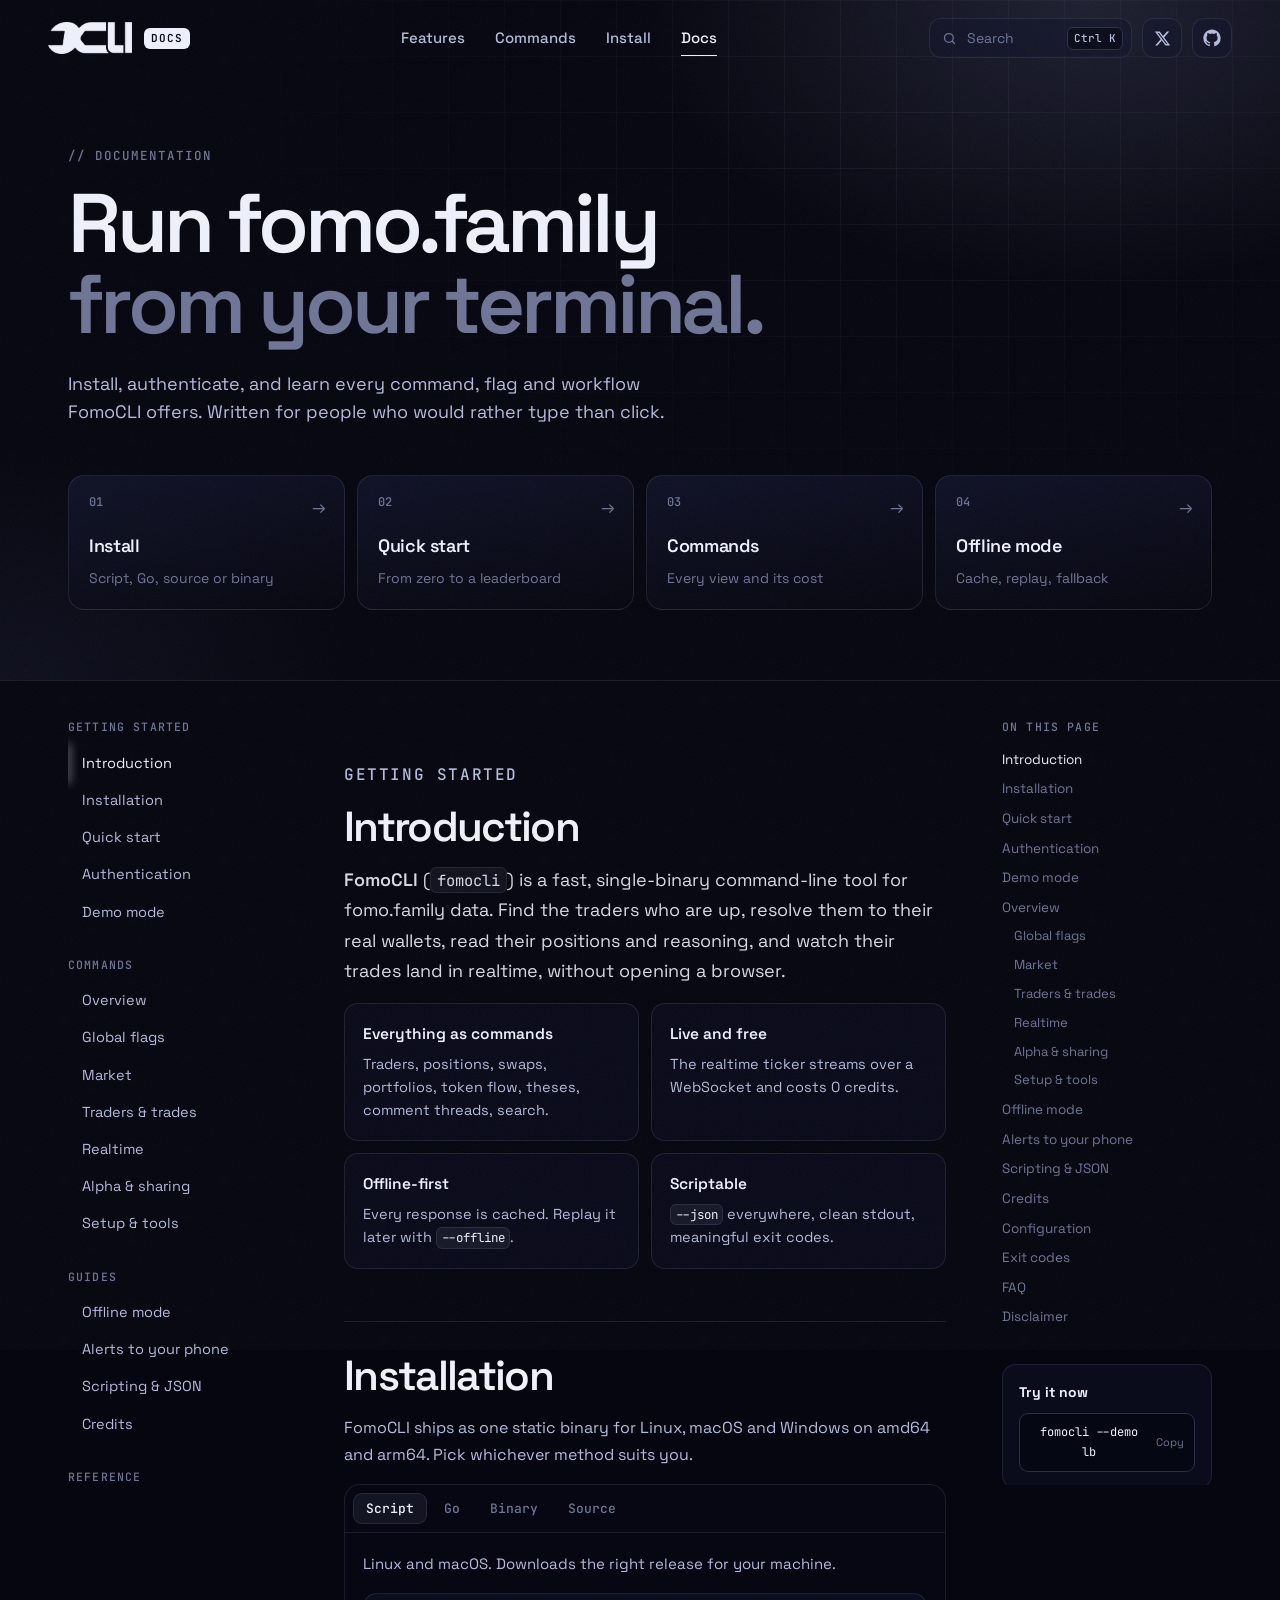
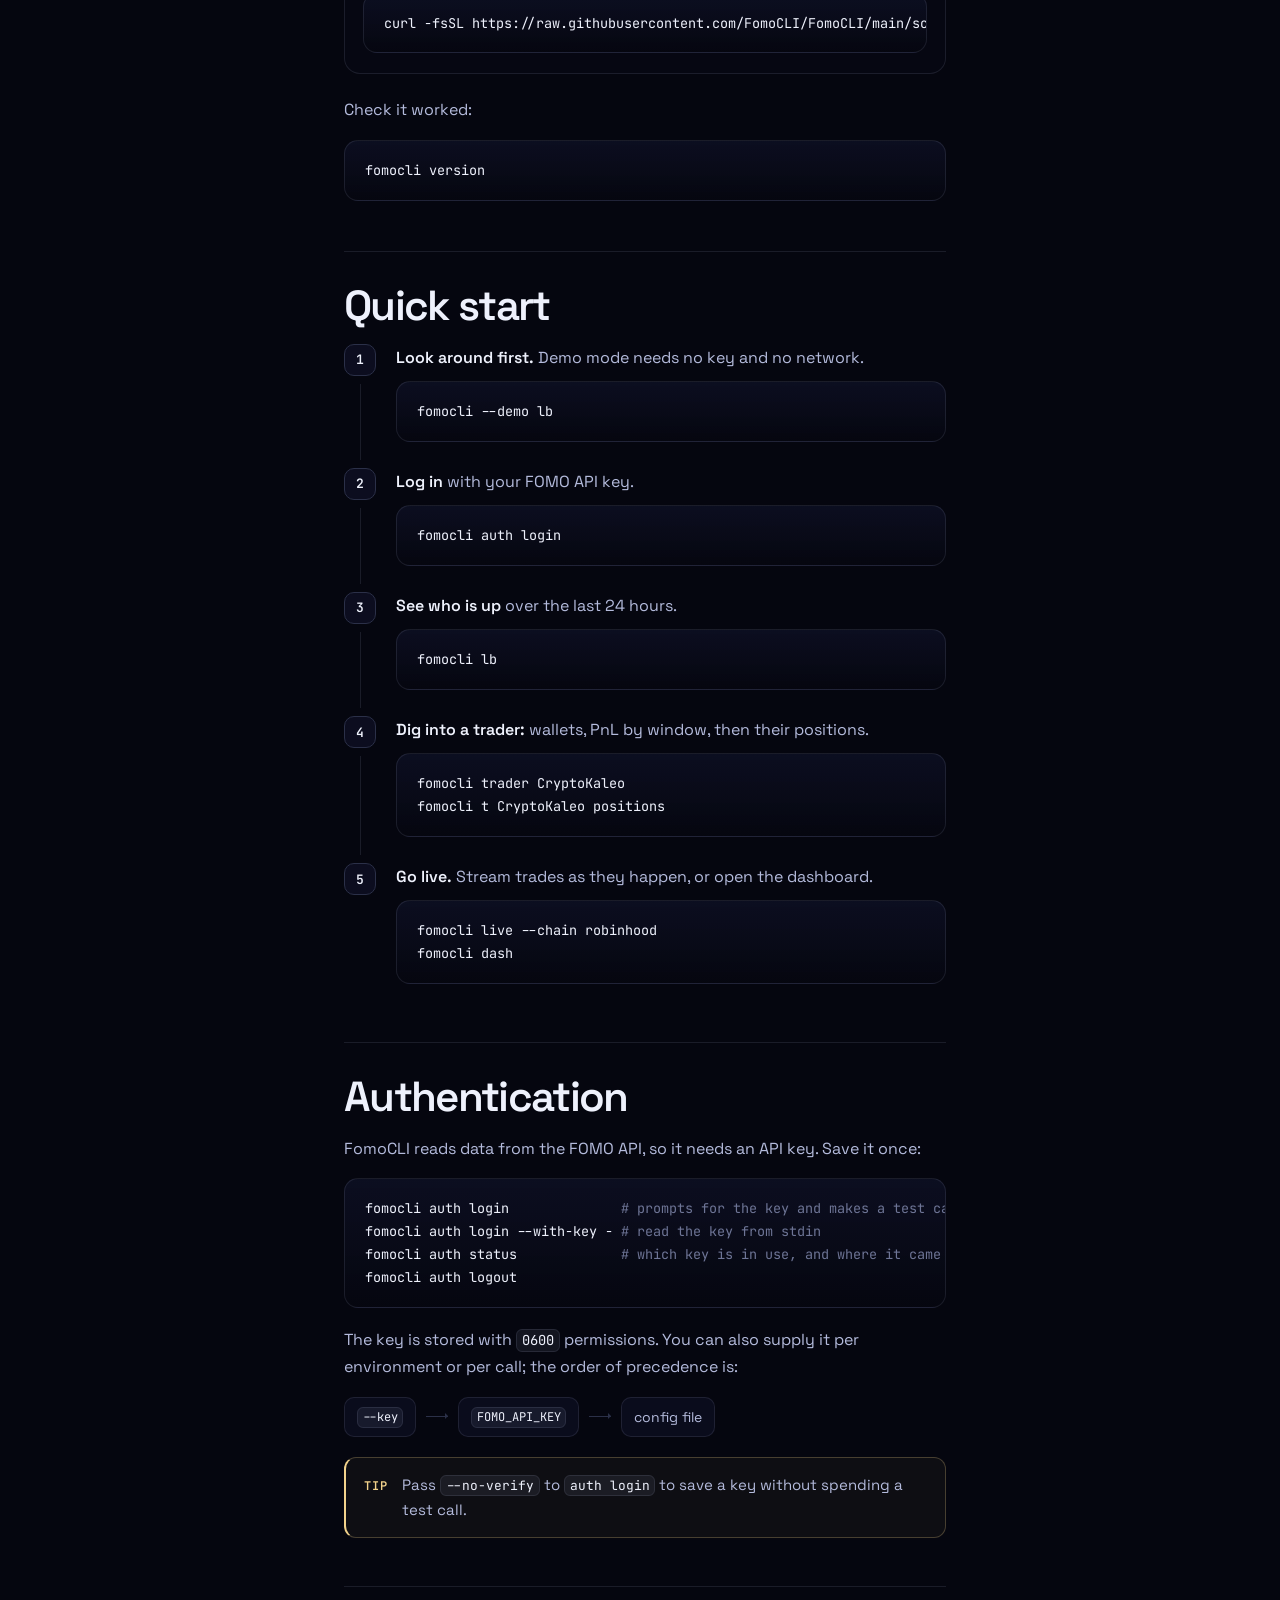
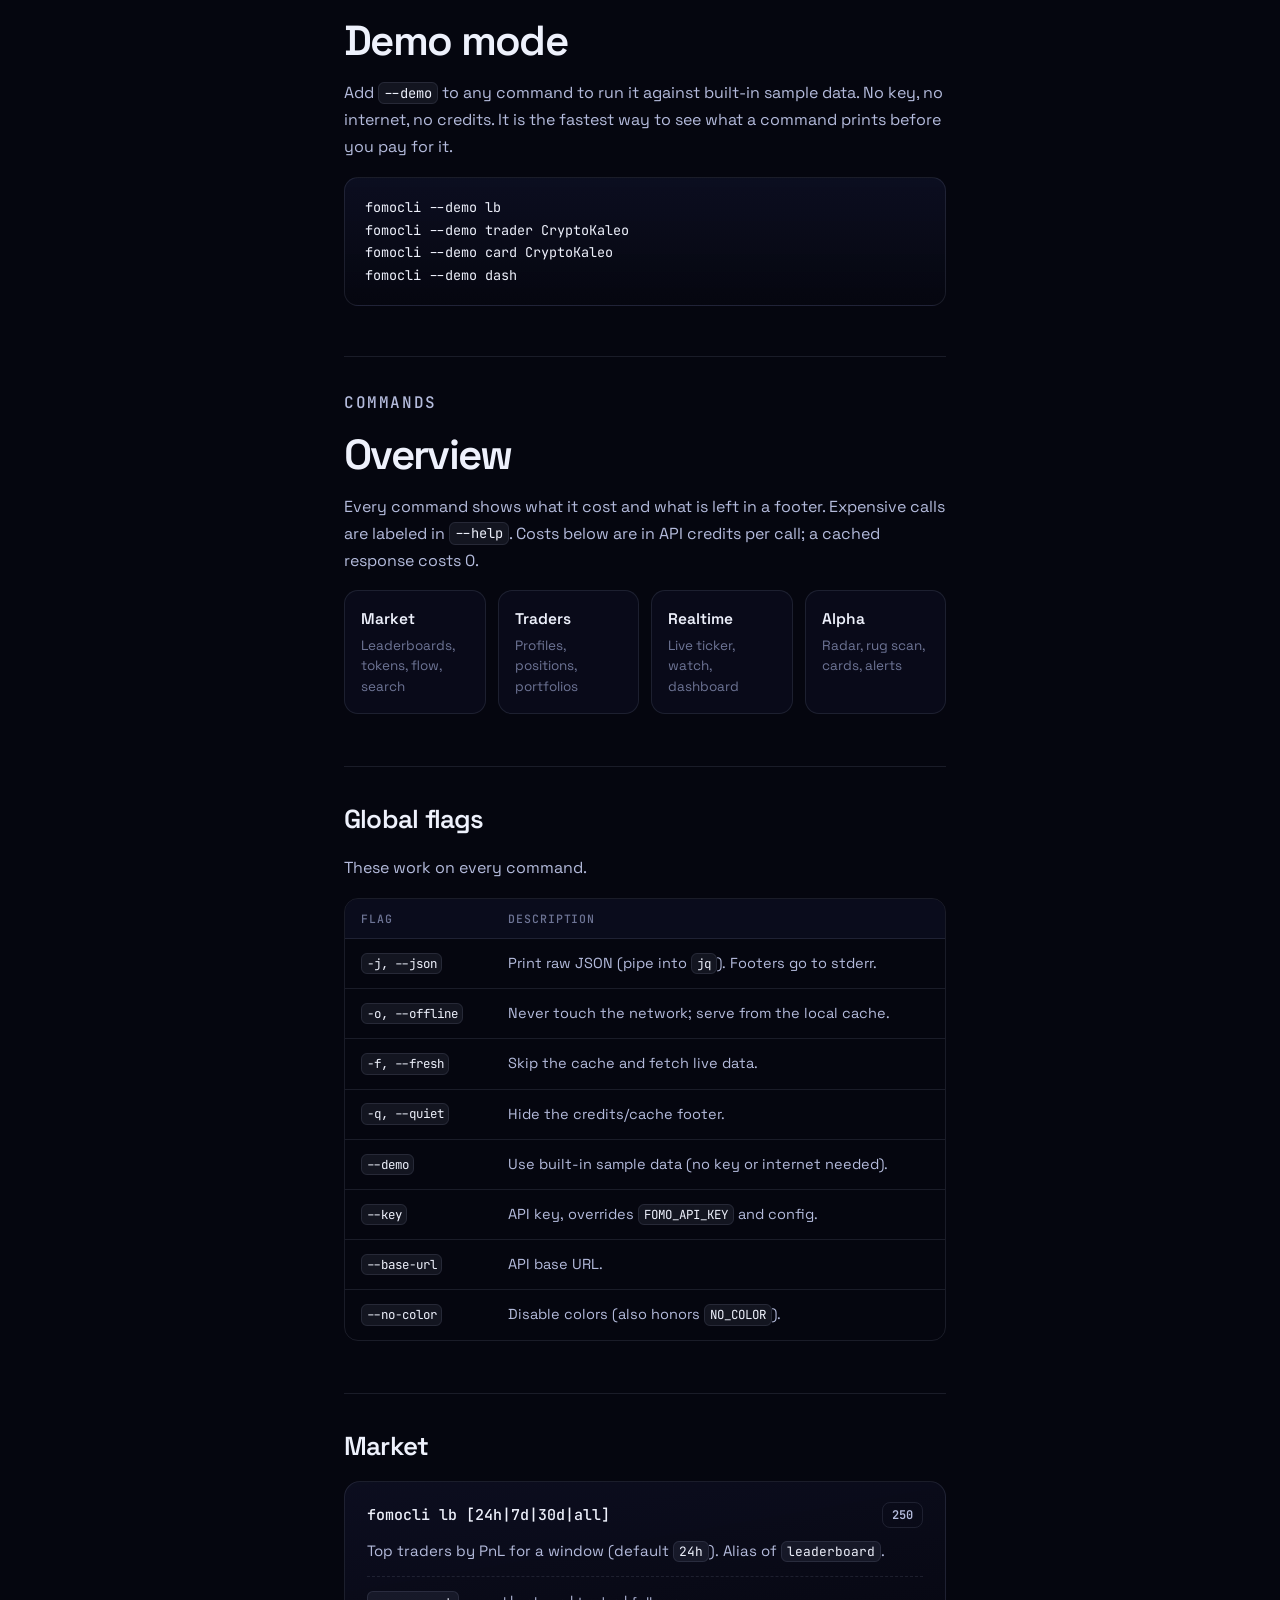
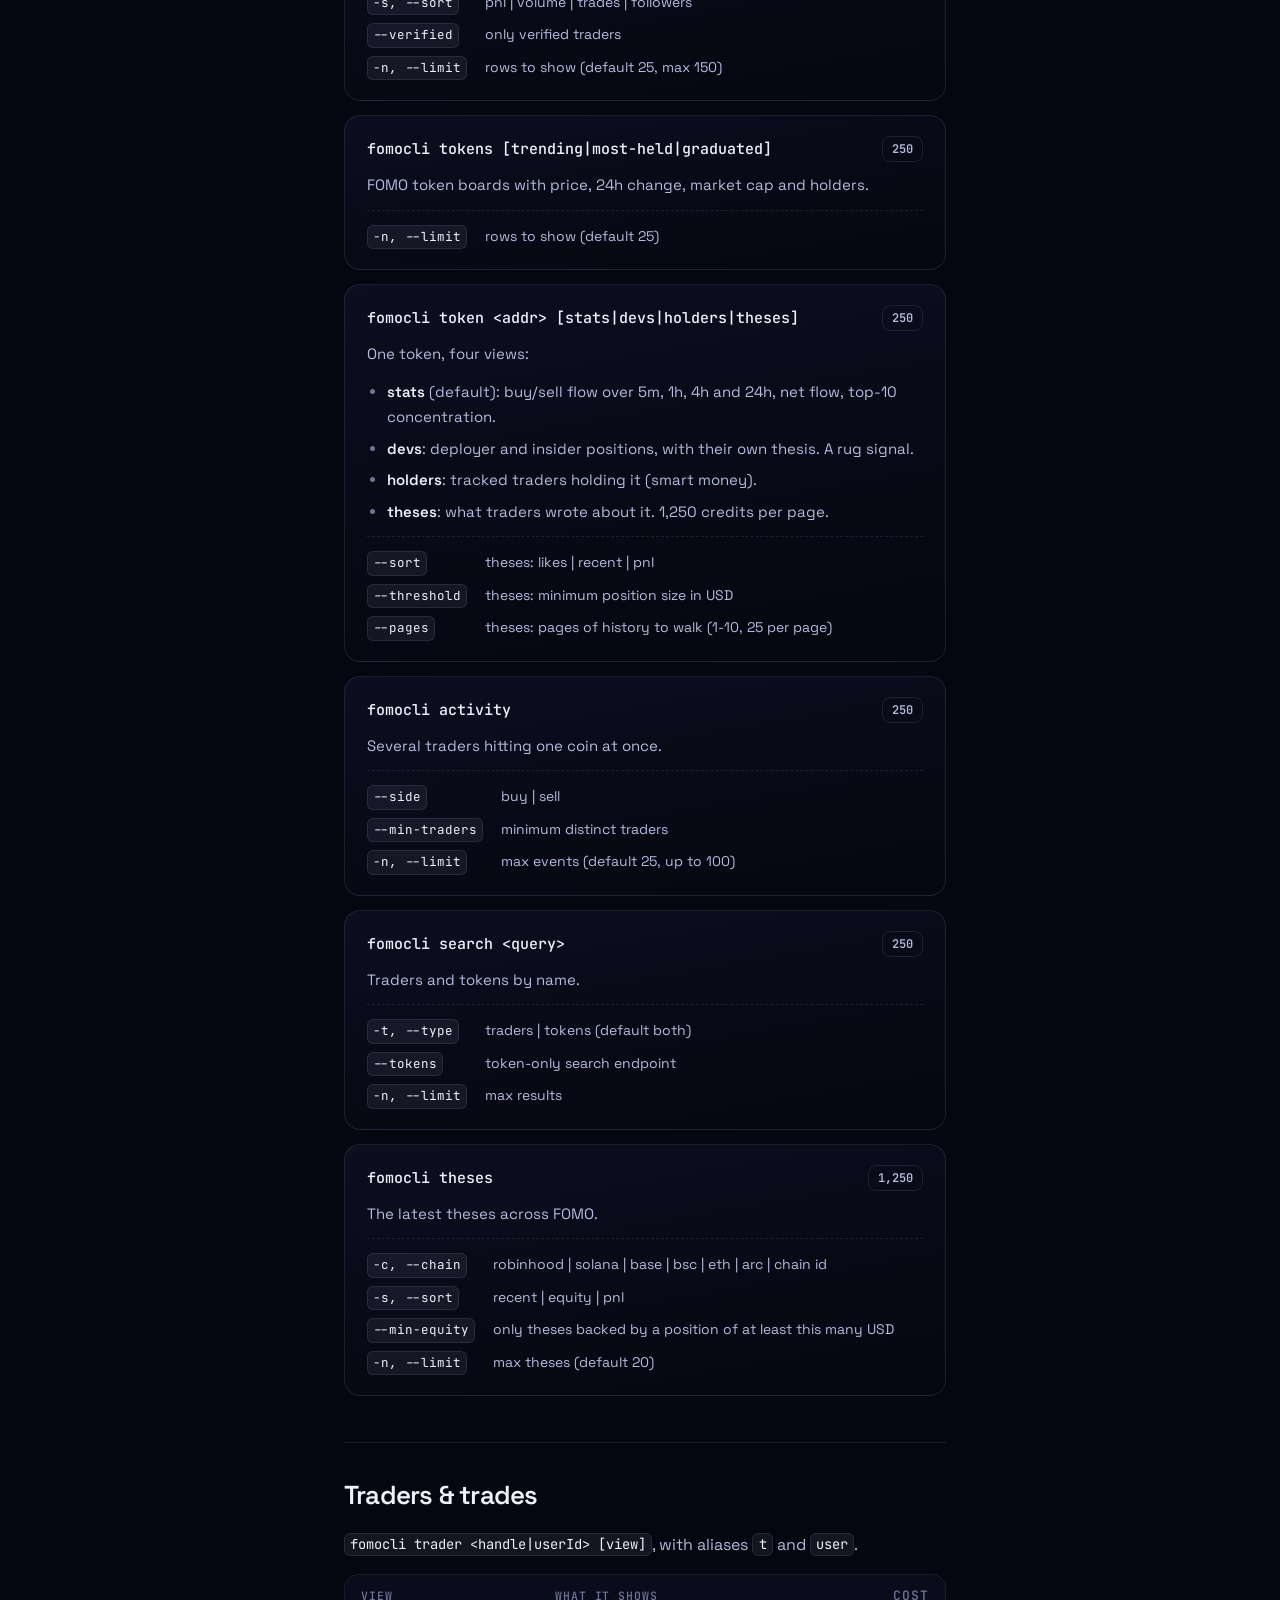
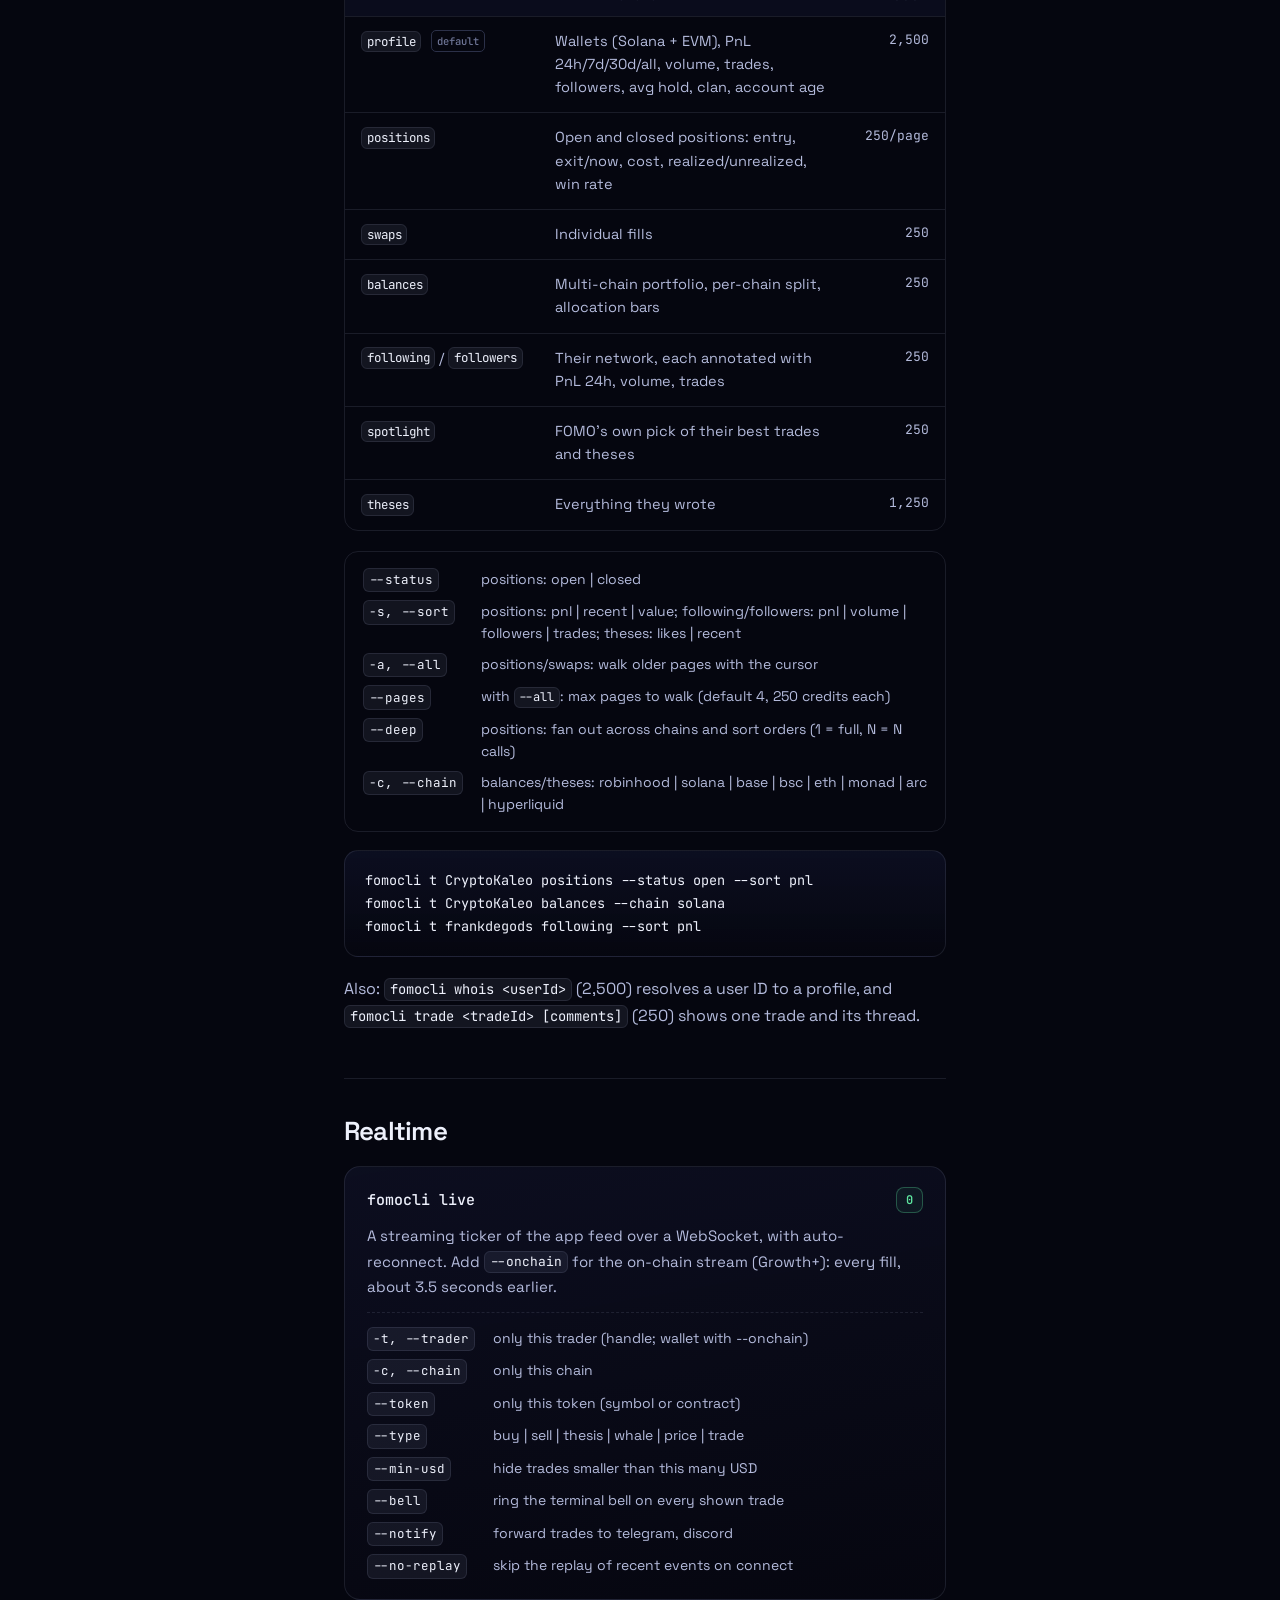
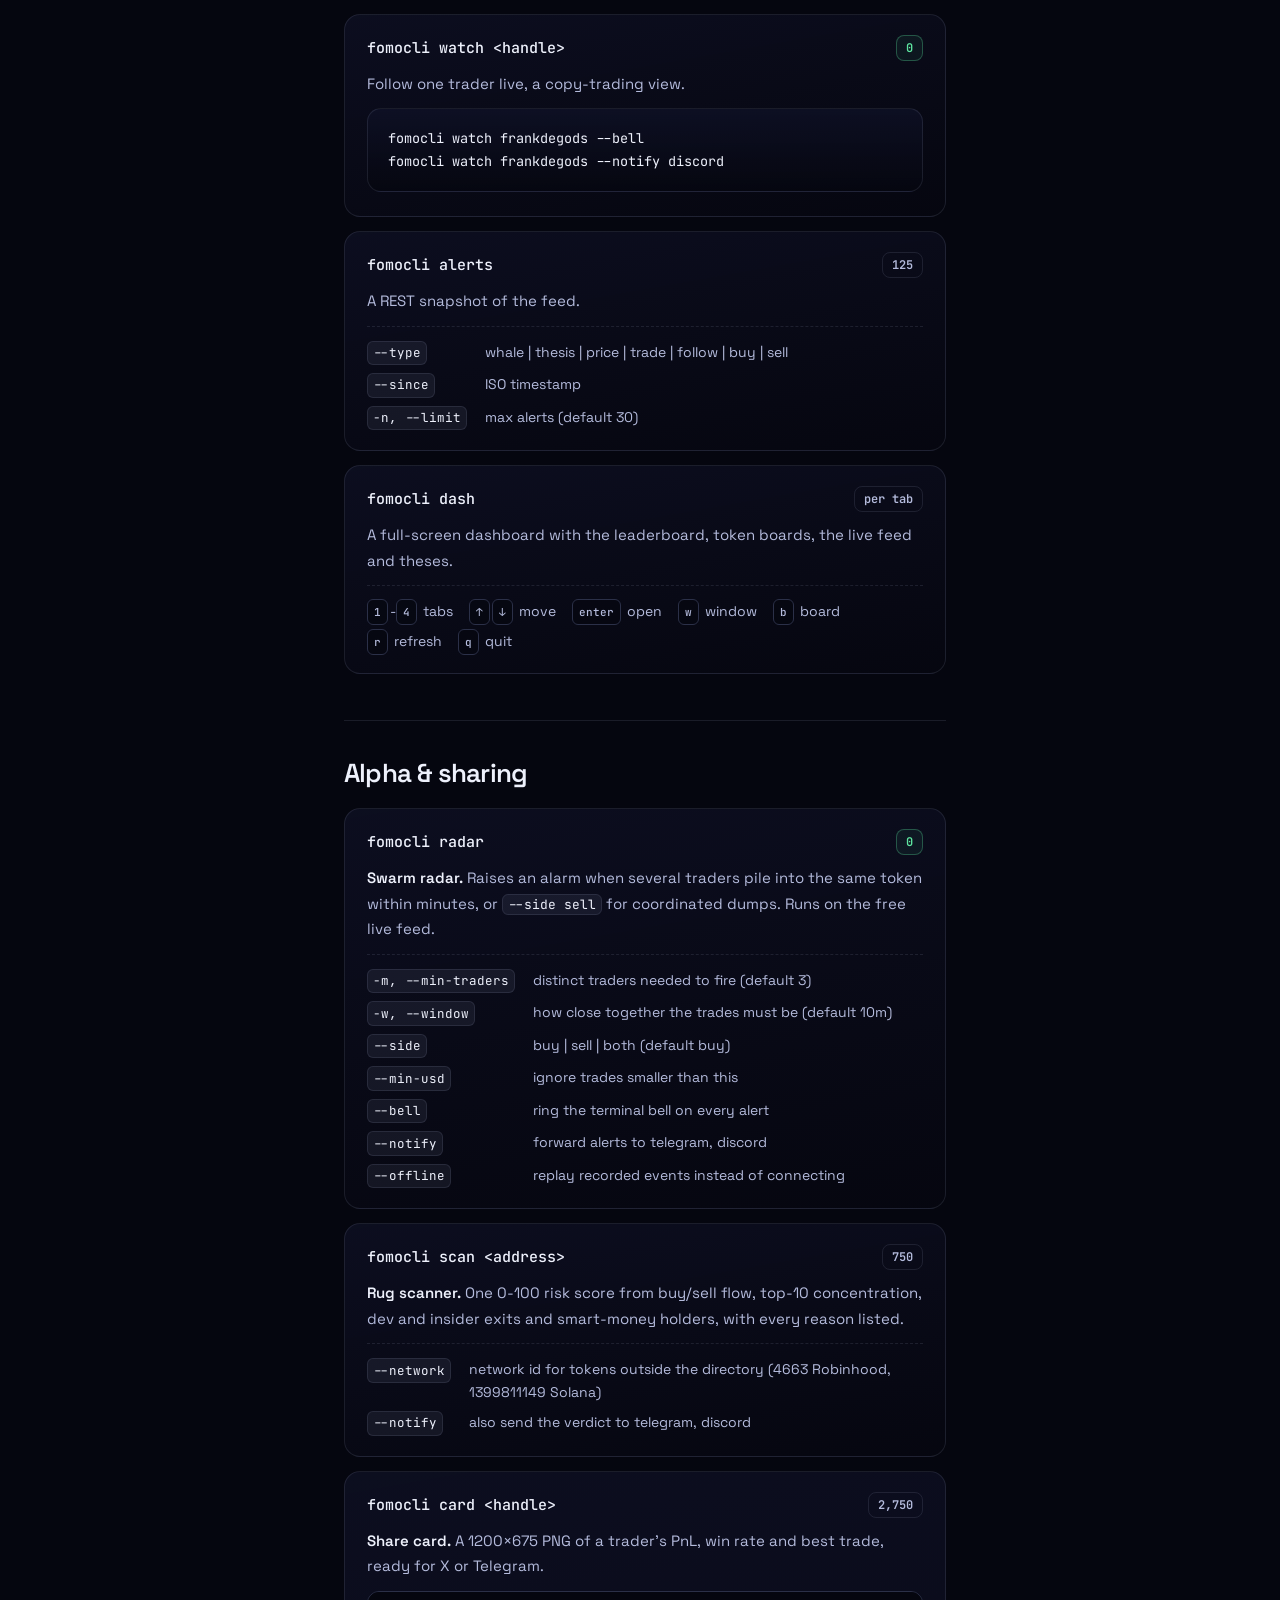
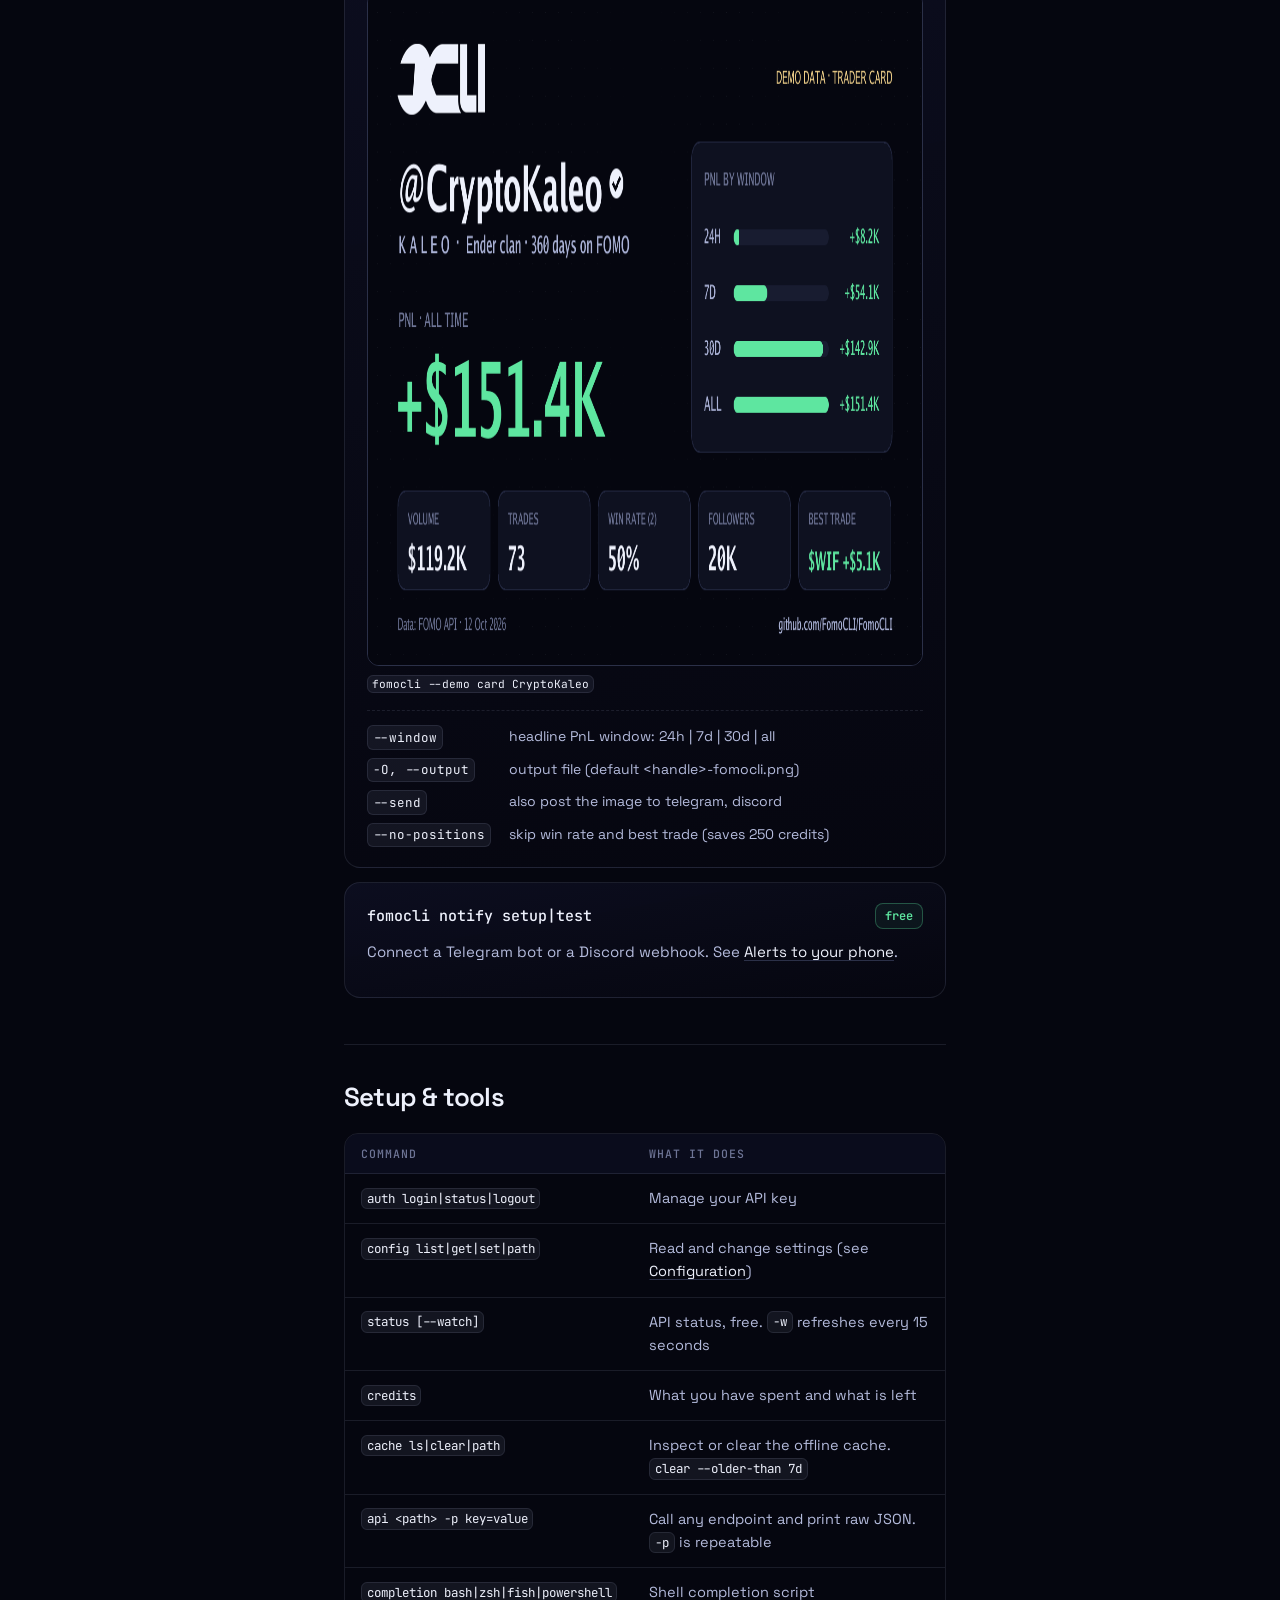
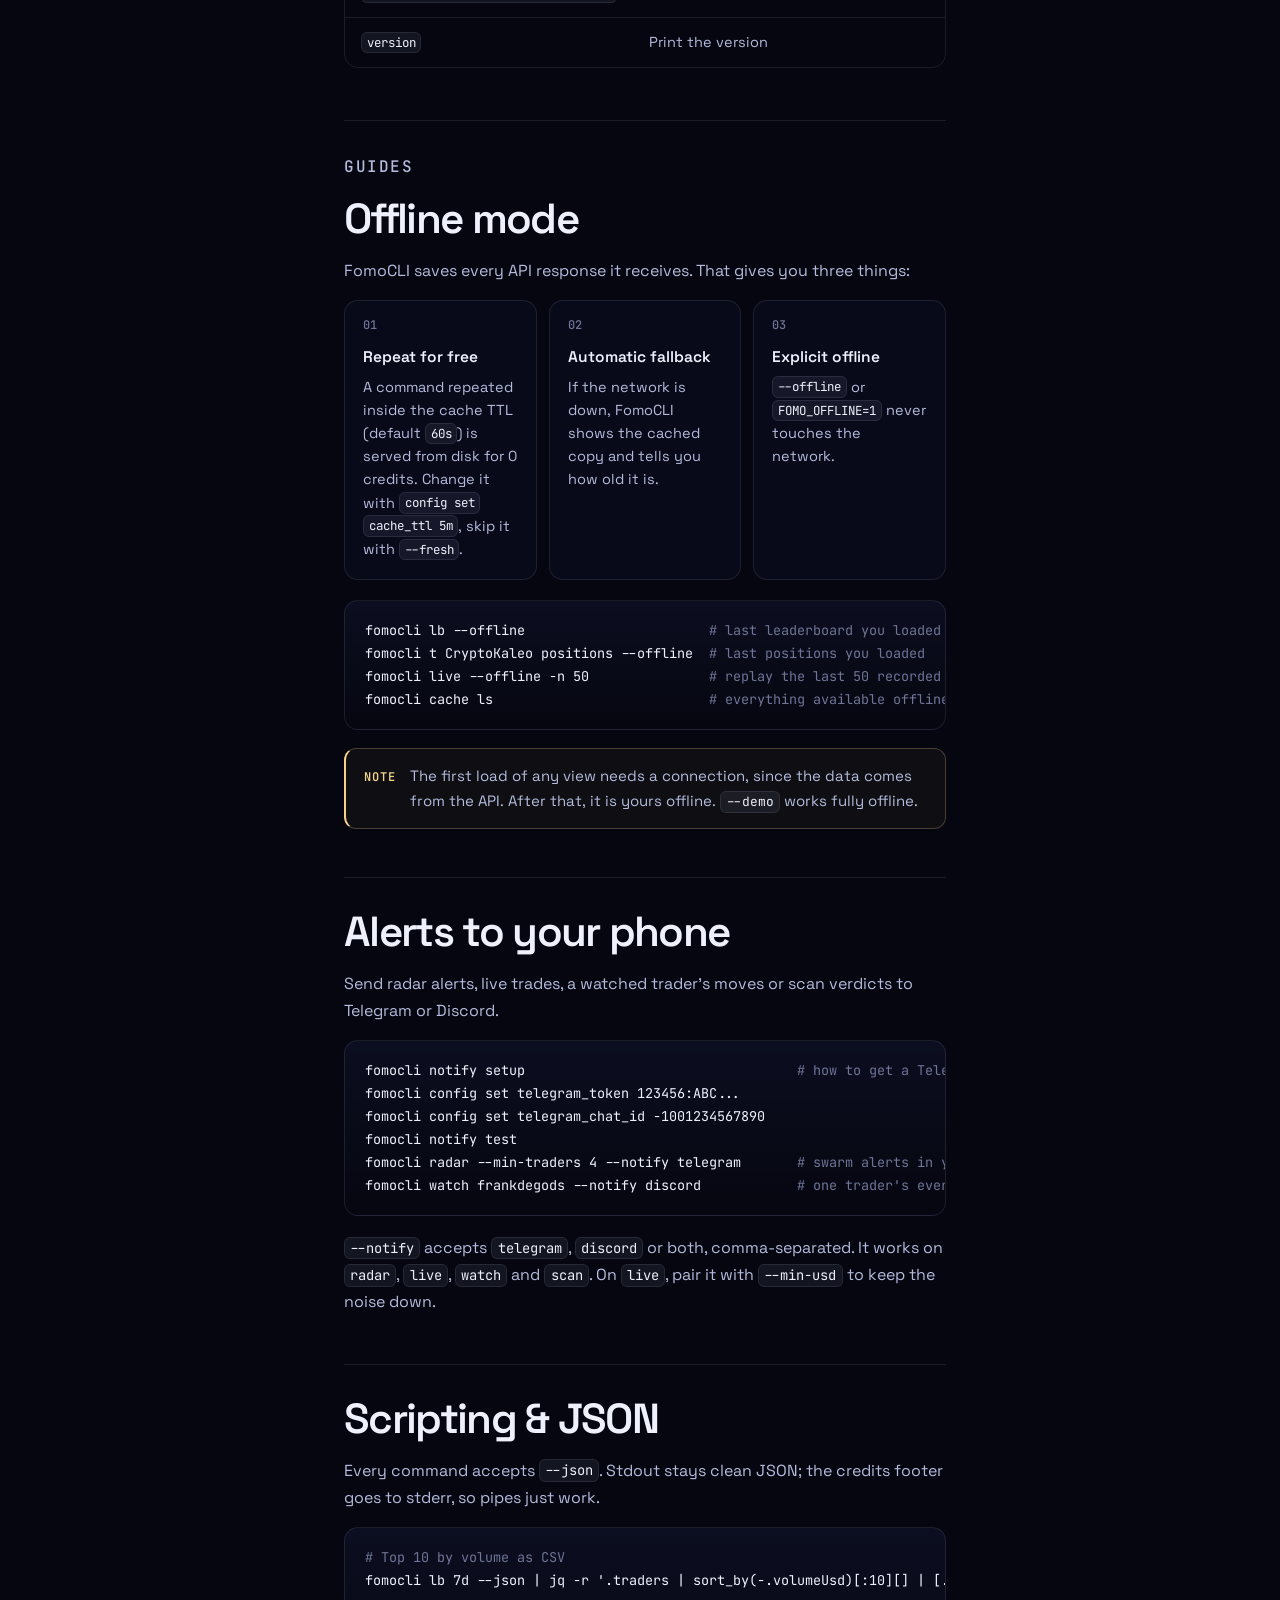
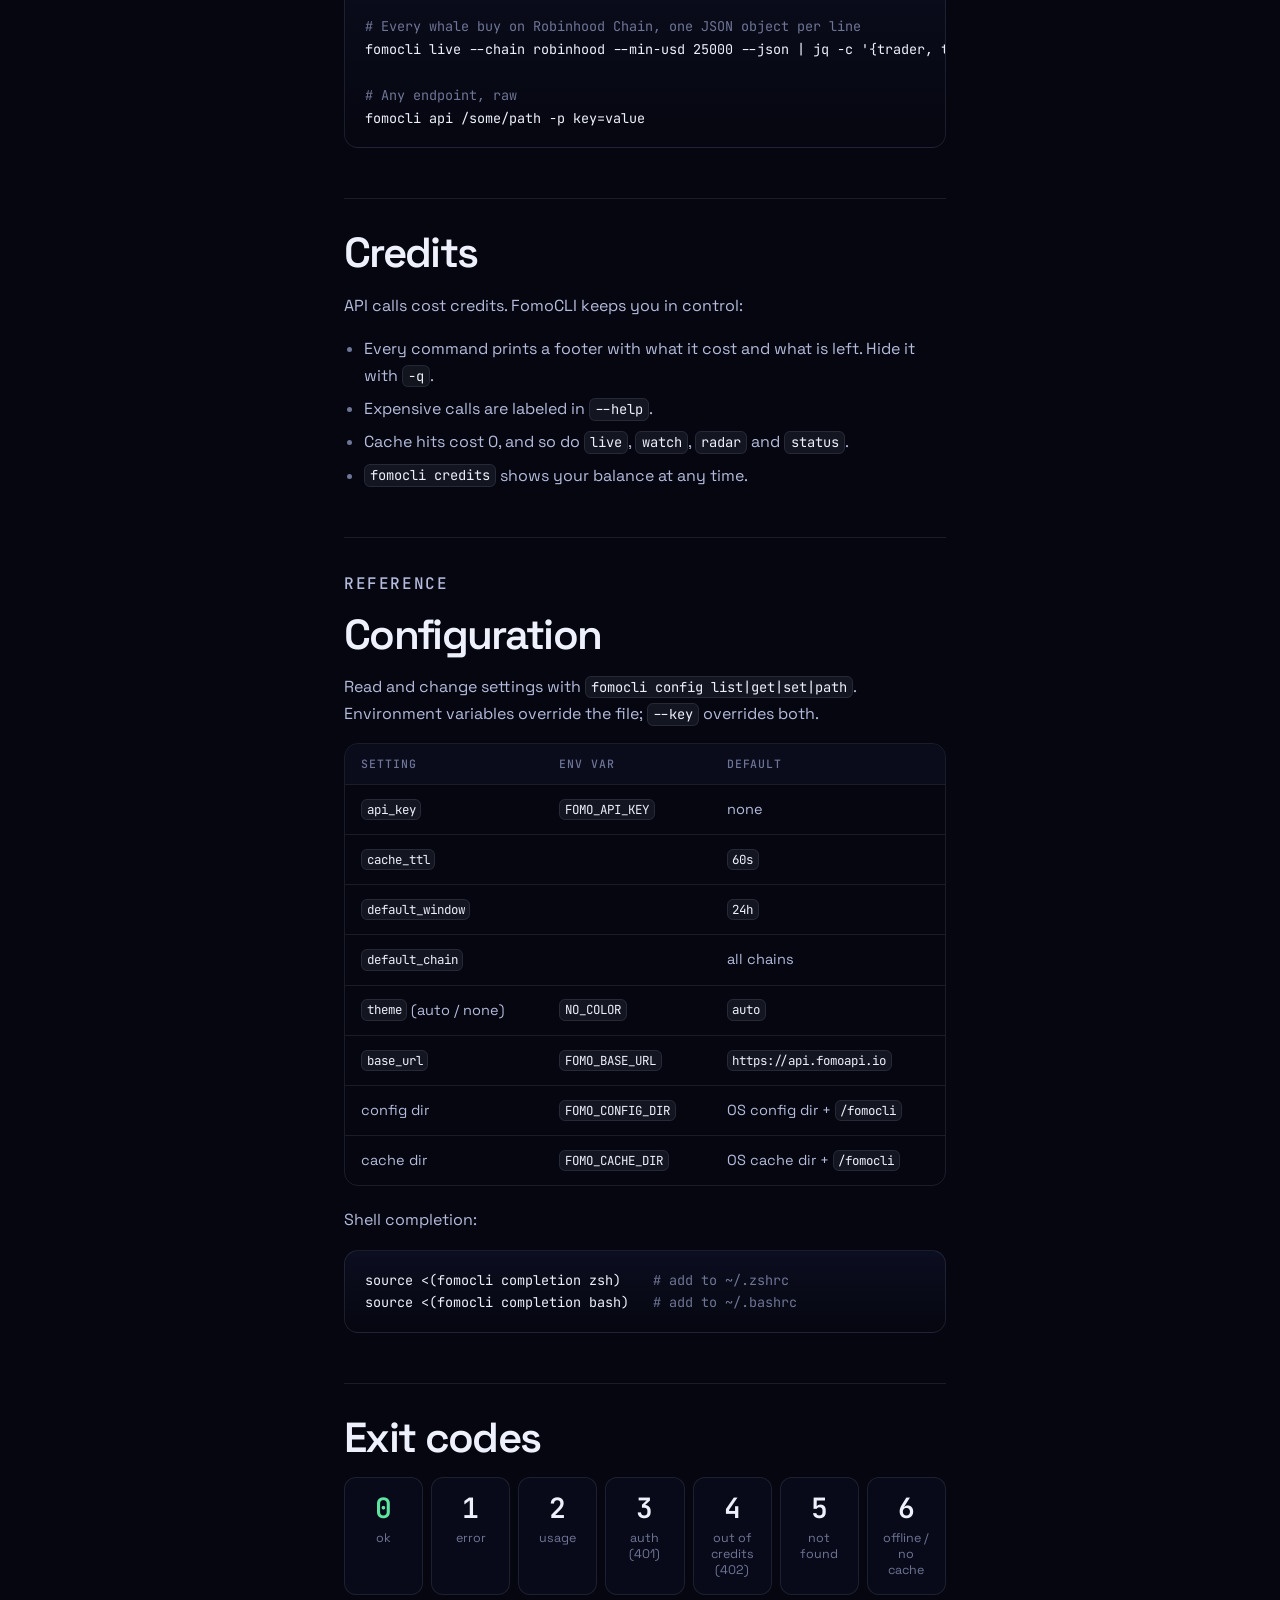
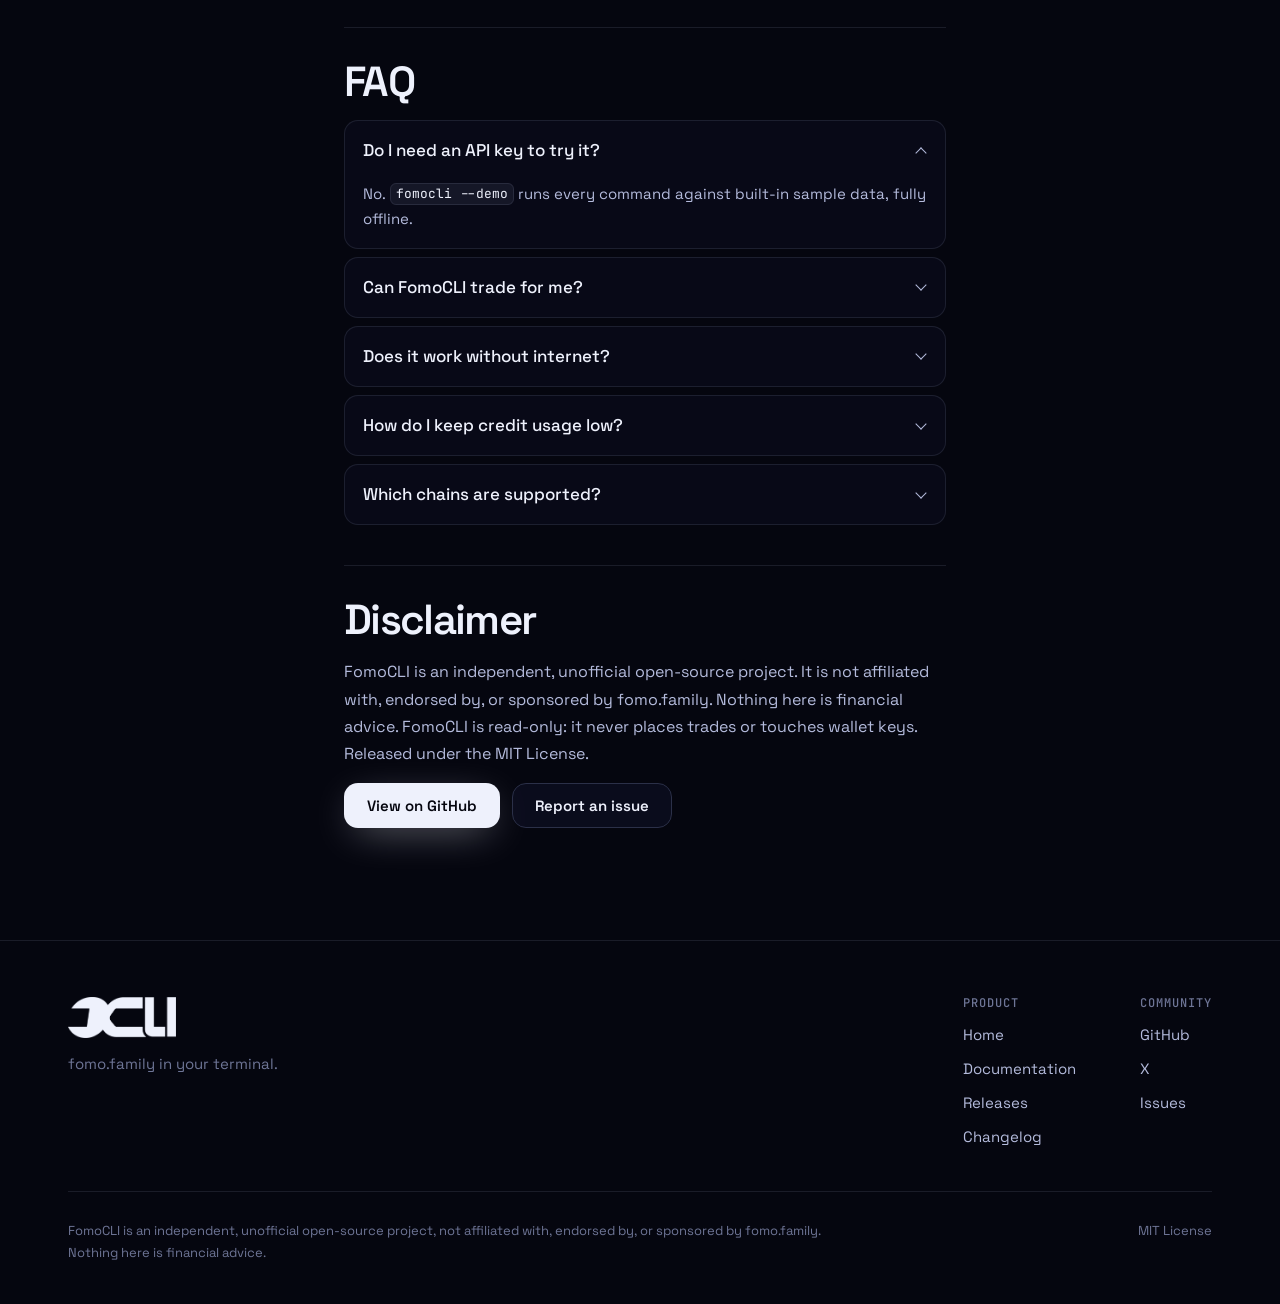
==== docs.html @ 59e5b59c "Redesign site: WebGL hero, scroll choreography, and a docs page - Boot-sequence preloader with curta" ====
<!doctype html>
<html lang="en">
<head>
  <meta charset="utf-8">
  <meta name="viewport" content="width=device-width, initial-scale=1, viewport-fit=cover">
  <title>Docs — FomoCLI</title>
  <meta name="description" content="FomoCLI documentation: install, quick start, every command and flag, offline mode, notifications, scripting, exit codes and configuration.">
  <meta name="theme-color" content="#05060f">
  <link rel="icon" type="image/png" href="assets/favicon.png">
  <link rel="apple-touch-icon" href="assets/apple-touch-icon.png">
  <meta property="og:type" content="website">
  <meta property="og:title" content="FomoCLI Docs">
  <meta property="og:description" content="Everything you need to run fomo.family from your terminal.">
  <meta property="og:image" content="assets/og.png">
  <meta name="twitter:card" content="summary_large_image">
  <meta name="twitter:site" content="@fomocli">

  <link rel="preconnect" href="https://fonts.googleapis.com">
  <link rel="preconnect" href="https://fonts.gstatic.com" crossorigin>
  <link href="https://fonts.googleapis.com/css2?family=Space+Grotesk:wght@400;500;600;700&family=JetBrains+Mono:wght@400;500;700&display=swap" rel="stylesheet">
  <link rel="stylesheet" href="css/base.css">
  <link rel="stylesheet" href="css/docs.css">
</head>
<body>
  <div class="grain" aria-hidden="true"></div>

  <header class="nav is-scrolled" id="nav">
    <a class="nav__brand" href="index.html" aria-label="FomoCLI home">
      <img src="assets/logo.png" alt="FomoCLI" width="84" height="32">
      <span class="nav__badge">Docs</span>
    </a>
    <nav class="nav__links" aria-label="Primary">
      <a href="index.html#features">Features</a>
      <a href="index.html#commands">Commands</a>
      <a href="index.html#install">Install</a>
      <a href="docs.html" aria-current="page">Docs</a>
    </nav>
    <div class="nav__right">
      <button class="search-btn" id="searchOpen" aria-label="Search the docs">
        <svg viewBox="0 0 24 24" width="15" height="15" aria-hidden="true"><circle cx="11" cy="11" r="7" fill="none" stroke="currentColor" stroke-width="2"/><path d="M20 20l-3.5-3.5" stroke="currentColor" stroke-width="2" stroke-linecap="round"/></svg>
        <span>Search</span><kbd id="searchKbd">Ctrl K</kbd>
      </button>
      <a class="icon-btn" href="https://x.com/fomocli" target="_blank" rel="noopener" aria-label="FomoCLI on X">
        <svg viewBox="0 0 24 24" width="17" height="17" aria-hidden="true"><path fill="currentColor" d="M18.244 2.25h3.308l-7.227 8.26 8.502 11.24H16.17l-5.214-6.817L4.99 21.75H1.68l7.73-8.835L1.254 2.25H8.08l4.713 6.231zm-1.161 17.52h1.833L7.084 4.126H5.117z"/></svg>
      </a>
      <a class="icon-btn" href="https://github.com/FomoCLI/FomoCLI" target="_blank" rel="noopener" aria-label="FomoCLI on GitHub">
        <svg viewBox="0 0 24 24" width="18" height="18" aria-hidden="true"><path fill="currentColor" d="M12 .5C5.65.5.5 5.65.5 12a11.5 11.5 0 0 0 7.86 10.92c.58.1.79-.25.79-.56v-2c-3.2.7-3.87-1.37-3.87-1.37-.53-1.33-1.28-1.69-1.28-1.69-1.05-.72.08-.7.08-.7 1.16.08 1.77 1.19 1.77 1.19 1.03 1.77 2.7 1.26 3.36.96.1-.75.4-1.26.73-1.55-2.55-.29-5.24-1.28-5.24-5.69 0-1.26.45-2.29 1.19-3.1-.12-.29-.52-1.46.11-3.05 0 0 .97-.31 3.17 1.18a11 11 0 0 1 5.77 0c2.2-1.49 3.17-1.18 3.17-1.18.63 1.59.23 2.76.11 3.05.74.81 1.19 1.84 1.19 3.1 0 4.42-2.7 5.39-5.26 5.68.41.36.78 1.06.78 2.14v3.17c0 .31.21.67.8.56A11.5 11.5 0 0 0 23.5 12C23.5 5.65 18.35.5 12 .5Z"/></svg>
      </a>
      <button class="nav__burger" id="burger" aria-label="Open menu" aria-expanded="false"><span></span><span></span></button>
    </div>
  </header>

  <!-- Docs hero -->
  <section class="dhero">
    <div class="dhero__glow" aria-hidden="true"></div>
    <div class="dhero__inner">
      <p class="dhero__kicker">// documentation</p>
      <h1>Run fomo.family<br><span>from your terminal.</span></h1>
      <p class="dhero__sub">Install, authenticate, and learn every command, flag and workflow FomoCLI offers. Written for people who would rather type than click.</p>
      <div class="dhero__cards">
        <a class="qcard" href="#installation"><span class="qcard__n">01</span><b>Install</b><span>Script, Go, source or binary</span></a>
        <a class="qcard" href="#quick-start"><span class="qcard__n">02</span><b>Quick start</b><span>From zero to a leaderboard</span></a>
        <a class="qcard" href="#commands"><span class="qcard__n">03</span><b>Commands</b><span>Every view and its cost</span></a>
        <a class="qcard" href="#offline"><span class="qcard__n">04</span><b>Offline mode</b><span>Cache, replay, fallback</span></a>
      </div>
    </div>
  </section>

  <button class="docs-menu" id="docsMenu" aria-expanded="false" aria-controls="sidebar">
    <svg viewBox="0 0 24 24" width="16" height="16" aria-hidden="true"><path d="M4 7h16M4 12h16M4 17h10" stroke="currentColor" stroke-width="2" stroke-linecap="round"/></svg>
    <span id="docsMenuLabel">Introduction</span>
  </button>

  <div class="docs">
    <!-- Sidebar -->
    <aside class="sidebar" id="sidebar" aria-label="Documentation">
      <div class="sidebar__inner">
        <div class="sidebar__group">
          <h4>Getting started</h4>
          <a href="#introduction">Introduction</a>
          <a href="#installation">Installation</a>
          <a href="#quick-start">Quick start</a>
          <a href="#authentication">Authentication</a>
          <a href="#demo-mode">Demo mode</a>
        </div>
        <div class="sidebar__group">
          <h4>Commands</h4>
          <a href="#commands">Overview</a>
          <a href="#global-flags">Global flags</a>
          <a href="#market">Market</a>
          <a href="#traders">Traders &amp; trades</a>
          <a href="#realtime">Realtime</a>
          <a href="#alpha">Alpha &amp; sharing</a>
          <a href="#setup">Setup &amp; tools</a>
        </div>
        <div class="sidebar__group">
          <h4>Guides</h4>
          <a href="#offline">Offline mode</a>
          <a href="#notifications">Alerts to your phone</a>
          <a href="#scripting">Scripting &amp; JSON</a>
          <a href="#credits">Credits</a>
        </div>
        <div class="sidebar__group">
          <h4>Reference</h4>
          <a href="#configuration">Configuration</a>
          <a href="#exit-codes">Exit codes</a>
          <a href="#faq">FAQ</a>
          <a href="#disclaimer">Disclaimer</a>
        </div>
      </div>
    </aside>

    <!-- Article -->
    <article class="content" id="content">

      <!-- ───────── Getting started ───────── -->
      <section class="doc" id="introduction">
        <p class="eyebrow">Getting started</p>
        <h2>Introduction</h2>
        <p class="lead"><b>FomoCLI</b> (<code>fomocli</code>) is a fast, single-binary command-line tool for fomo.family data. Find the traders who are up, resolve them to their real wallets, read their positions and reasoning, and watch their trades land in realtime, without opening a browser.</p>
        <div class="grid2">
          <div class="mini"><b>Everything as commands</b><p>Traders, positions, swaps, portfolios, token flow, theses, comment threads, search.</p></div>
          <div class="mini"><b>Live and free</b><p>The realtime ticker streams over a WebSocket and costs 0 credits.</p></div>
          <div class="mini"><b>Offline-first</b><p>Every response is cached. Replay it later with <code>--offline</code>.</p></div>
          <div class="mini"><b>Scriptable</b><p><code>--json</code> everywhere, clean stdout, meaningful exit codes.</p></div>
        </div>
      </section>

      <section class="doc" id="installation">
        <h2>Installation</h2>
        <p>FomoCLI ships as one static binary for Linux, macOS and Windows on amd64 and arm64. Pick whichever method suits you.</p>

        <div class="tabs" data-tabs>
          <div class="tabs__list" role="tablist">
            <button role="tab" class="is-active">Script</button>
            <button role="tab">Go</button>
            <button role="tab">Binary</button>
            <button role="tab">Source</button>
          </div>
          <div class="tabs__panel is-active" role="tabpanel">
            <p>Linux and macOS. Downloads the right release for your machine.</p>
<pre class="code"><code>curl -fsSL https://raw.githubusercontent.com/FomoCLI/FomoCLI/main/scripts/install.sh | sh</code></pre>
          </div>
          <div class="tabs__panel" role="tabpanel">
            <p>Requires Go 1.23 or newer.</p>
<pre class="code"><code>go install github.com/FomoCLI/FomoCLI/cmd/fomocli@latest</code></pre>
          </div>
          <div class="tabs__panel" role="tabpanel">
            <p>Download an archive for your OS and architecture from <a href="https://github.com/FomoCLI/FomoCLI/releases" target="_blank" rel="noopener">GitHub Releases</a>, unpack it and put <code>fomocli</code> on your <code>PATH</code>.</p>
          </div>
          <div class="tabs__panel" role="tabpanel">
<pre class="code"><code>git clone https://github.com/FomoCLI/FomoCLI
cd FomoCLI
make build
./fomo</code></pre>
          </div>
        </div>
        <p>Check it worked:</p>
<pre class="code"><code>fomocli version</code></pre>
      </section>

      <section class="doc" id="quick-start">
        <h2>Quick start</h2>
        <ol class="steps">
          <li><b>Look around first.</b> Demo mode needs no key and no network.<pre class="code"><code>fomocli --demo lb</code></pre></li>
          <li><b>Log in</b> with your FOMO API key.<pre class="code"><code>fomocli auth login</code></pre></li>
          <li><b>See who is up</b> over the last 24 hours.<pre class="code"><code>fomocli lb</code></pre></li>
          <li><b>Dig into a trader:</b> wallets, PnL by window, then their positions.<pre class="code"><code>fomocli trader CryptoKaleo
fomocli t CryptoKaleo positions</code></pre></li>
          <li><b>Go live.</b> Stream trades as they happen, or open the dashboard.<pre class="code"><code>fomocli live --chain robinhood
fomocli dash</code></pre></li>
        </ol>
      </section>

      <section class="doc" id="authentication">
        <h2>Authentication</h2>
        <p>FomoCLI reads data from the FOMO API, so it needs an API key. Save it once:</p>
<pre class="code"><code>fomocli auth login              <span class="cm"># prompts for the key and makes a test call</span>
fomocli auth login --with-key - <span class="cm"># read the key from stdin</span>
fomocli auth status             <span class="cm"># which key is in use, and where it came from</span>
fomocli auth logout</code></pre>
        <p>The key is stored with <code>0600</code> permissions. You can also supply it per environment or per call; the order of precedence is:</p>
        <div class="order">
          <span><code>--key</code></span><i></i><span><code>FOMO_API_KEY</code></span><i></i><span>config file</span>
        </div>
        <div class="callout"><b>Tip</b><p>Pass <code>--no-verify</code> to <code>auth login</code> to save a key without spending a test call.</p></div>
      </section>

      <section class="doc" id="demo-mode">
        <h2>Demo mode</h2>
        <p>Add <code>--demo</code> to any command to run it against built-in sample data. No key, no internet, no credits. It is the fastest way to see what a command prints before you pay for it.</p>
<pre class="code"><code>fomocli --demo lb
fomocli --demo trader CryptoKaleo
fomocli --demo card CryptoKaleo
fomocli --demo dash</code></pre>
      </section>

      <!-- ───────── Commands ───────── -->
      <section class="doc" id="commands">
        <p class="eyebrow">Commands</p>
        <h2>Overview</h2>
        <p>Every command shows what it cost and what is left in a footer. Expensive calls are labeled in <code>--help</code>. Costs below are in API credits per call; a cached response costs 0.</p>
        <div class="cards4">
          <a href="#market" class="lcard"><b>Market</b><span>Leaderboards, tokens, flow, search</span></a>
          <a href="#traders" class="lcard"><b>Traders</b><span>Profiles, positions, portfolios</span></a>
          <a href="#realtime" class="lcard"><b>Realtime</b><span>Live ticker, watch, dashboard</span></a>
          <a href="#alpha" class="lcard"><b>Alpha</b><span>Radar, rug scan, cards, alerts</span></a>
        </div>
      </section>

      <section class="doc" id="global-flags">
        <h3>Global flags</h3>
        <p>These work on every command.</p>
        <div class="table">
          <table>
            <thead><tr><th>Flag</th><th>Description</th></tr></thead>
            <tbody>
              <tr><td><code>-j, --json</code></td><td>Print raw JSON (pipe into <code>jq</code>). Footers go to stderr.</td></tr>
              <tr><td><code>-o, --offline</code></td><td>Never touch the network; serve from the local cache.</td></tr>
              <tr><td><code>-f, --fresh</code></td><td>Skip the cache and fetch live data.</td></tr>
              <tr><td><code>-q, --quiet</code></td><td>Hide the credits/cache footer.</td></tr>
              <tr><td><code>--demo</code></td><td>Use built-in sample data (no key or internet needed).</td></tr>
              <tr><td><code>--key</code></td><td>API key, overrides <code>FOMO_API_KEY</code> and config.</td></tr>
              <tr><td><code>--base-url</code></td><td>API base URL.</td></tr>
              <tr><td><code>--no-color</code></td><td>Disable colors (also honors <code>NO_COLOR</code>).</td></tr>
            </tbody>
          </table>
        </div>
      </section>

      <section class="doc" id="market">
        <h3>Market</h3>

        <div class="cmdblock" id="cmd-lb">
          <div class="cmdblock__head"><code>fomocli lb [24h|7d|30d|all]</code><span class="cost">250</span></div>
          <p>Top traders by PnL for a window (default <code>24h</code>). Alias of <code>leaderboard</code>.</p>
          <div class="flags"><code>-s, --sort</code><span>pnl | volume | trades | followers</span><code>--verified</code><span>only verified traders</span><code>-n, --limit</code><span>rows to show (default 25, max 150)</span></div>
        </div>

        <div class="cmdblock" id="cmd-tokens">
          <div class="cmdblock__head"><code>fomocli tokens [trending|most-held|graduated]</code><span class="cost">250</span></div>
          <p>FOMO token boards with price, 24h change, market cap and holders.</p>
          <div class="flags"><code>-n, --limit</code><span>rows to show (default 25)</span></div>
        </div>

        <div class="cmdblock" id="cmd-token">
          <div class="cmdblock__head"><code>fomocli token &lt;addr&gt; [stats|devs|holders|theses]</code><span class="cost">250</span></div>
          <p>One token, four views:</p>
          <ul>
            <li><b>stats</b> (default): buy/sell flow over 5m, 1h, 4h and 24h, net flow, top-10 concentration.</li>
            <li><b>devs</b>: deployer and insider positions, with their own thesis. A rug signal.</li>
            <li><b>holders</b>: tracked traders holding it (smart money).</li>
            <li><b>theses</b>: what traders wrote about it. 1,250 credits per page.</li>
          </ul>
          <div class="flags"><code>--sort</code><span>theses: likes | recent | pnl</span><code>--threshold</code><span>theses: minimum position size in USD</span><code>--pages</code><span>theses: pages of history to walk (1-10, 25 per page)</span></div>
        </div>

        <div class="cmdblock" id="cmd-activity">
          <div class="cmdblock__head"><code>fomocli activity</code><span class="cost">250</span></div>
          <p>Several traders hitting one coin at once.</p>
          <div class="flags"><code>--side</code><span>buy | sell</span><code>--min-traders</code><span>minimum distinct traders</span><code>-n, --limit</code><span>max events (default 25, up to 100)</span></div>
        </div>

        <div class="cmdblock" id="cmd-search">
          <div class="cmdblock__head"><code>fomocli search &lt;query&gt;</code><span class="cost">250</span></div>
          <p>Traders and tokens by name.</p>
          <div class="flags"><code>-t, --type</code><span>traders | tokens (default both)</span><code>--tokens</code><span>token-only search endpoint</span><code>-n, --limit</code><span>max results</span></div>
        </div>

        <div class="cmdblock" id="cmd-theses">
          <div class="cmdblock__head"><code>fomocli theses</code><span class="cost">1,250</span></div>
          <p>The latest theses across FOMO.</p>
          <div class="flags"><code>-c, --chain</code><span>robinhood | solana | base | bsc | eth | arc | chain id</span><code>-s, --sort</code><span>recent | equity | pnl</span><code>--min-equity</code><span>only theses backed by a position of at least this many USD</span><code>-n, --limit</code><span>max theses (default 20)</span></div>
        </div>
      </section>

      <section class="doc" id="traders">
        <h3>Traders &amp; trades</h3>
        <p><code>fomocli trader &lt;handle|userId&gt; [view]</code>, with aliases <code>t</code> and <code>user</code>.</p>
        <div class="table">
          <table>
            <thead><tr><th>View</th><th>What it shows</th><th class="r">Cost</th></tr></thead>
            <tbody>
              <tr><td><code>profile</code> <span class="pill">default</span></td><td>Wallets (Solana + EVM), PnL 24h/7d/30d/all, volume, trades, followers, avg hold, clan, account age</td><td class="r">2,500</td></tr>
              <tr><td><code>positions</code></td><td>Open and closed positions: entry, exit/now, cost, realized/unrealized, win rate</td><td class="r">250/page</td></tr>
              <tr><td><code>swaps</code></td><td>Individual fills</td><td class="r">250</td></tr>
              <tr><td><code>balances</code></td><td>Multi-chain portfolio, per-chain split, allocation bars</td><td class="r">250</td></tr>
              <tr><td><code>following</code> / <code>followers</code></td><td>Their network, each annotated with PnL 24h, volume, trades</td><td class="r">250</td></tr>
              <tr><td><code>spotlight</code></td><td>FOMO's own pick of their best trades and theses</td><td class="r">250</td></tr>
              <tr><td><code>theses</code></td><td>Everything they wrote</td><td class="r">1,250</td></tr>
            </tbody>
          </table>
        </div>
        <div class="flags flags--wide">
          <code>--status</code><span>positions: open | closed</span>
          <code>-s, --sort</code><span>positions: pnl | recent | value; following/followers: pnl | volume | followers | trades; theses: likes | recent</span>
          <code>-a, --all</code><span>positions/swaps: walk older pages with the cursor</span>
          <code>--pages</code><span>with <code>--all</code>: max pages to walk (default 4, 250 credits each)</span>
          <code>--deep</code><span>positions: fan out across chains and sort orders (1 = full, N = N calls)</span>
          <code>-c, --chain</code><span>balances/theses: robinhood | solana | base | bsc | eth | monad | arc | hyperliquid</span>
        </div>
<pre class="code"><code>fomocli t CryptoKaleo positions --status open --sort pnl
fomocli t CryptoKaleo balances --chain solana
fomocli t frankdegods following --sort pnl</code></pre>
        <p>Also: <code>fomocli whois &lt;userId&gt;</code> (2,500) resolves a user ID to a profile, and <code>fomocli trade &lt;tradeId&gt; [comments]</code> (250) shows one trade and its thread.</p>
      </section>

      <section class="doc" id="realtime">
        <h3>Realtime</h3>

        <div class="cmdblock" id="cmd-live">
          <div class="cmdblock__head"><code>fomocli live</code><span class="cost cost--free">0</span></div>
          <p>A streaming ticker of the app feed over a WebSocket, with auto-reconnect. Add <code>--onchain</code> for the on-chain stream (Growth+): every fill, about 3.5 seconds earlier.</p>
          <div class="flags"><code>-t, --trader</code><span>only this trader (handle; wallet with --onchain)</span><code>-c, --chain</code><span>only this chain</span><code>--token</code><span>only this token (symbol or contract)</span><code>--type</code><span>buy | sell | thesis | whale | price | trade</span><code>--min-usd</code><span>hide trades smaller than this many USD</span><code>--bell</code><span>ring the terminal bell on every shown trade</span><code>--notify</code><span>forward trades to telegram, discord</span><code>--no-replay</code><span>skip the replay of recent events on connect</span></div>
        </div>

        <div class="cmdblock" id="cmd-watch">
          <div class="cmdblock__head"><code>fomocli watch &lt;handle&gt;</code><span class="cost cost--free">0</span></div>
          <p>Follow one trader live, a copy-trading view.</p>
<pre class="code"><code>fomocli watch frankdegods --bell
fomocli watch frankdegods --notify discord</code></pre>
        </div>

        <div class="cmdblock" id="cmd-alerts">
          <div class="cmdblock__head"><code>fomocli alerts</code><span class="cost">125</span></div>
          <p>A REST snapshot of the feed.</p>
          <div class="flags"><code>--type</code><span>whale | thesis | price | trade | follow | buy | sell</span><code>--since</code><span>ISO timestamp</span><code>-n, --limit</code><span>max alerts (default 30)</span></div>
        </div>

        <div class="cmdblock" id="cmd-dash">
          <div class="cmdblock__head"><code>fomocli dash</code><span class="cost">per tab</span></div>
          <p>A full-screen dashboard with the leaderboard, token boards, the live feed and theses.</p>
          <div class="keys">
            <span><kbd>1</kbd>-<kbd>4</kbd> tabs</span><span><kbd>↑</kbd><kbd>↓</kbd> move</span><span><kbd>enter</kbd> open</span><span><kbd>w</kbd> window</span><span><kbd>b</kbd> board</span><span><kbd>r</kbd> refresh</span><span><kbd>q</kbd> quit</span>
          </div>
        </div>
      </section>

      <section class="doc" id="alpha">
        <h3>Alpha &amp; sharing</h3>

        <div class="cmdblock" id="cmd-radar">
          <div class="cmdblock__head"><code>fomocli radar</code><span class="cost cost--free">0</span></div>
          <p><b>Swarm radar.</b> Raises an alarm when several traders pile into the same token within minutes, or <code>--side sell</code> for coordinated dumps. Runs on the free live feed.</p>
          <div class="flags"><code>-m, --min-traders</code><span>distinct traders needed to fire (default 3)</span><code>-w, --window</code><span>how close together the trades must be (default 10m)</span><code>--side</code><span>buy | sell | both (default buy)</span><code>--min-usd</code><span>ignore trades smaller than this</span><code>--bell</code><span>ring the terminal bell on every alert</span><code>--notify</code><span>forward alerts to telegram, discord</span><code>--offline</code><span>replay recorded events instead of connecting</span></div>
        </div>

        <div class="cmdblock" id="cmd-scan">
          <div class="cmdblock__head"><code>fomocli scan &lt;address&gt;</code><span class="cost">750</span></div>
          <p><b>Rug scanner.</b> One 0-100 risk score from buy/sell flow, top-10 concentration, dev and insider exits and smart-money holders, with every reason listed.</p>
          <div class="flags"><code>--network</code><span>network id for tokens outside the directory (4663 Robinhood, 1399811149 Solana)</span><code>--notify</code><span>also send the verdict to telegram, discord</span></div>
        </div>

        <div class="cmdblock" id="cmd-card">
          <div class="cmdblock__head"><code>fomocli card &lt;handle&gt;</code><span class="cost">2,750</span></div>
          <p><b>Share card.</b> A 1200×675 PNG of a trader's PnL, win rate and best trade, ready for X or Telegram.</p>
          <figure class="figure"><img src="assets/card-example.png" alt="Example trader card for @CryptoKaleo" width="1200" height="675" loading="lazy"><figcaption><code>fomocli --demo card CryptoKaleo</code></figcaption></figure>
          <div class="flags"><code>--window</code><span>headline PnL window: 24h | 7d | 30d | all</span><code>-O, --output</code><span>output file (default &lt;handle&gt;-fomocli.png)</span><code>--send</code><span>also post the image to telegram, discord</span><code>--no-positions</code><span>skip win rate and best trade (saves 250 credits)</span></div>
        </div>

        <div class="cmdblock" id="cmd-notify">
          <div class="cmdblock__head"><code>fomocli notify setup|test</code><span class="cost cost--free">free</span></div>
          <p>Connect a Telegram bot or a Discord webhook. See <a href="#notifications">Alerts to your phone</a>.</p>
        </div>
      </section>

      <section class="doc" id="setup">
        <h3>Setup &amp; tools</h3>
        <div class="table">
          <table>
            <thead><tr><th>Command</th><th>What it does</th></tr></thead>
            <tbody>
              <tr><td><code>auth login|status|logout</code></td><td>Manage your API key</td></tr>
              <tr><td><code>config list|get|set|path</code></td><td>Read and change settings (see <a href="#configuration">Configuration</a>)</td></tr>
              <tr><td><code>status [--watch]</code></td><td>API status, free. <code>-w</code> refreshes every 15 seconds</td></tr>
              <tr><td><code>credits</code></td><td>What you have spent and what is left</td></tr>
              <tr><td><code>cache ls|clear|path</code></td><td>Inspect or clear the offline cache. <code>clear --older-than 7d</code></td></tr>
              <tr><td><code>api &lt;path&gt; -p key=value</code></td><td>Call any endpoint and print raw JSON. <code>-p</code> is repeatable</td></tr>
              <tr><td><code>completion bash|zsh|fish|powershell</code></td><td>Shell completion script</td></tr>
              <tr><td><code>version</code></td><td>Print the version</td></tr>
            </tbody>
          </table>
        </div>
      </section>

      <!-- ───────── Guides ───────── -->
      <section class="doc" id="offline">
        <p class="eyebrow">Guides</p>
        <h2>Offline mode</h2>
        <p>FomoCLI saves every API response it receives. That gives you three things:</p>
        <div class="grid3">
          <div class="mini"><span class="mini__n">01</span><b>Repeat for free</b><p>A command repeated inside the cache TTL (default <code>60s</code>) is served from disk for 0 credits. Change it with <code>config set cache_ttl 5m</code>, skip it with <code>--fresh</code>.</p></div>
          <div class="mini"><span class="mini__n">02</span><b>Automatic fallback</b><p>If the network is down, FomoCLI shows the cached copy and tells you how old it is.</p></div>
          <div class="mini"><span class="mini__n">03</span><b>Explicit offline</b><p><code>--offline</code> or <code>FOMO_OFFLINE=1</code> never touches the network.</p></div>
        </div>
<pre class="code"><code>fomocli lb --offline                       <span class="cm"># last leaderboard you loaded</span>
fomocli t CryptoKaleo positions --offline  <span class="cm"># last positions you loaded</span>
fomocli live --offline -n 50               <span class="cm"># replay the last 50 recorded live events</span>
fomocli cache ls                           <span class="cm"># everything available offline</span></code></pre>
        <div class="callout"><b>Note</b><p>The first load of any view needs a connection, since the data comes from the API. After that, it is yours offline. <code>--demo</code> works fully offline.</p></div>
      </section>

      <section class="doc" id="notifications">
        <h2>Alerts to your phone</h2>
        <p>Send radar alerts, live trades, a watched trader's moves or scan verdicts to Telegram or Discord.</p>
<pre class="code"><code>fomocli notify setup                                  <span class="cm"># how to get a Telegram bot token / Discord webhook</span>
fomocli config set telegram_token 123456:ABC...
fomocli config set telegram_chat_id -1001234567890
fomocli notify test
fomocli radar --min-traders 4 --notify telegram       <span class="cm"># swarm alerts in your Telegram group</span>
fomocli watch frankdegods --notify discord            <span class="cm"># one trader's every move in Discord</span></code></pre>
        <p><code>--notify</code> accepts <code>telegram</code>, <code>discord</code> or both, comma-separated. It works on <code>radar</code>, <code>live</code>, <code>watch</code> and <code>scan</code>. On <code>live</code>, pair it with <code>--min-usd</code> to keep the noise down.</p>
      </section>

      <section class="doc" id="scripting">
        <h2>Scripting &amp; JSON</h2>
        <p>Every command accepts <code>--json</code>. Stdout stays clean JSON; the credits footer goes to stderr, so pipes just work.</p>
<pre class="code"><code><span class="cm"># Top 10 by volume as CSV</span>
fomocli lb 7d --json | jq -r '.traders | sort_by(-.volumeUsd)[:10][] | [.handle, .volumeUsd] | @csv'

<span class="cm"># Every whale buy on Robinhood Chain, one JSON object per line</span>
fomocli live --chain robinhood --min-usd 25000 --json | jq -c '{trader, token, usdValue}'

<span class="cm"># Any endpoint, raw</span>
fomocli api /some/path -p key=value</code></pre>
      </section>

      <section class="doc" id="credits">
        <h2>Credits</h2>
        <p>API calls cost credits. FomoCLI keeps you in control:</p>
        <ul>
          <li>Every command prints a footer with what it cost and what is left. Hide it with <code>-q</code>.</li>
          <li>Expensive calls are labeled in <code>--help</code>.</li>
          <li>Cache hits cost 0, and so do <code>live</code>, <code>watch</code>, <code>radar</code> and <code>status</code>.</li>
          <li><code>fomocli credits</code> shows your balance at any time.</li>
        </ul>
      </section>

      <!-- ───────── Reference ───────── -->
      <section class="doc" id="configuration">
        <p class="eyebrow">Reference</p>
        <h2>Configuration</h2>
        <p>Read and change settings with <code>fomocli config list|get|set|path</code>. Environment variables override the file; <code>--key</code> overrides both.</p>
        <div class="table">
          <table>
            <thead><tr><th>Setting</th><th>Env var</th><th>Default</th></tr></thead>
            <tbody>
              <tr><td><code>api_key</code></td><td><code>FOMO_API_KEY</code></td><td>none</td></tr>
              <tr><td><code>cache_ttl</code></td><td></td><td><code>60s</code></td></tr>
              <tr><td><code>default_window</code></td><td></td><td><code>24h</code></td></tr>
              <tr><td><code>default_chain</code></td><td></td><td>all chains</td></tr>
              <tr><td><code>theme</code> (auto / none)</td><td><code>NO_COLOR</code></td><td><code>auto</code></td></tr>
              <tr><td><code>base_url</code></td><td><code>FOMO_BASE_URL</code></td><td><code>https://api.fomoapi.io</code></td></tr>
              <tr><td>config dir</td><td><code>FOMO_CONFIG_DIR</code></td><td>OS config dir + <code>/fomocli</code></td></tr>
              <tr><td>cache dir</td><td><code>FOMO_CACHE_DIR</code></td><td>OS cache dir + <code>/fomocli</code></td></tr>
            </tbody>
          </table>
        </div>
        <p>Shell completion:</p>
<pre class="code"><code>source &lt;(fomocli completion zsh)    <span class="cm"># add to ~/.zshrc</span>
source &lt;(fomocli completion bash)   <span class="cm"># add to ~/.bashrc</span></code></pre>
      </section>

      <section class="doc" id="exit-codes">
        <h2>Exit codes</h2>
        <div class="codes">
          <div><b>0</b><span>ok</span></div>
          <div><b>1</b><span>error</span></div>
          <div><b>2</b><span>usage</span></div>
          <div><b>3</b><span>auth (401)</span></div>
          <div><b>4</b><span>out of credits (402)</span></div>
          <div><b>5</b><span>not found</span></div>
          <div><b>6</b><span>offline / no cache</span></div>
        </div>
      </section>

      <section class="doc" id="faq">
        <h2>FAQ</h2>
        <details class="faq" open><summary>Do I need an API key to try it?</summary><p>No. <code>fomocli --demo</code> runs every command against built-in sample data, fully offline.</p></details>
        <details class="faq"><summary>Can FomoCLI trade for me?</summary><p>No. It is read-only: it never places trades or touches wallet keys.</p></details>
        <details class="faq"><summary>Does it work without internet?</summary><p>Anything you have loaded once is cached and can be replayed with <code>--offline</code>. A dropped connection falls back to the cache automatically.</p></details>
        <details class="faq"><summary>How do I keep credit usage low?</summary><p>Lean on the cache (raise <code>cache_ttl</code>), use the free streaming commands, and add <code>--no-positions</code> to <code>card</code> when you do not need win rate.</p></details>
        <details class="faq"><summary>Which chains are supported?</summary><p>Robinhood Chain, Solana, Base, BSC, Ethereum, Arc, Monad and Hyperliquid, depending on the command. Pass a chain name or its numeric id to <code>--chain</code>.</p></details>
      </section>

      <section class="doc" id="disclaimer">
        <h2>Disclaimer</h2>
        <p>FomoCLI is an independent, unofficial open-source project. It is not affiliated with, endorsed by, or sponsored by fomo.family. Nothing here is financial advice. FomoCLI is read-only: it never places trades or touches wallet keys. Released under the MIT License.</p>
        <div class="doc-cta">
          <a class="btn btn--primary" href="https://github.com/FomoCLI/FomoCLI" target="_blank" rel="noopener">View on GitHub</a>
          <a class="btn btn--ghost" href="https://github.com/FomoCLI/FomoCLI/issues" target="_blank" rel="noopener">Report an issue</a>
        </div>
      </section>
    </article>

    <!-- On this page -->
    <aside class="toc" aria-label="On this page">
      <div class="toc__inner">
        <h4>On this page</h4>
        <nav id="toc"></nav>
        <div class="toc__card">
          <b>Try it now</b>
          <button class="toc__copy" data-copy="fomocli --demo lb"><code>fomocli --demo lb</code><span>Copy</span></button>
        </div>
      </div>
    </aside>
  </div>

  <footer class="footer">
    <div class="footer__inner">
      <div class="footer__brand">
        <img src="assets/logo.png" alt="FomoCLI" width="108" height="41" loading="lazy">
        <p>fomo.family in your terminal.</p>
      </div>
      <div class="footer__cols">
        <div class="footer__col">
          <h4>Product</h4>
          <a href="index.html">Home</a>
          <a href="docs.html">Documentation</a>
          <a href="https://github.com/FomoCLI/FomoCLI/releases" target="_blank" rel="noopener">Releases</a>
          <a href="https://github.com/FomoCLI/FomoCLI/blob/main/CHANGELOG.md" target="_blank" rel="noopener">Changelog</a>
        </div>
        <div class="footer__col">
          <h4>Community</h4>
          <a href="https://github.com/FomoCLI/FomoCLI" target="_blank" rel="noopener">GitHub</a>
          <a href="https://x.com/fomocli" target="_blank" rel="noopener">X</a>
          <a href="https://github.com/FomoCLI/FomoCLI/issues" target="_blank" rel="noopener">Issues</a>
        </div>
      </div>
      <div class="footer__legal">
        <p>FomoCLI is an independent, unofficial open-source project, not affiliated with, endorsed by, or sponsored by fomo.family. Nothing here is financial advice.</p>
        <span>MIT License</span>
      </div>
    </div>
  </footer>

  <!-- Search -->
  <div class="search" id="search" role="dialog" aria-modal="true" aria-label="Search the docs" hidden>
    <div class="search__backdrop" data-close></div>
    <div class="search__box">
      <div class="search__field">
        <svg viewBox="0 0 24 24" width="18" height="18" aria-hidden="true"><circle cx="11" cy="11" r="7" fill="none" stroke="currentColor" stroke-width="2"/><path d="M20 20l-3.5-3.5" stroke="currentColor" stroke-width="2" stroke-linecap="round"/></svg>
        <input id="searchInput" type="search" placeholder="Search commands, flags, guides…" autocomplete="off" spellcheck="false" aria-controls="searchResults">
        <kbd data-close>Esc</kbd>
      </div>
      <ul class="search__results" id="searchResults" role="listbox"></ul>
    </div>
  </div>

  <div class="toast" id="toast" role="status" aria-live="polite">Copied to clipboard</div>

  <script src="vendor/lenis.min.js"></script>
  <script src="js/common.js"></script>
  <script src="js/docs.js"></script>
</body>
</html>
---- css/base.css ----
/* FomoCLI — shared styles (home + docs).
   Palette from the logo and the CLI's own theme (internal/ui/style.go):
   ice white on near-black, cool steel greys; green/red only for gains/losses. */
:root {
  --ink: #05060f;
  --ink-2: #0a0c18;
  --ink-3: #10132a;
  --ice: #eef1fc;
  --steel: #b4bbdc;
  --muted: #6e7596;
  --border: #2b3048;
  --line: rgba(180, 187, 220, 0.12);
  --green: #5ee6a0;
  --red: #ff6b81;
  --gold: #f2d28b;
  --pink: #f5a3c7;

  --font: "Space Grotesk", system-ui, -apple-system, "Segoe UI", sans-serif;
  --mono: "JetBrains Mono", ui-monospace, SFMono-Regular, Menlo, monospace;
  --radius: 18px;
  --ease: cubic-bezier(0.16, 1, 0.3, 1);
  --gutter: clamp(16px, 4vw, 48px);
  --max: 1240px;
  color-scheme: dark;
}

*, *::before, *::after { box-sizing: border-box; }
html { -webkit-text-size-adjust: 100%; }
html:not(.has-lenis) { scroll-behavior: smooth; }
body {
  margin: 0;
  background: var(--ink);
  color: var(--ice);
  font-family: var(--font);
  font-size: 17px;
  line-height: 1.6;
  overflow-x: hidden;
  -webkit-font-smoothing: antialiased;
  -moz-osx-font-smoothing: grayscale;
}
body.is-locked { overflow: hidden; }
img, svg { display: block; max-width: 100%; }
a { color: inherit; }
button { font: inherit; color: inherit; }
code, pre, kbd { font-family: var(--mono); }
::selection { background: var(--ice); color: var(--ink); }

.muted { color: var(--muted); }
.dim { color: var(--muted); }
.green { color: var(--green); }
.red { color: var(--red); }
.gold { color: var(--gold); }
.steel { color: var(--steel); }
.pink { color: var(--pink); }

.ic {
  font-size: 0.86em;
  background: rgba(180, 187, 220, 0.08);
  border: 1px solid var(--line);
  padding: 0.12em 0.42em;
  border-radius: 6px;
  color: var(--ice);
  white-space: nowrap;
}

/* ───────────── Grain ───────────── */
.grain {
  position: fixed; inset: -50%; z-index: 60;
  pointer-events: none;
  opacity: 0.045;
  background-image: url("data:image/svg+xml;utf8,<svg xmlns='http://www.w3.org/2000/svg' width='160' height='160'><filter id='n'><feTurbulence type='fractalNoise' baseFrequency='0.9' numOctaves='3' stitchTiles='stitch'/></filter><rect width='100%' height='100%' filter='url(%23n)'/></svg>");
  animation: grain 1.2s steps(6) infinite;
}
@keyframes grain {
  0% { transform: translate(0, 0); } 20% { transform: translate(-3%, 2%); }
  40% { transform: translate(2%, -3%); } 60% { transform: translate(-2%, -1%); }
  80% { transform: translate(3%, 3%); } 100% { transform: translate(0, 0); }
}

/* ───────────── Nav ───────────── */
.nav {
  position: fixed; top: 0; left: 0; right: 0; z-index: 50;
  display: flex; align-items: center; justify-content: space-between; gap: 24px;
  padding: 18px var(--gutter);
  border-bottom: 1px solid transparent;
  transition: background 0.4s, padding 0.4s, border-color 0.4s, transform 0.5s var(--ease);
}
.nav.is-scrolled {
  background: rgba(5, 6, 15, 0.72);
  -webkit-backdrop-filter: blur(16px) saturate(140%);
  backdrop-filter: blur(16px) saturate(140%);
  border-color: var(--line);
  padding-top: 12px; padding-bottom: 12px;
}
.nav.is-hidden { transform: translateY(-100%); }
.nav__brand { display: flex; align-items: center; gap: 12px; text-decoration: none; }
.nav__brand img { width: 84px; height: auto; }
.nav__links { display: flex; gap: 30px; }
.nav__links a {
  position: relative;
  text-decoration: none; color: var(--steel);
  font-size: 15px; font-weight: 500;
  transition: color 0.25s;
}
.nav__links a::after {
  content: ""; position: absolute; left: 0; right: 0; bottom: -6px; height: 1px;
  background: var(--ice); transform: scaleX(0); transform-origin: right;
  transition: transform 0.4s var(--ease);
}
.nav__links a:hover, .nav__links a[aria-current="page"] { color: var(--ice); }
.nav__links a:hover::after, .nav__links a[aria-current="page"]::after { transform: scaleX(1); transform-origin: left; }
.nav__right { display: flex; align-items: center; gap: 10px; }
.icon-btn {
  display: grid; place-items: center;
  width: 40px; height: 40px; border-radius: 12px;
  border: 1px solid var(--line);
  color: var(--steel);
  background: rgba(16, 19, 42, 0.45);
  transition: color 0.25s, border-color 0.25s, transform 0.3s var(--ease);
}
.icon-btn:hover { color: var(--ice); border-color: rgba(238, 241, 252, 0.4); transform: translateY(-2px); }
.nav__burger { display: none; cursor: pointer; }

/* ───────────── Buttons ───────────── */
.btn {
  position: relative; overflow: hidden;
  display: inline-flex; align-items: center; justify-content: center; gap: 10px;
  padding: 14px 22px; border-radius: 14px;
  font: 600 15px/1 var(--font); text-decoration: none;
  border: 1px solid transparent; cursor: pointer;
  transition: transform 0.4s var(--ease), box-shadow 0.4s, border-color 0.3s, background 0.3s;
}
.btn svg { flex-shrink: 0; }
.btn--primary { background: var(--ice); color: var(--ink); box-shadow: 0 10px 40px -12px rgba(238, 241, 252, 0.55); }
.btn--primary::before {
  content: ""; position: absolute; top: 0; bottom: 0; width: 40%; left: -60%;
  background: linear-gradient(100deg, transparent, rgba(255, 255, 255, 0.95), transparent);
  transform: skewX(-20deg);
  transition: left 0.8s var(--ease);
}
.btn--primary:hover::before { left: 130%; }
.btn--primary:hover { box-shadow: 0 18px 50px -12px rgba(238, 241, 252, 0.75); }
.btn--ghost { color: var(--ice); border-color: var(--border); background: rgba(16, 19, 42, 0.5); }
.btn--ghost:hover { border-color: rgba(238, 241, 252, 0.45); }
.btn--lg { padding: 18px 28px; font-size: 16px; }

/* ───────────── Footer ───────────── */
.footer { position: relative; z-index: 2; border-top: 1px solid var(--line); }
.footer__inner {
  max-width: var(--max); margin: 0 auto; padding: 56px var(--gutter) 40px;
  display: grid; grid-template-columns: 1fr auto; gap: 32px 48px; align-items: start;
}
.footer__brand img { width: 108px; height: auto; }
.footer__brand p { margin: 14px 0 0; color: var(--muted); font-size: 15px; }
.footer__cols { display: flex; gap: 64px; }
.footer__col h4 { margin: 0 0 14px; font: 500 12px/1 var(--mono); color: var(--muted); letter-spacing: 0.08em; text-transform: uppercase; }
.footer__col a { display: block; margin: 0 0 10px; color: var(--steel); text-decoration: none; font-size: 15px; transition: color 0.2s; }
.footer__col a:hover { color: var(--ice); }
.footer__legal {
  grid-column: 1 / -1; margin: 0; padding-top: 28px;
  border-top: 1px solid var(--line);
  color: var(--muted); font-size: 13px; line-height: 1.7;
  display: flex; flex-wrap: wrap; justify-content: space-between; gap: 12px 32px;
}
.footer__legal p { margin: 0; max-width: 760px; }

/* ───────────── Toast ───────────── */
.toast {
  position: fixed; left: 50%; bottom: 28px; z-index: 90;
  transform: translate(-50%, 20px); opacity: 0;
  padding: 12px 18px; border-radius: 12px;
  background: var(--ice); color: var(--ink); font: 600 14px/1 var(--font);
  box-shadow: 0 20px 50px -10px rgba(0, 0, 0, 0.6);
  transition: opacity 0.3s, transform 0.4s var(--ease);
  pointer-events: none;
}
.toast.is-on { opacity: 1; transform: translate(-50%, 0); }

/* ───────────── Cursor (fine pointers only) ───────────── */
.cursor, .cursor-dot { display: none; }
@media (hover: hover) and (pointer: fine) {
  .cursor, .cursor-dot {
    display: block; position: fixed; top: 0; left: 0; z-index: 95;
    pointer-events: none; border-radius: 50%;
    mix-blend-mode: difference;
  }
  .cursor {
    width: 36px; height: 36px; margin: -18px 0 0 -18px;
    border: 1px solid rgba(238, 241, 252, 0.9);
    transition: width 0.35s var(--ease), height 0.35s var(--ease), margin 0.35s var(--ease), background 0.35s, opacity 0.3s;
  }
  .cursor-dot { width: 4px; height: 4px; margin: -2px 0 0 -2px; background: var(--ice); }
  .cursor.is-hover { width: 64px; height: 64px; margin: -32px 0 0 -32px; background: var(--ice); }
  .cursor.is-hidden, .cursor-dot.is-hidden { opacity: 0; }
}

/* ───────────── Mobile nav ───────────── */
@media (max-width: 860px) {
  .nav__links {
    position: fixed; inset: 0; z-index: -1;
    flex-direction: column; align-items: flex-start; justify-content: center; gap: 6px;
    padding: 0 var(--gutter);
    background: rgba(5, 6, 15, 0.97);
    -webkit-backdrop-filter: blur(20px); backdrop-filter: blur(20px);
    opacity: 0; visibility: hidden; transition: opacity 0.4s, visibility 0.4s;
  }
  .nav__links a { font-size: 38px; font-weight: 600; letter-spacing: -0.03em; color: var(--ice); padding: 4px 0; }
  .nav__links a::after { display: none; }
  .nav.is-open .nav__links { opacity: 1; visibility: visible; }
  .nav.is-open { background: transparent; border-color: transparent; -webkit-backdrop-filter: none; backdrop-filter: none; }
  .nav__burger {
    display: grid; place-content: center; gap: 6px;
    width: 40px; height: 40px; border-radius: 12px;
    border: 1px solid var(--line); background: rgba(16, 19, 42, 0.45);
  }
  .nav__burger span { display: block; width: 16px; height: 1.5px; background: var(--ice); transition: transform 0.3s var(--ease); }
  .nav.is-open .nav__burger span:first-child { transform: translateY(3.75px) rotate(45deg); }
  .nav.is-open .nav__burger span:last-child { transform: translateY(-3.75px) rotate(-45deg); }
  .footer__inner { grid-template-columns: 1fr; }
  .footer__cols { gap: 40px; flex-wrap: wrap; }
}

@media (prefers-reduced-motion: reduce) {
  *, *::before, *::after { animation-duration: 0.01ms !important; animation-iteration-count: 1 !important; transition-duration: 0.01ms !important; }
  html { scroll-behavior: auto !important; }
}
---- css/docs.css ----
/* FomoCLI — docs page */

.nav__badge {
  font: 600 11px/1 var(--mono); letter-spacing: 0.08em; text-transform: uppercase;
  color: var(--ink); background: var(--ice);
  padding: 5px 7px; border-radius: 6px;
}
.search-btn {
  display: inline-flex; align-items: center; gap: 10px;
  height: 40px; padding: 0 8px 0 12px; border-radius: 12px;
  border: 1px solid var(--line); background: rgba(16, 19, 42, 0.5);
  color: var(--muted); font-size: 14px; cursor: pointer;
  transition: border-color 0.25s, color 0.25s;
}
.search-btn:hover { color: var(--ice); border-color: rgba(238, 241, 252, 0.35); }
.search-btn span { min-width: 90px; text-align: left; }
kbd {
  font: 500 11px/1 var(--mono); color: var(--steel);
  padding: 5px 6px; border-radius: 6px;
  border: 1px solid var(--border); background: rgba(5, 6, 15, 0.6);
}

html { --scroll-offset: 90; }
@media (max-width: 900px) { html { --scroll-offset: 135; } }

/* ───────────── Hero ───────────── */
.dhero { position: relative; overflow: hidden; padding: 150px 0 70px; border-bottom: 1px solid var(--line); }
.dhero__glow {
  position: absolute; inset: 0; pointer-events: none;
  background:
    radial-gradient(ellipse 50% 60% at 85% 0%, rgba(180, 190, 255, 0.14), transparent 70%),
    radial-gradient(ellipse 40% 50% at 0% 100%, rgba(120, 130, 200, 0.08), transparent 70%);
}
.dhero__glow::after {
  content: ""; position: absolute; inset: 0;
  background-image: linear-gradient(var(--line) 1px, transparent 1px), linear-gradient(90deg, var(--line) 1px, transparent 1px);
  background-size: 56px 56px;
  -webkit-mask-image: radial-gradient(ellipse 70% 80% at 70% 20%, #000, transparent 75%);
  mask-image: radial-gradient(ellipse 70% 80% at 70% 20%, #000, transparent 75%);
  opacity: 0.6;
}
.dhero__inner { position: relative; max-width: var(--max); margin: 0 auto; padding: 0 var(--gutter); }
.dhero__kicker { margin: 0 0 20px; font: 500 12.5px/1 var(--mono); color: var(--muted); letter-spacing: 0.08em; text-transform: uppercase; }
.dhero h1 { margin: 0; font-size: clamp(40px, 6.5vw, 86px); line-height: 0.98; letter-spacing: -0.05em; font-weight: 600; }
.dhero h1 span { color: var(--muted); }
.dhero__sub { max-width: 600px; margin: 24px 0 0; color: var(--steel); font-size: 18px; }
.dhero__cards { margin-top: 48px; display: grid; grid-template-columns: repeat(4, 1fr); gap: 12px; }
.qcard {
  position: relative; display: flex; flex-direction: column; gap: 6px;
  padding: 20px; border-radius: 16px; text-decoration: none;
  border: 1px solid var(--line);
  background: linear-gradient(170deg, rgba(20, 23, 48, 0.7), rgba(6, 7, 16, 0.8));
  transition: border-color 0.3s, transform 0.4s var(--ease);
}
.qcard:hover { border-color: rgba(238, 241, 252, 0.3); transform: translateY(-3px); }
.qcard__n { font: 500 12px/1 var(--mono); color: var(--muted); margin-bottom: 18px; }
.qcard b { font-size: 18px; font-weight: 600; letter-spacing: -0.02em; }
.qcard > span:last-child { color: var(--muted); font-size: 14px; }
.qcard::after {
  content: "→"; position: absolute; top: 18px; right: 18px;
  color: var(--muted); transition: transform 0.3s var(--ease), color 0.3s;
}
.qcard:hover::after { transform: translateX(4px); color: var(--ice); }

/* ───────────── Layout ───────────── */
.docs {
  max-width: var(--max); margin: 0 auto; padding: 0 var(--gutter);
  display: grid; grid-template-columns: 220px minmax(0, 1fr) 210px; gap: 56px;
}
.docs-menu, .sidebar__close { display: none; }

.sidebar__inner, .toc__inner {
  position: sticky; top: 76px;
  max-height: calc(100vh - 96px); overflow-y: auto;
  padding: 40px 0 40px;
  scrollbar-width: none;
}
.sidebar__group { margin-bottom: 28px; }
.sidebar h4, .toc h4 { margin: 0 0 12px; font: 500 11.5px/1 var(--mono); color: var(--muted); letter-spacing: 0.1em; text-transform: uppercase; }
.sidebar a {
  position: relative; display: block;
  padding: 7px 0 7px 14px; margin-left: -1px;
  border-left: 1px solid var(--line);
  color: var(--steel); text-decoration: none; font-size: 14.5px;
  transition: color 0.2s, border-color 0.2s;
}
.sidebar a:hover { color: var(--ice); }
.sidebar a.is-active { color: var(--ice); border-left-color: var(--ice); }
.sidebar a.is-active::before {
  content: ""; position: absolute; left: -1px; top: 50%; width: 1px; height: 100%; transform: translateY(-50%);
  box-shadow: 0 0 10px 1px rgba(238, 241, 252, 0.8);
}
.sidebar a.is-dim { opacity: 0.3; }

.toc nav a {
  display: block; padding: 4px 0; color: var(--muted); text-decoration: none; font-size: 13.5px;
  transition: color 0.2s;
}
.toc nav a.sub { padding-left: 12px; font-size: 13px; }
.toc nav a:hover, .toc nav a.is-active { color: var(--ice); }
.toc__card {
  margin-top: 32px; padding: 16px; border-radius: 14px;
  border: 1px solid var(--line); background: rgba(16, 19, 42, 0.5);
}
.toc__card b { display: block; font-size: 14px; margin-bottom: 10px; }
.toc__copy {
  width: 100%; display: flex; justify-content: space-between; align-items: center; gap: 8px;
  padding: 9px 10px; border-radius: 9px; cursor: pointer;
  border: 1px solid var(--border); background: rgba(5, 6, 15, 0.7);
  font-size: 12px;
}
.toc__copy code { color: var(--ice); }
.toc__copy span { color: var(--muted); font-size: 11px; }

/* ───────────── Content ───────────── */
.content { min-width: 0; padding: 48px 0 80px; }
.doc { padding: 32px 0; scroll-margin-top: 90px; border-bottom: 1px solid var(--line); }
.doc:last-child { border-bottom: 0; }
.eyebrow { margin: 16px 0 10px; font: 500 12px/1 var(--mono); color: var(--muted); letter-spacing: 0.1em; text-transform: uppercase; }
.content h2 { margin: 0 0 16px; font-size: clamp(30px, 3.6vw, 42px); line-height: 1.05; letter-spacing: -0.04em; font-weight: 600; }
.content h3 { margin: 0 0 14px; font-size: 26px; letter-spacing: -0.03em; font-weight: 600; }
.content p, .content li { color: var(--steel); font-size: 16px; line-height: 1.7; }
.content p { margin: 0 0 16px; }
.content b { color: var(--ice); font-weight: 600; }
.content a { color: var(--ice); text-decoration-color: var(--border); text-underline-offset: 3px; }
.content a:hover { text-decoration-color: var(--ice); }
.content ul { padding-left: 20px; margin: 0 0 16px; }
.content li { margin-bottom: 6px; }
.content li::marker { color: var(--muted); }
.lead { font-size: 18px !important; color: var(--ice) !important; opacity: 0.9; }
.content :not(pre) > code {
  font-size: 0.86em; color: var(--ice);
  background: rgba(180, 187, 220, 0.08); border: 1px solid var(--line);
  padding: 0.1em 0.38em; border-radius: 6px;
  -webkit-box-decoration-break: clone; box-decoration-break: clone;
}

/* Code blocks */
.code {
  position: relative; margin: 0 0 18px;
  padding: 18px 20px; border-radius: 14px;
  border: 1px solid var(--line);
  background: linear-gradient(180deg, rgba(16, 19, 42, 0.65), rgba(6, 7, 16, 0.9));
  font-size: 13.5px; line-height: 1.7; color: var(--ice);
  overflow-x: auto; scrollbar-width: thin; scrollbar-color: var(--border) transparent;
}
.code code { font-size: inherit; background: none; border: 0; padding: 0; }
.code .cm { color: var(--muted); }
.code-copy {
  position: absolute; top: 10px; right: 10px;
  font: 600 11.5px/1 var(--font); color: var(--steel);
  padding: 7px 9px; border-radius: 8px; cursor: pointer;
  border: 1px solid var(--border); background: rgba(5, 6, 15, 0.85);
  opacity: 0; transition: opacity 0.2s, color 0.2s;
}
.code:hover .code-copy, .code-copy:focus-visible { opacity: 1; }
.code-copy:hover { color: var(--ice); }
@media (hover: none) { .code-copy { opacity: 1; } }

/* Tabs */
.tabs { margin: 8px 0 22px; border: 1px solid var(--line); border-radius: 16px; overflow: hidden; background: rgba(8, 9, 20, 0.6); }
.tabs__list { display: flex; gap: 4px; padding: 8px; border-bottom: 1px solid var(--line); flex-wrap: wrap; }
.tabs__list button {
  font: 500 13px/1 var(--mono); color: var(--muted);
  background: none; border: 1px solid transparent; border-radius: 9px; padding: 8px 12px; cursor: pointer;
}
.tabs__list button:hover { color: var(--ice); }
.tabs__list button.is-active { color: var(--ice); background: rgba(180, 187, 220, 0.08); border-color: var(--line); }
.tabs__panel { display: none; padding: 18px 18px 2px; }
.tabs__panel.is-active { display: block; }
.tabs__panel p { font-size: 15px; }

/* Steps */
.steps { list-style: none; counter-reset: s; padding: 0 !important; margin: 0; }
.steps li { position: relative; counter-increment: s; padding: 0 0 8px 52px; margin: 0; }
.steps li::before {
  content: counter(s); position: absolute; left: 0; top: 0;
  width: 32px; height: 32px; display: grid; place-items: center;
  border-radius: 10px; border: 1px solid var(--border); background: rgba(16, 19, 42, 0.6);
  font: 600 13px/1 var(--mono); color: var(--ice);
}
.steps li::after { content: ""; position: absolute; left: 16px; top: 40px; bottom: 8px; width: 1px; background: var(--line); }
.steps li:last-child::after { display: none; }
.steps .code { margin-top: 10px; }

/* Grids & mini cards */
.grid2, .grid3, .cards4 { display: grid; gap: 12px; margin: 8px 0 20px; }
.grid2 { grid-template-columns: repeat(2, 1fr); }
.grid3 { grid-template-columns: repeat(3, 1fr); }
.cards4 { grid-template-columns: repeat(4, 1fr); }
.mini { padding: 18px; border-radius: 14px; border: 1px solid var(--line); background: rgba(16, 19, 42, 0.4); }
.mini b { display: block; margin-bottom: 6px; font-size: 15.5px; }
.content .mini p { margin: 0; font-size: 14.5px; line-height: 1.6; }
.mini__n { display: block; font: 500 12px/1 var(--mono); color: var(--muted); margin-bottom: 14px; }
.lcard {
  display: flex; flex-direction: column; gap: 4px;
  padding: 16px; border-radius: 14px; text-decoration: none;
  border: 1px solid var(--line); background: rgba(16, 19, 42, 0.4);
  transition: border-color 0.25s;
}
.content .lcard { text-decoration: none; }
.lcard:hover { border-color: rgba(238, 241, 252, 0.3); }
.lcard b { font-size: 15.5px; }
.lcard span { color: var(--muted); font-size: 13.5px; line-height: 1.5; }

/* Callout */
.callout {
  display: flex; gap: 14px; align-items: baseline;
  margin: 8px 0 16px; padding: 14px 18px; border-radius: 12px;
  border: 1px solid rgba(242, 210, 139, 0.25); border-left: 2px solid var(--gold);
  background: rgba(242, 210, 139, 0.04);
}
.callout b { color: var(--gold) !important; font: 600 12px/1 var(--mono); letter-spacing: 0.08em; text-transform: uppercase; }
.content .callout p { margin: 0; font-size: 15px; }

/* Precedence chain */
.order { display: flex; align-items: center; flex-wrap: wrap; gap: 10px; margin: 4px 0 20px; }
.order span { padding: 8px 12px; border-radius: 10px; border: 1px solid var(--line); background: rgba(16, 19, 42, 0.5); color: var(--steel); font-size: 14px; }
.order i { width: 22px; height: 1px; background: var(--border); position: relative; }
.order i::after { content: ""; position: absolute; right: 0; top: -3px; border: 3.5px solid transparent; border-left-color: var(--border); border-right: 0; }

/* Tables */
.table { margin: 8px 0 20px; border: 1px solid var(--line); border-radius: 14px; overflow-x: auto; }
table { width: 100%; border-collapse: collapse; font-size: 14.5px; }
th { text-align: left; font: 500 11.5px/1 var(--mono); color: var(--muted); letter-spacing: 0.08em; text-transform: uppercase; padding: 14px 16px; border-bottom: 1px solid var(--line); background: rgba(16, 19, 42, 0.5); white-space: nowrap; }
td { padding: 13px 16px; border-bottom: 1px solid var(--line); color: var(--steel); vertical-align: top; }
tr:last-child td { border-bottom: 0; }
td:first-child { white-space: nowrap; }
.r { text-align: right; white-space: nowrap; font-family: var(--mono); font-size: 13px; }
.pill { font: 500 10.5px/1 var(--mono); color: var(--muted); border: 1px solid var(--border); padding: 3px 5px; border-radius: 5px; margin-left: 6px; vertical-align: 1px; }

/* Command blocks */
.cmdblock {
  margin: 0 0 14px; padding: 20px 22px; border-radius: 16px;
  border: 1px solid var(--line);
  background: linear-gradient(170deg, rgba(20, 23, 48, 0.5), rgba(6, 7, 16, 0.6));
  scroll-margin-top: 90px;
}
.cmdblock__head { display: flex; justify-content: space-between; align-items: center; gap: 16px; margin-bottom: 10px; }
.content .cmdblock__head code { background: none; border: 0; padding: 0; font-size: 15px; font-weight: 500; }
.content .cmdblock p { font-size: 15px; margin-bottom: 12px; }
.cmdblock ul { margin-bottom: 12px; }
.cmdblock li { font-size: 15px; }
.cmdblock .code { margin-bottom: 4px; }
.cost { flex-shrink: 0; font: 600 12px/1 var(--mono); color: var(--steel); padding: 6px 9px; border-radius: 8px; border: 1px solid var(--line); white-space: nowrap; }
.cost--free { color: var(--green); border-color: rgba(94, 230, 160, 0.3); background: rgba(94, 230, 160, 0.06); }
.flags {
  display: grid; grid-template-columns: max-content 1fr; gap: 8px 18px;
  padding-top: 14px; border-top: 1px dashed var(--line);
  font-size: 14px;
}
.flags > code { font-size: 12.5px !important; align-self: start; justify-self: start; }
.flags > span { color: var(--steel); }
.flags--wide { margin: 0 0 18px; padding: 16px 18px; border: 1px solid var(--line); border-radius: 14px; }
.keys { display: flex; flex-wrap: wrap; gap: 8px 16px; padding-top: 14px; border-top: 1px dashed var(--line); color: var(--steel); font-size: 14px; }
.keys kbd { margin-right: 2px; }
.figure { margin: 4px 0 16px; }
.figure img { border-radius: 12px; border: 1px solid var(--border); }
.figure figcaption { margin-top: 8px; color: var(--muted); font-size: 13px; }

/* Exit codes */
.codes { display: grid; grid-template-columns: repeat(7, 1fr); gap: 8px; }
.codes div { padding: 16px 12px; border-radius: 12px; border: 1px solid var(--line); background: rgba(16, 19, 42, 0.4); text-align: center; }
.codes b { display: block; font: 600 28px/1 var(--mono); }
.codes div:first-child b { color: var(--green); }
.codes span { display: block; margin-top: 8px; color: var(--muted); font-size: 12.5px; line-height: 1.3; }

/* FAQ */
.faq { border: 1px solid var(--line); border-radius: 14px; margin-bottom: 8px; background: rgba(16, 19, 42, 0.35); }
.faq summary {
  list-style: none; cursor: pointer; padding: 16px 48px 16px 18px; position: relative;
  font-weight: 500; color: var(--ice);
}
.faq summary::-webkit-details-marker { display: none; }
.faq summary::after {
  content: ""; position: absolute; right: 20px; top: 50%; width: 8px; height: 8px; margin-top: -6px;
  border-right: 1.5px solid var(--steel); border-bottom: 1.5px solid var(--steel);
  transform: rotate(45deg); transition: transform 0.3s var(--ease);
}
.faq[open] summary::after { transform: rotate(-135deg); margin-top: -2px; }
.content .faq p { margin: 0; padding: 0 18px 16px; font-size: 15px; }
.doc-cta { display: flex; flex-wrap: wrap; gap: 12px; margin-top: 8px; }
.content .doc-cta a { text-decoration: none; }
.content .doc-cta .btn--primary { color: var(--ink); }

/* ───────────── Search ───────────── */
.search { position: fixed; inset: 0; z-index: 80; display: grid; place-items: start center; padding: 12vh 16px 16px; }
.search[hidden] { display: none; }
.search__backdrop { position: absolute; inset: 0; background: rgba(3, 4, 9, 0.7); -webkit-backdrop-filter: blur(8px); backdrop-filter: blur(8px); animation: fadeIn 0.25s; }
.search__box {
  position: relative; width: min(620px, 100%);
  border: 1px solid var(--border); border-radius: 18px;
  background: linear-gradient(180deg, #11142a, #080915);
  box-shadow: 0 40px 120px -20px rgba(0, 0, 0, 0.9), 0 0 120px -40px rgba(180, 190, 255, 0.3);
  overflow: hidden;
  animation: pop 0.35s var(--ease);
}
.search__field { display: flex; align-items: center; gap: 12px; padding: 16px 18px; border-bottom: 1px solid var(--line); color: var(--muted); }
.search__field input { flex: 1; min-width: 0; background: none; border: 0; outline: 0; color: var(--ice); font: 400 17px/1.2 var(--font); }
.search__field input::-webkit-search-cancel-button { display: none; }
.search__field kbd { cursor: pointer; }
.search__results { list-style: none; margin: 0; padding: 8px; max-height: 52vh; overflow-y: auto; }
.search__results a {
  display: flex; justify-content: space-between; align-items: center; gap: 16px;
  padding: 11px 12px; border-radius: 10px; text-decoration: none;
  color: var(--steel); font-size: 15px;
}
.search__results a small { color: var(--muted); font: 500 11px/1 var(--mono); letter-spacing: 0.06em; text-transform: uppercase; white-space: nowrap; }
.search__results a.is-active, .search__results a:hover { background: rgba(180, 187, 220, 0.08); color: var(--ice); }
.search__results mark { background: none; color: var(--ice); font-weight: 600; }
.search__empty { padding: 22px 12px; color: var(--muted); font-size: 14.5px; }
@keyframes fadeIn { from { opacity: 0; } }
@keyframes pop { from { opacity: 0; transform: translateY(-10px) scale(0.98); } }

/* ───────────── Responsive ───────────── */
@media (max-width: 1180px) {
  .docs { grid-template-columns: 210px minmax(0, 1fr); gap: 48px; }
  .toc { display: none; }
}
@media (max-width: 900px) {
  .dhero { padding-top: 120px; }
  .dhero__cards { grid-template-columns: repeat(2, 1fr); }
  .docs { grid-template-columns: 1fr; gap: 0; }
  .docs-menu {
    position: sticky; top: 0; z-index: 30;
    display: flex; align-items: center; gap: 10px; width: 100%;
    padding: 14px var(--gutter); border: 0; border-bottom: 1px solid var(--line);
    background: rgba(5, 6, 15, 0.88); -webkit-backdrop-filter: blur(14px); backdrop-filter: blur(14px);
    color: var(--ice); font: 500 14.5px/1 var(--font); cursor: pointer; text-align: left;
    transition: top 0.5s var(--ease);
  }
  .nav:not(.is-hidden) ~ .docs-menu { top: 65px; }
  .sidebar {
    position: fixed; inset: 0; z-index: 70;
    background: rgba(5, 6, 15, 0.97); -webkit-backdrop-filter: blur(20px); backdrop-filter: blur(20px);
    padding: 80px var(--gutter) 40px; overflow-y: auto;
    opacity: 0; visibility: hidden; transition: opacity 0.3s, visibility 0.3s;
  }
  .sidebar.is-open { opacity: 1; visibility: visible; }
  .sidebar__inner { position: static; max-height: none; padding: 0; }
  .sidebar a { font-size: 17px; padding: 9px 0 9px 16px; }
  .sidebar__close { display: grid; position: fixed; top: 18px; right: var(--gutter); }
  .content { padding-top: 16px; }
  .grid3 { grid-template-columns: 1fr; }
  .cards4 { grid-template-columns: repeat(2, 1fr); }
  .codes { grid-template-columns: repeat(4, 1fr); }
  .search-btn span, .search-btn kbd { display: none; }
  .search-btn { width: 40px; padding: 0; justify-content: center; }
}
@media (max-width: 600px) {
  .dhero__cards, .grid2 { grid-template-columns: 1fr; }
  .dhero__sub { font-size: 16.5px; }
  .flags { grid-template-columns: 1fr; gap: 2px; }
  .flags > span { margin-bottom: 8px; }
  .cmdblock { padding: 18px 16px; }
  .cmdblock__head { align-items: flex-start; }
  .content .cmdblock__head code { font-size: 13.5px; word-break: break-word; }
  .code { font-size: 12.5px; padding: 16px; }
  .codes { grid-template-columns: repeat(3, 1fr); }
  td:first-child { white-space: normal; }
}
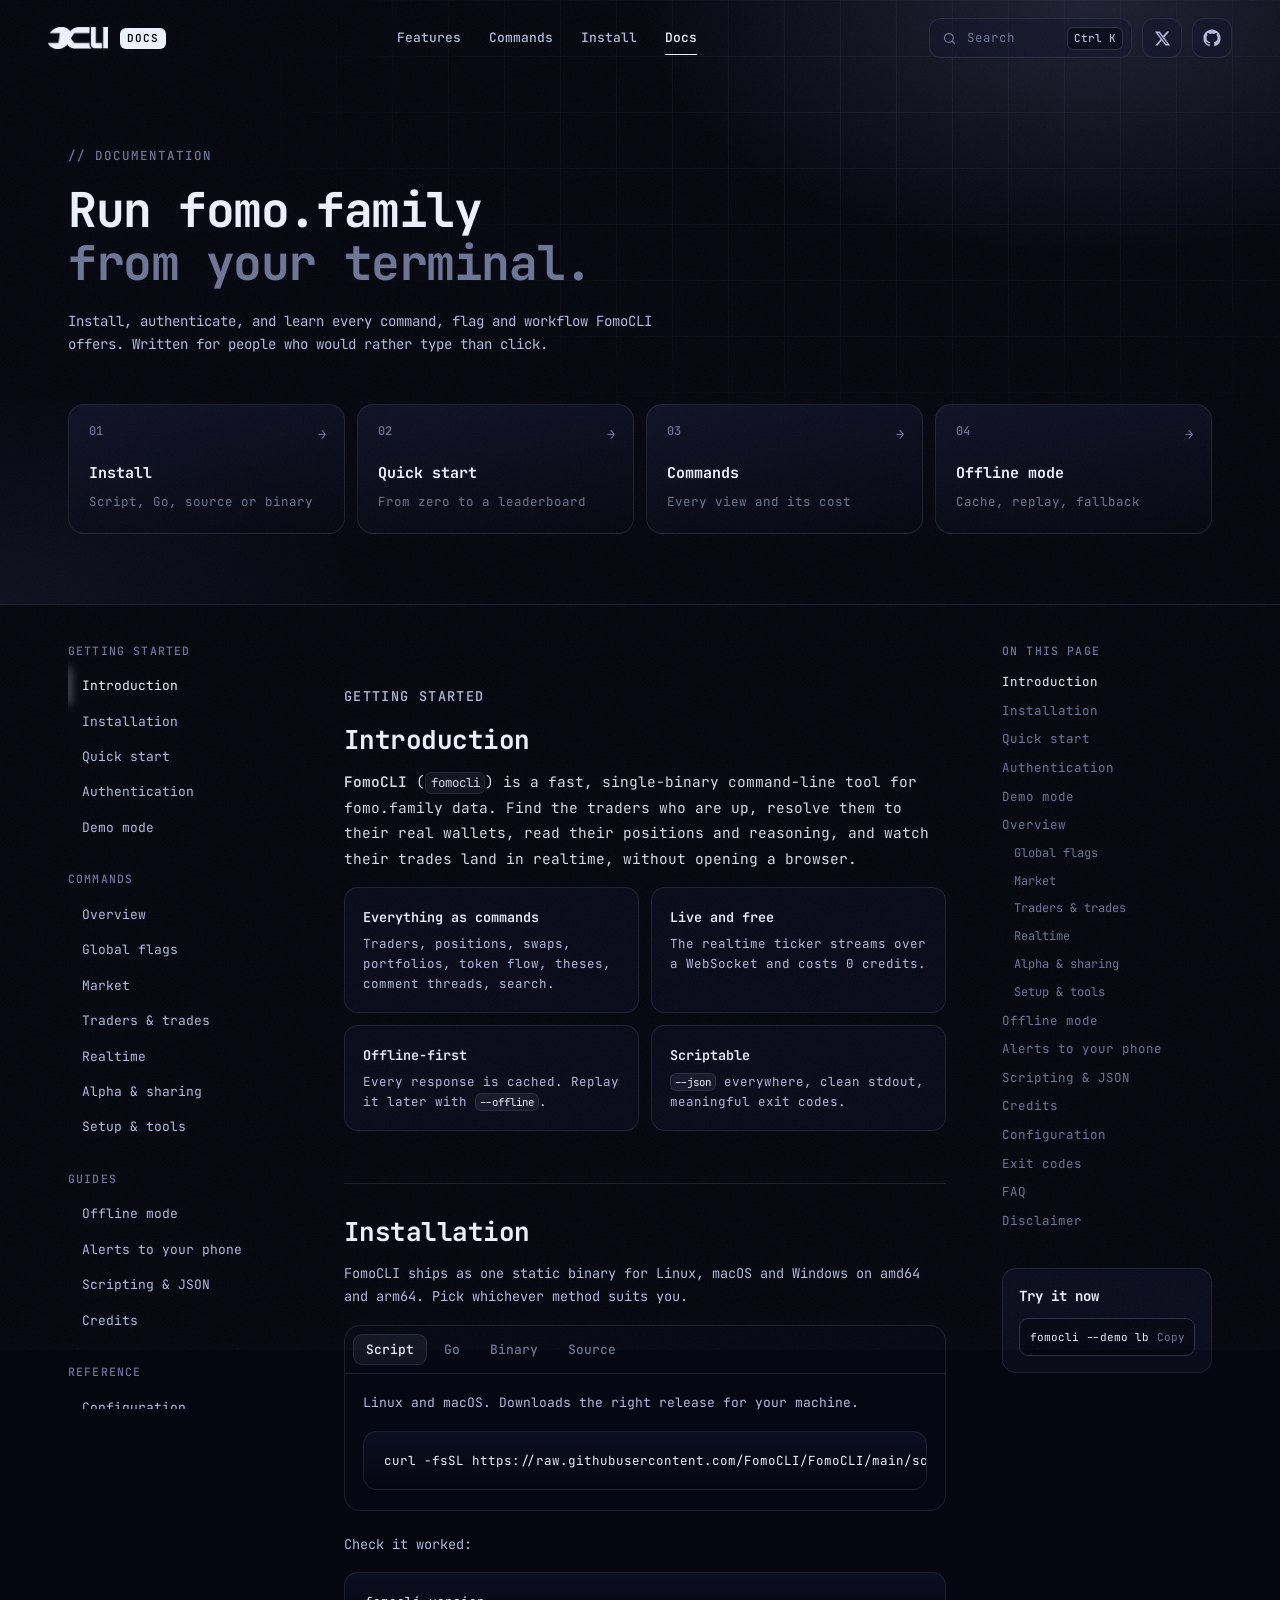
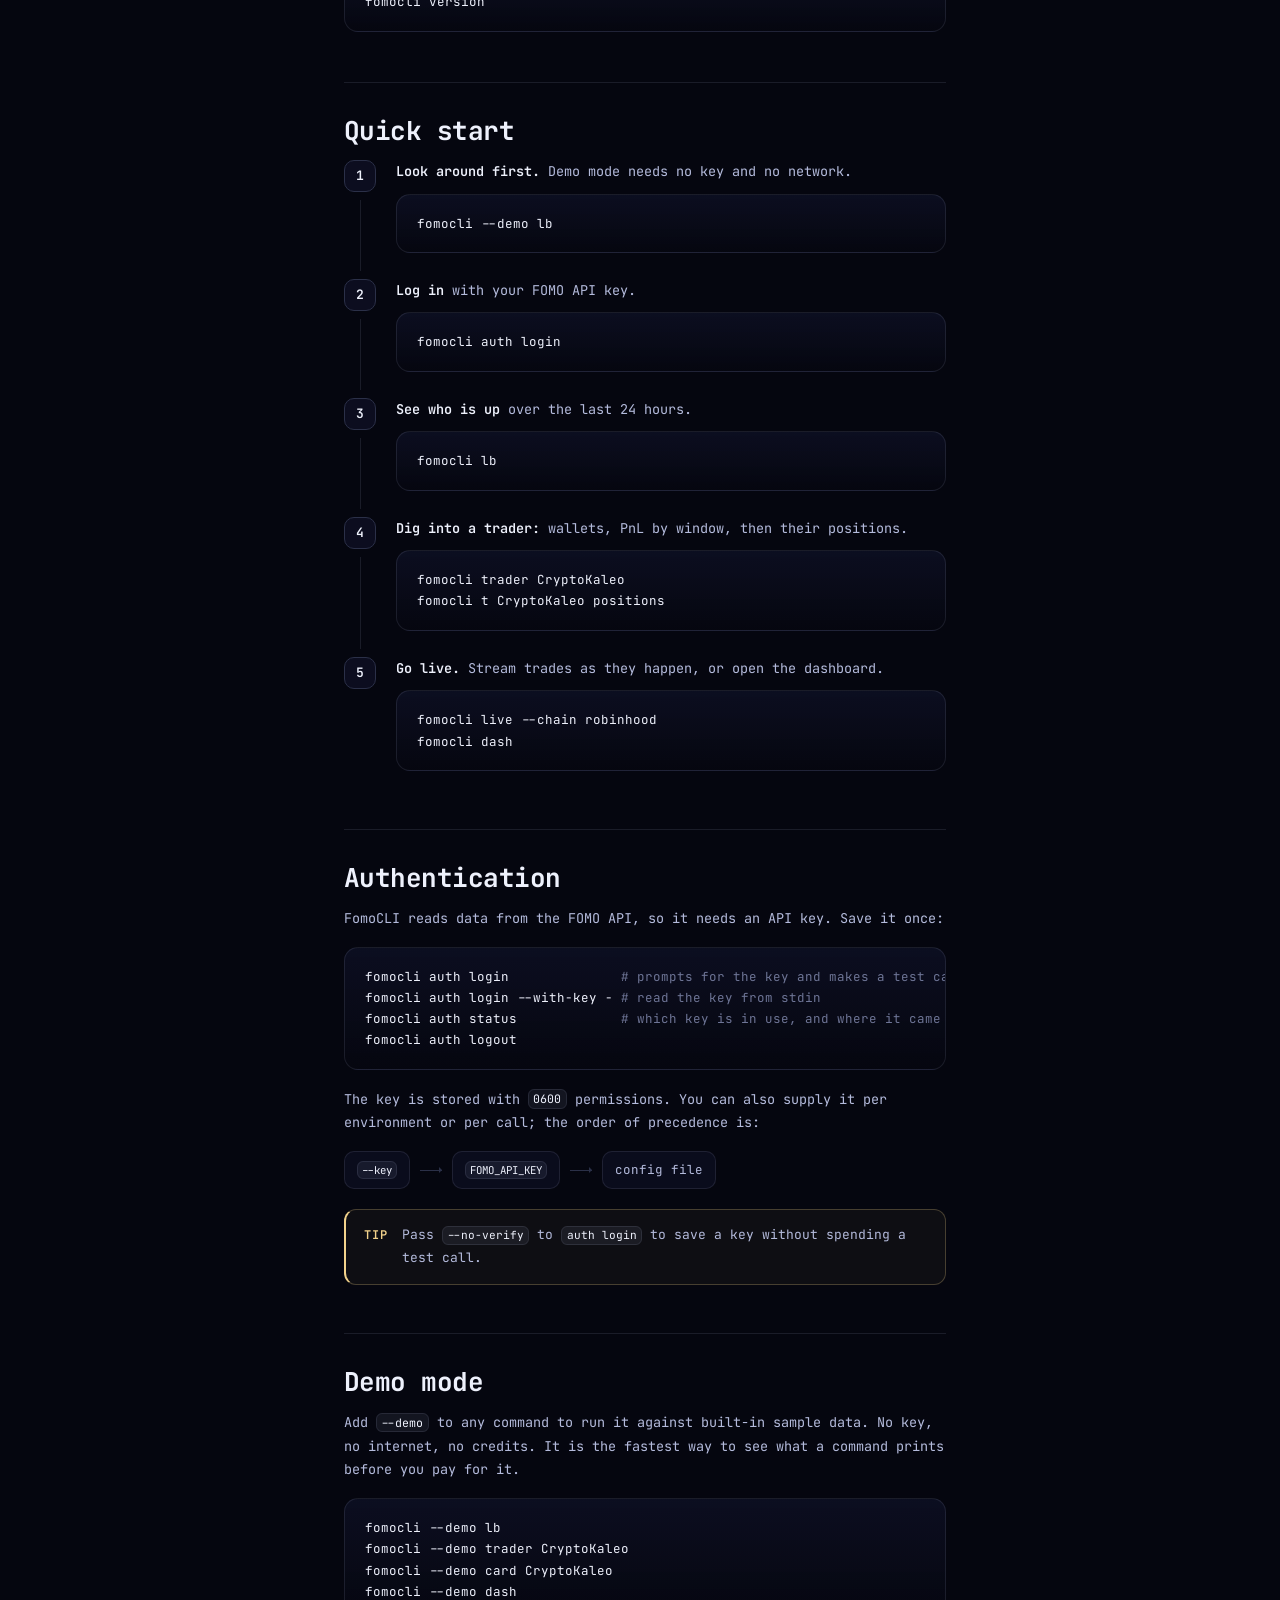
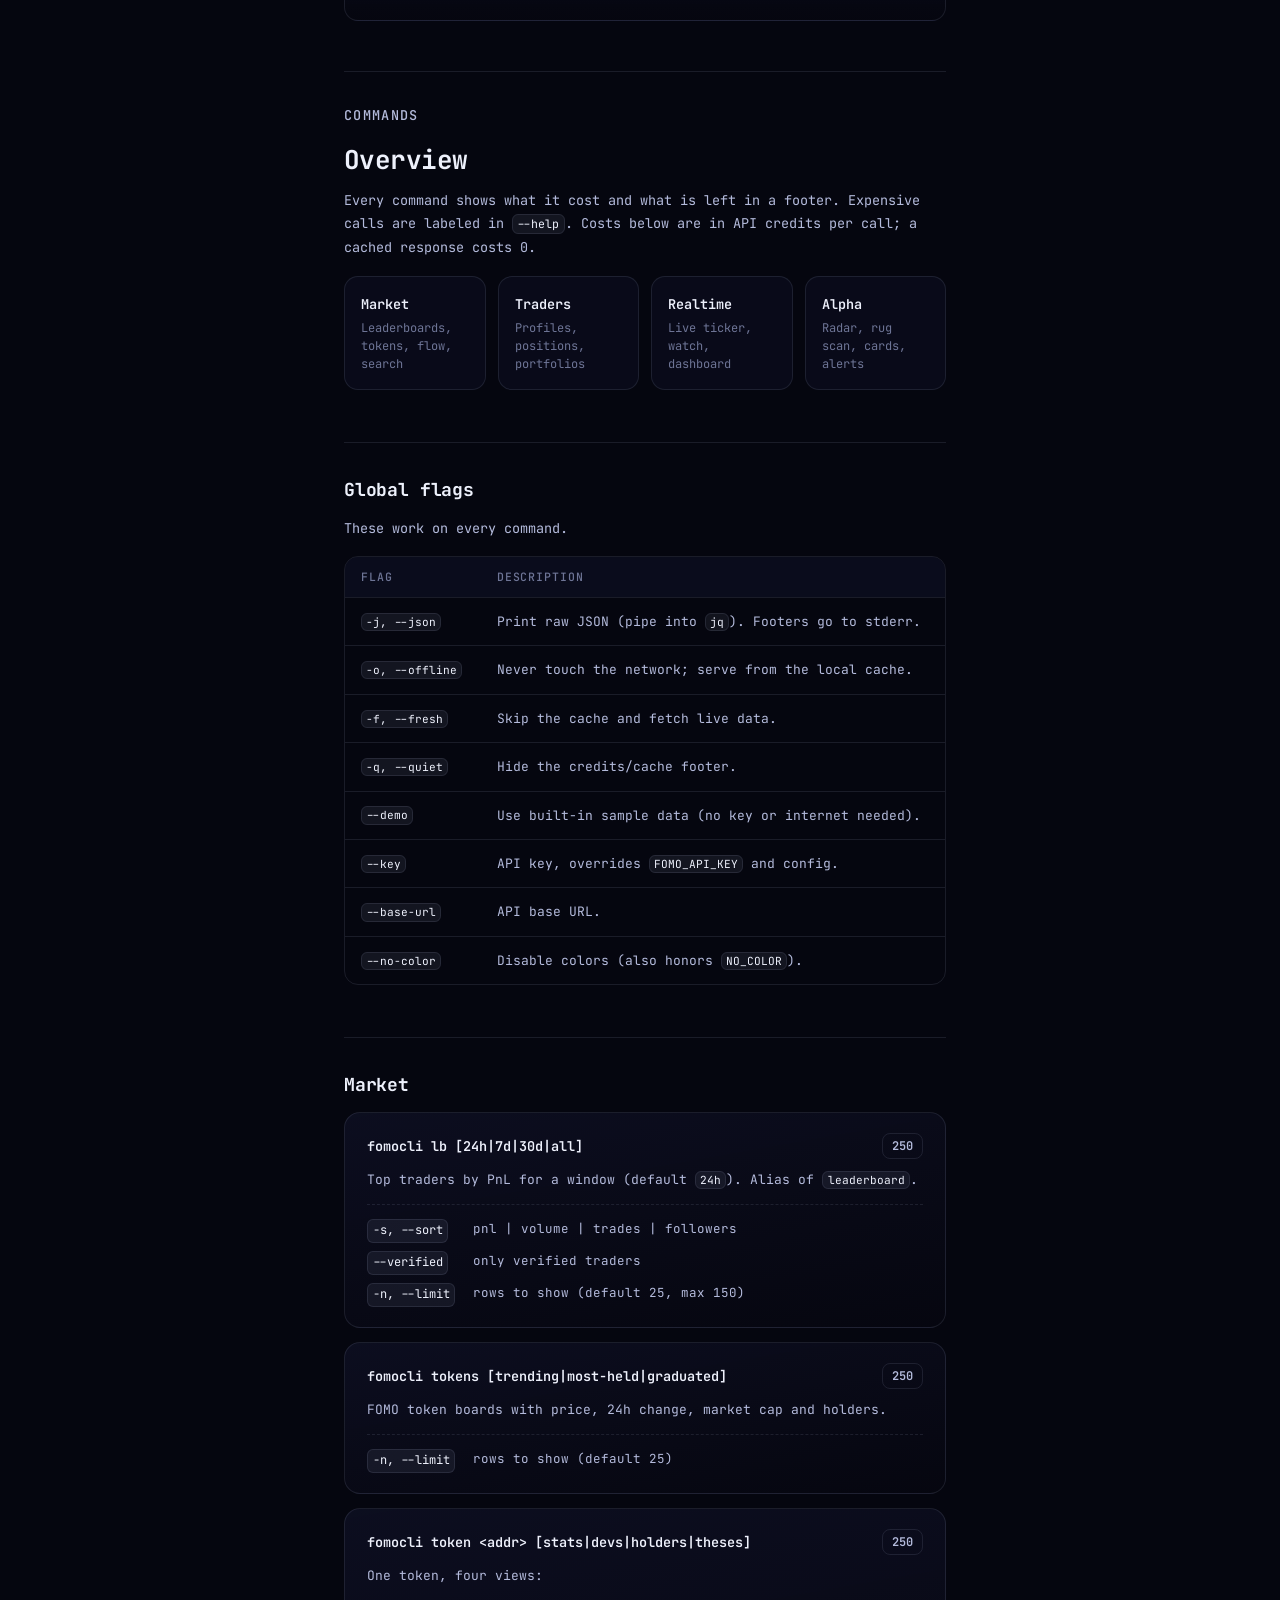
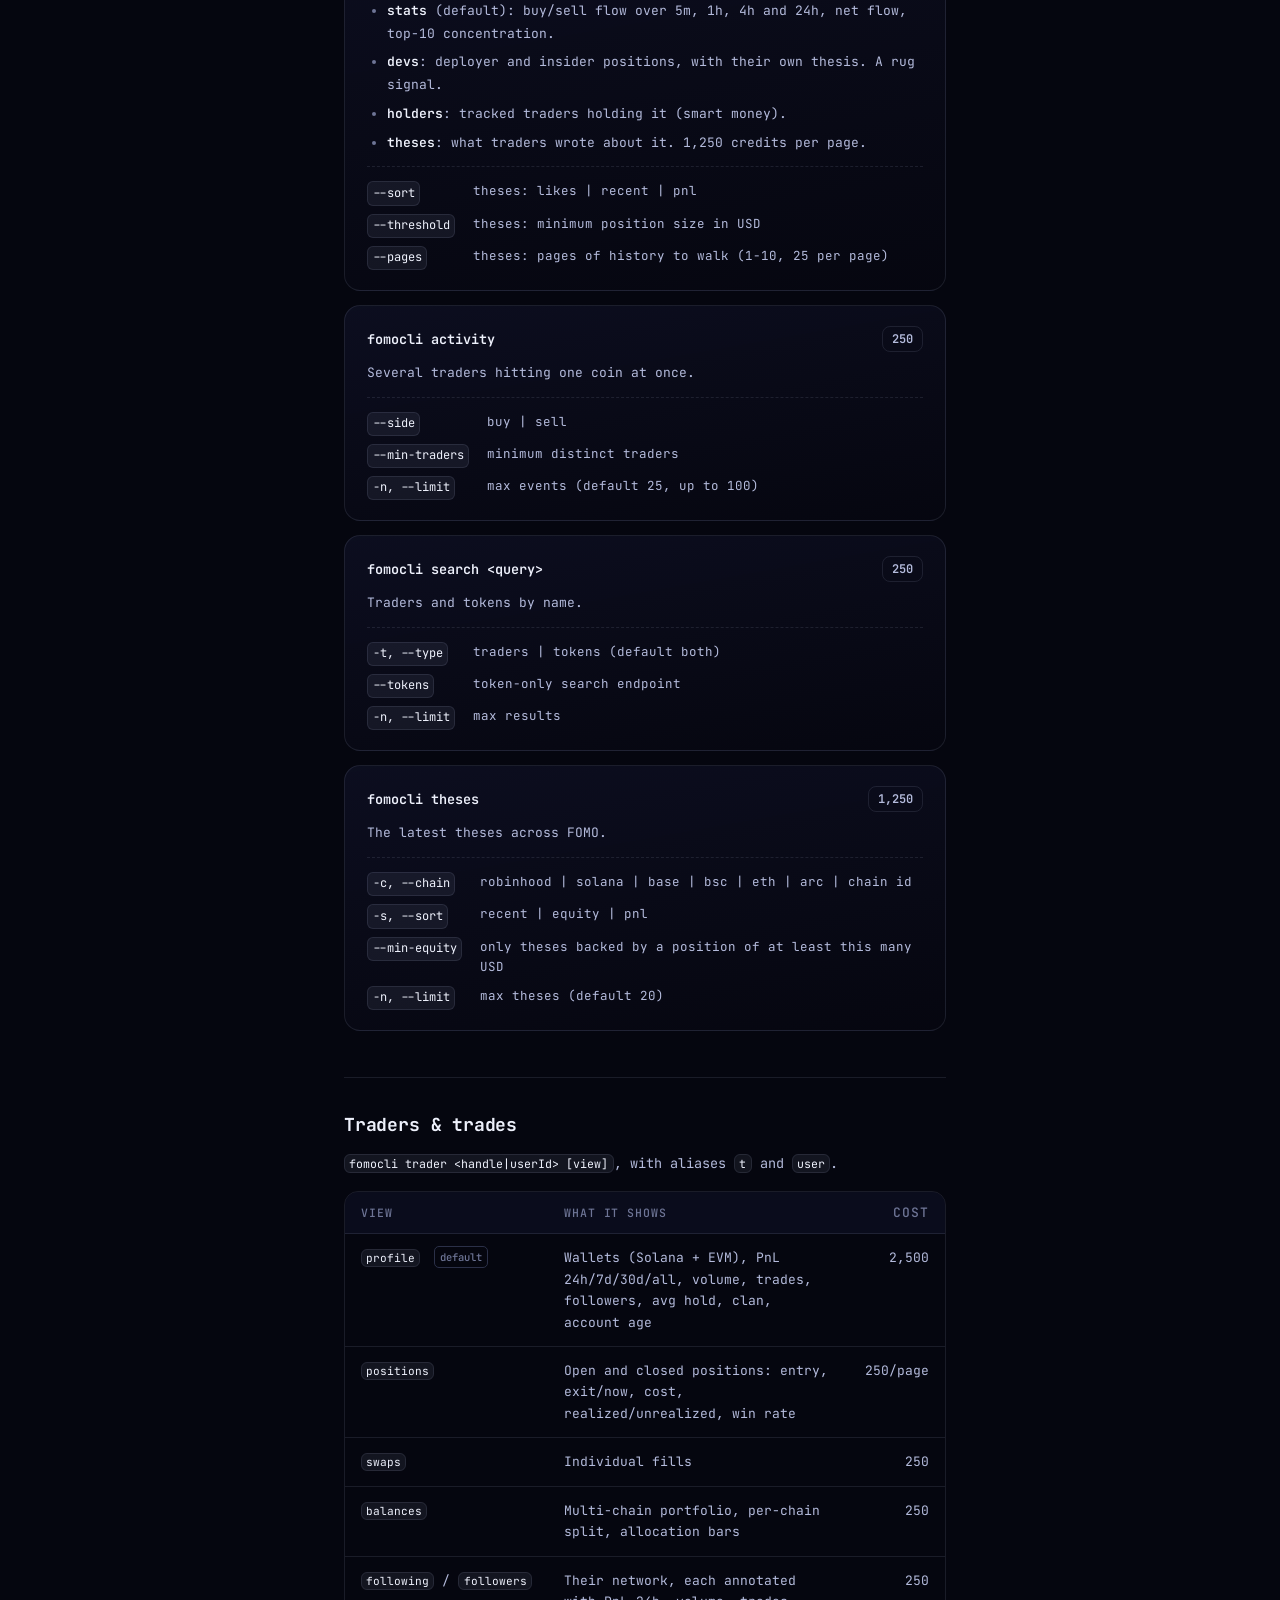
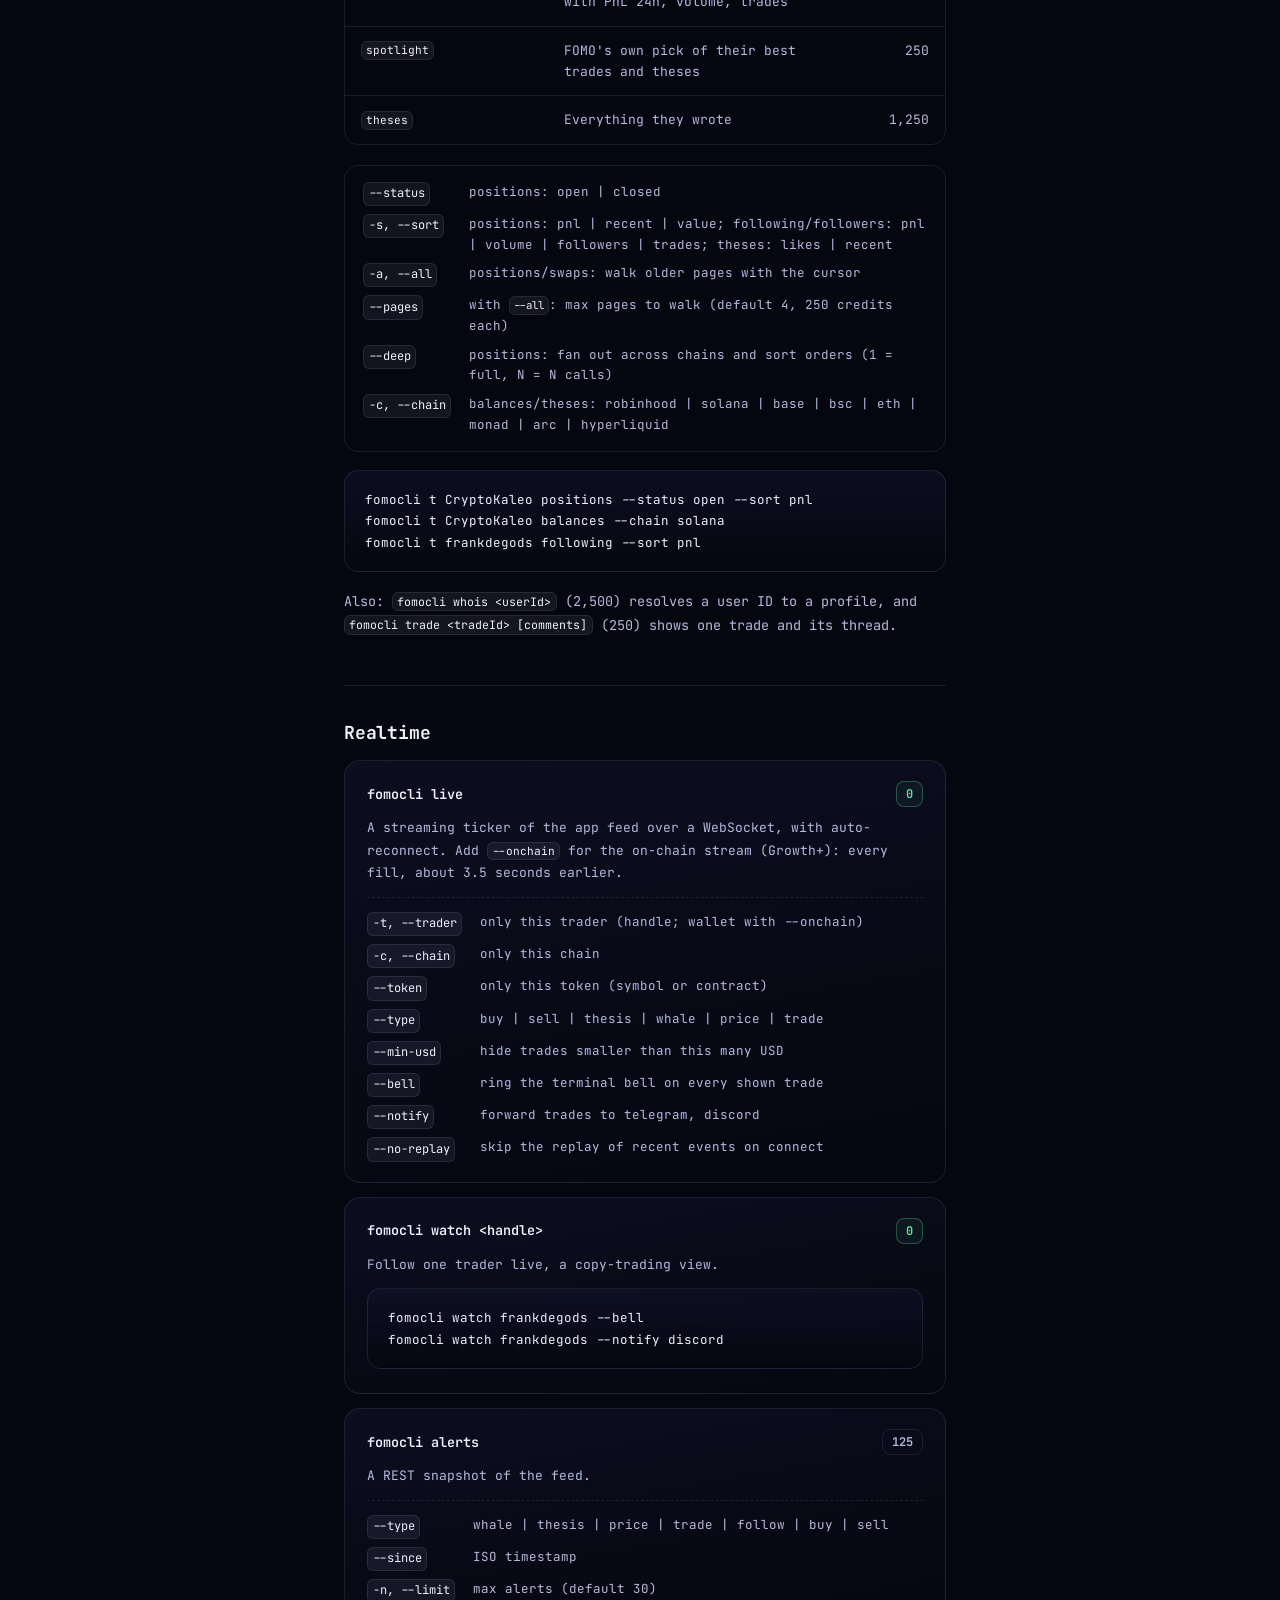
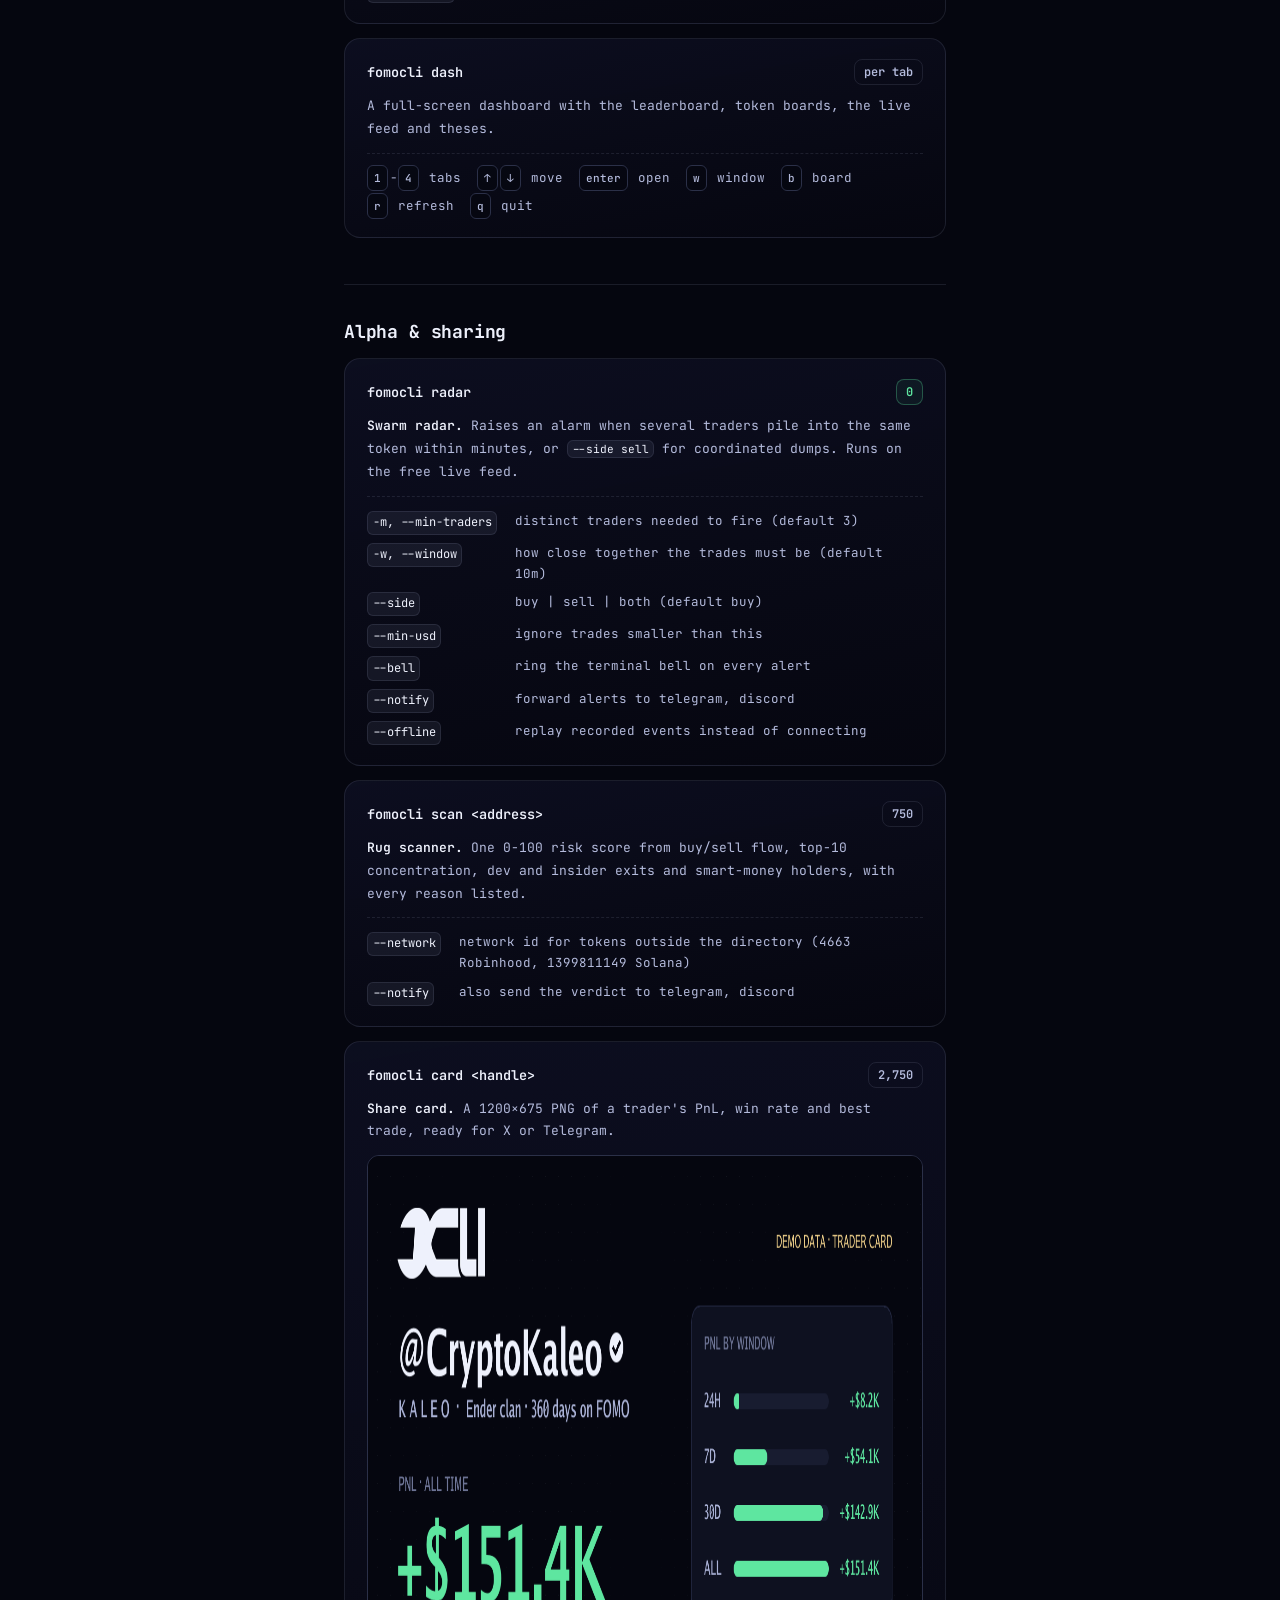
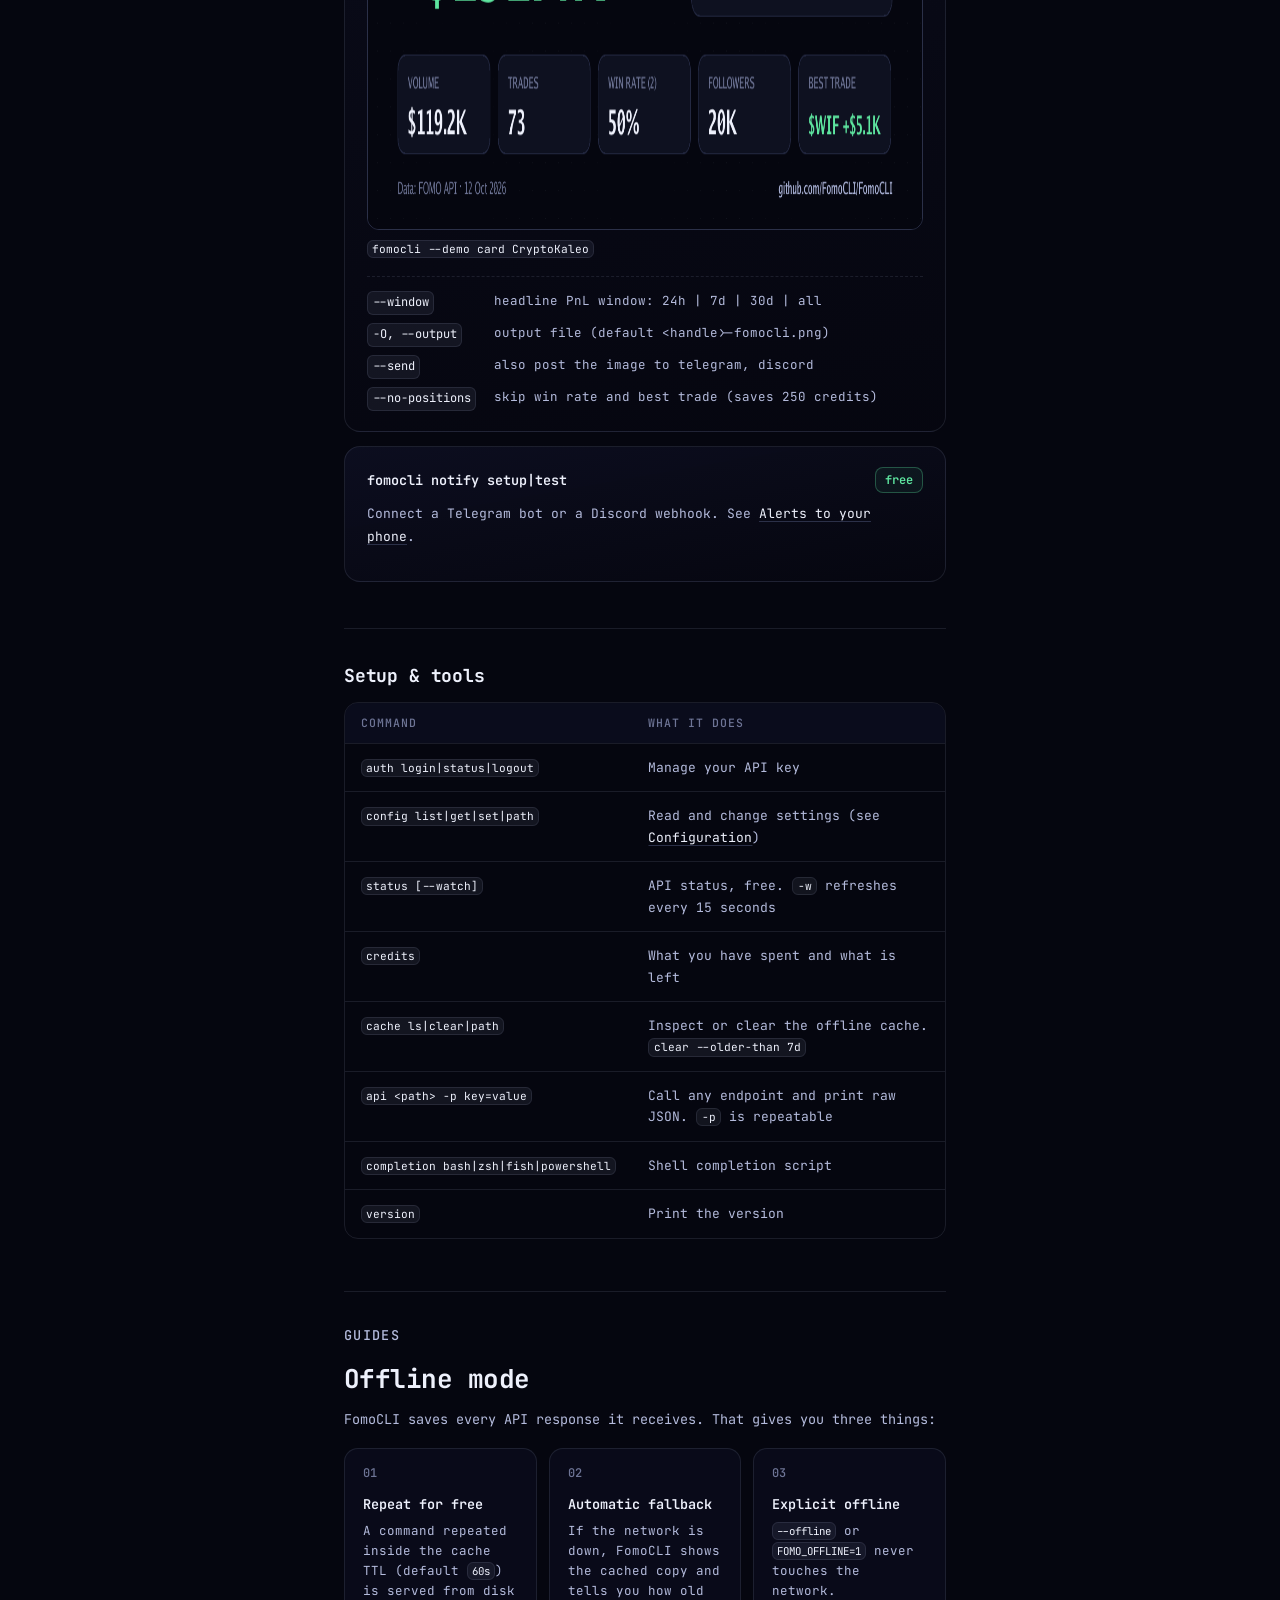
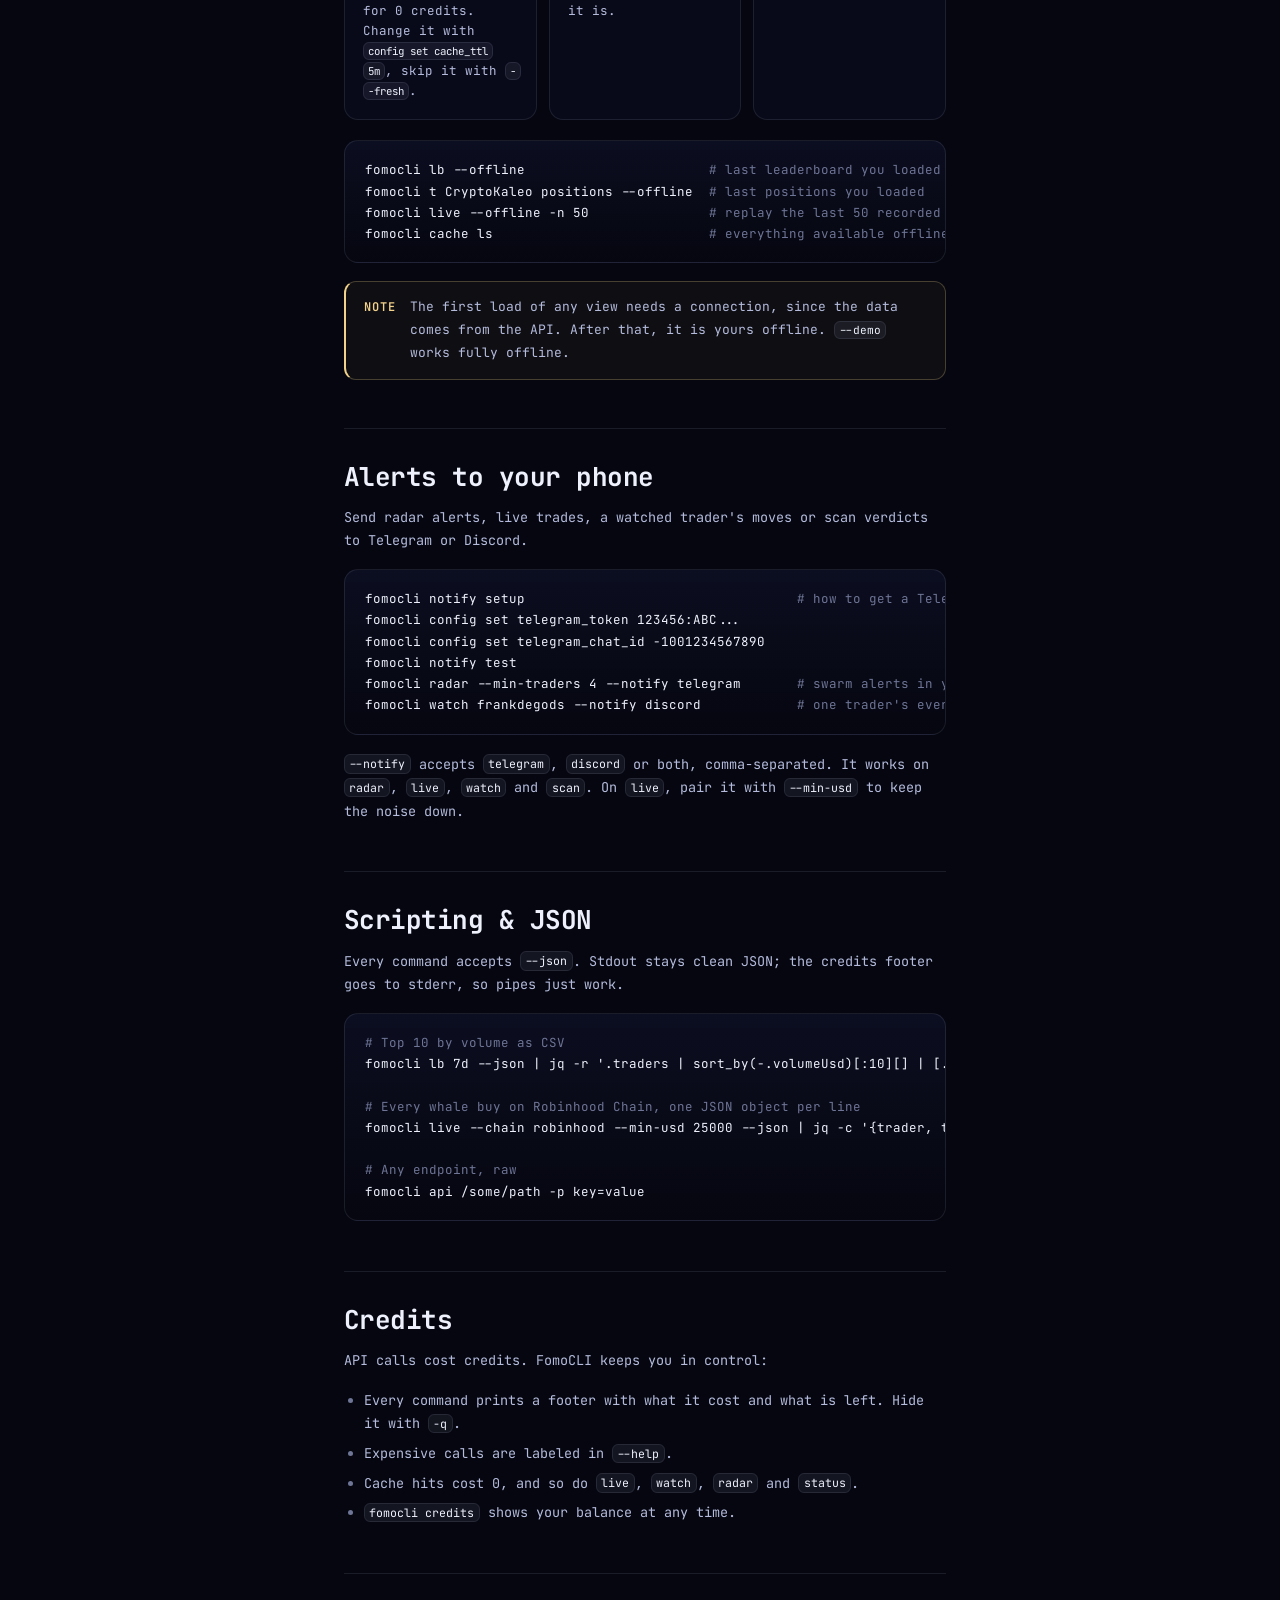
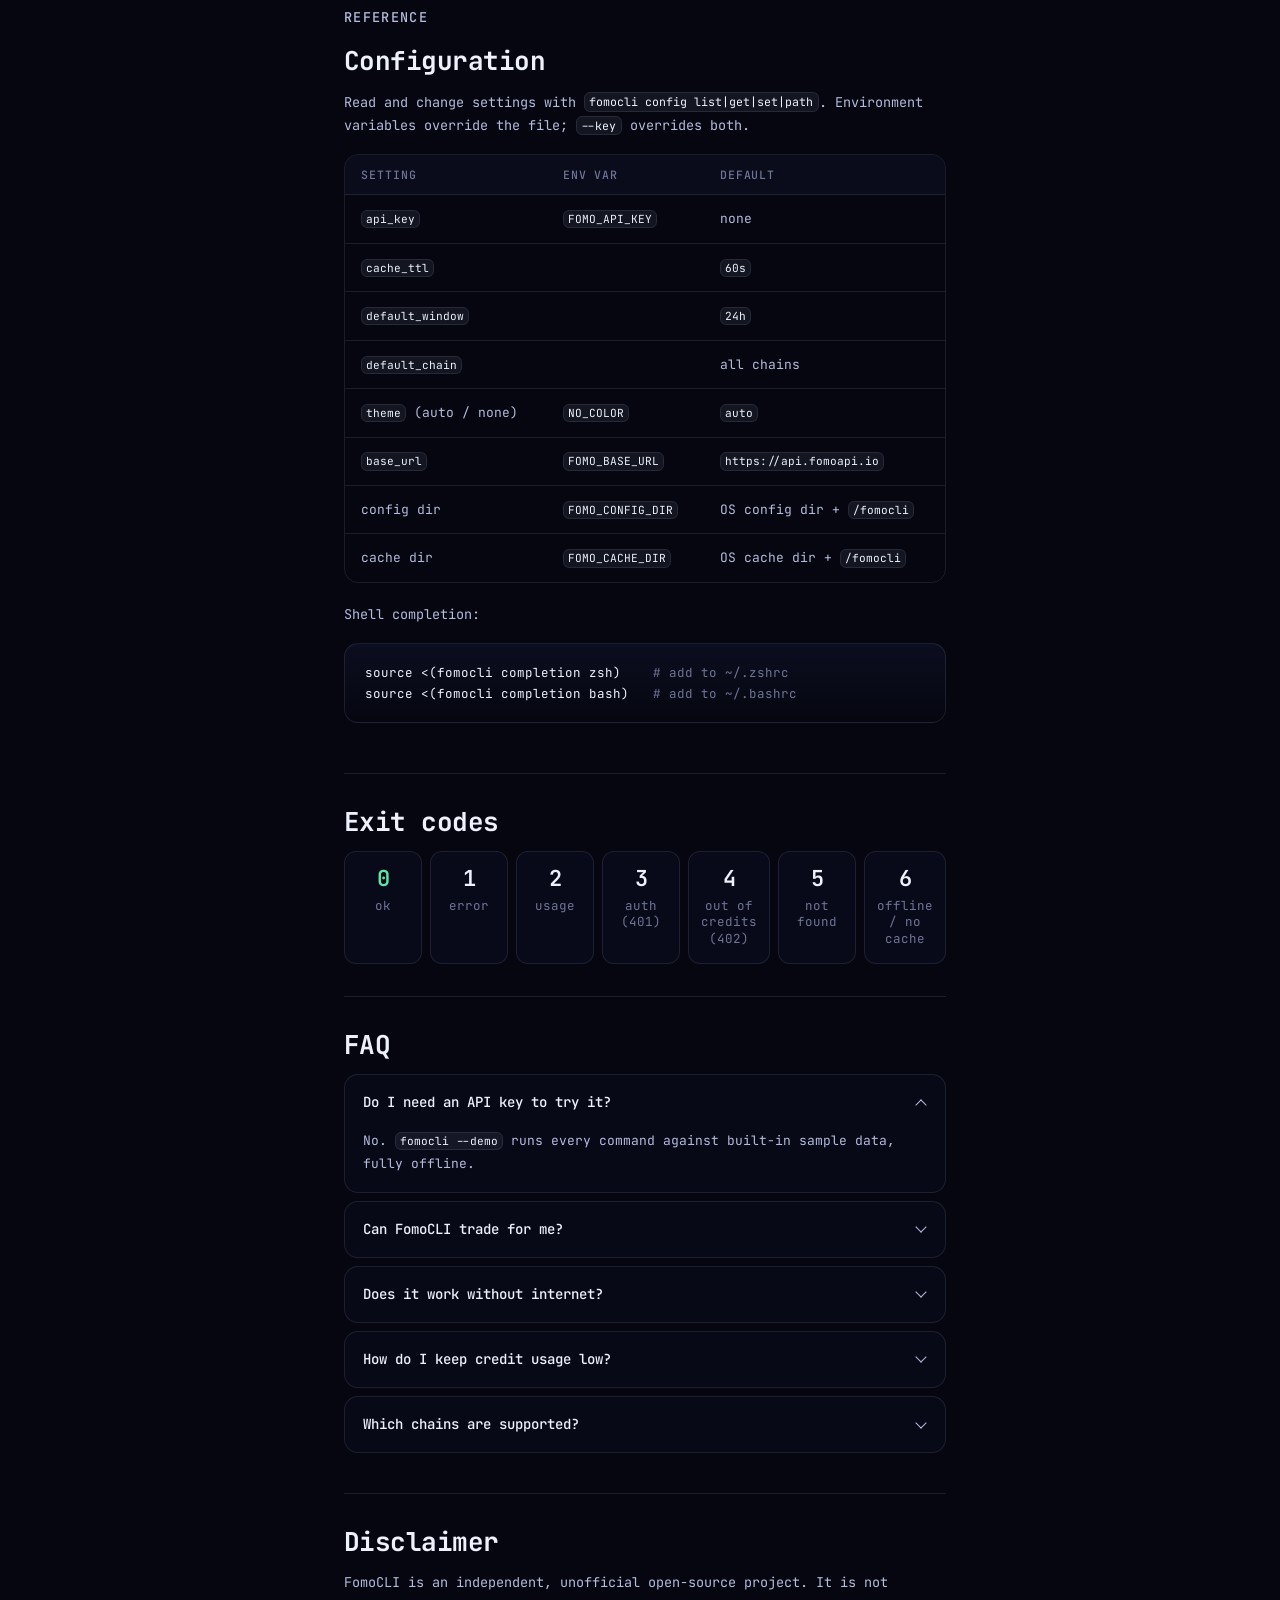
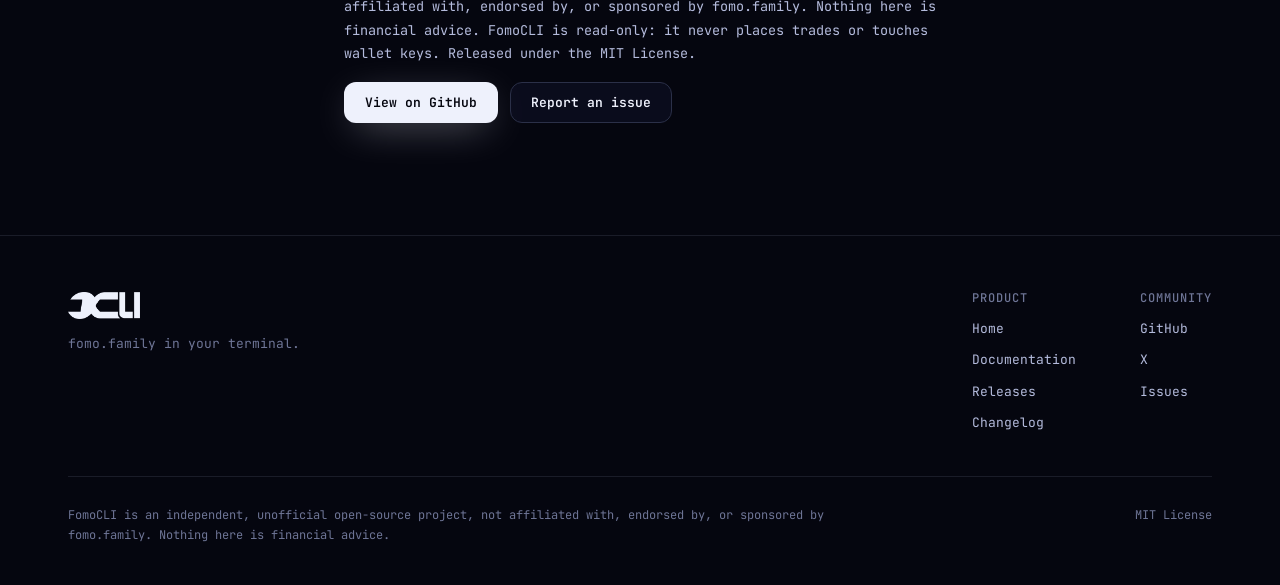
==== commit 1340912c: "Switch to a monospace type system, smaller text and logo - JetBrains Mono everywhere; drop Space Gro" ====
--- a/docs.html
+++ b/docs.html
@@ -17,7 +17,7 @@
 
   <link rel="preconnect" href="https://fonts.googleapis.com">
   <link rel="preconnect" href="https://fonts.gstatic.com" crossorigin>
-  <link href="https://fonts.googleapis.com/css2?family=Space+Grotesk:wght@400;500;600;700&family=JetBrains+Mono:wght@400;500;700&display=swap" rel="stylesheet">
+  <link href="https://fonts.googleapis.com/css2?family=JetBrains+Mono:wght@400;500;600;700;800&display=swap" rel="stylesheet">
   <link rel="stylesheet" href="css/base.css">
   <link rel="stylesheet" href="css/docs.css">
 </head>
@@ -26,7 +26,7 @@
 
   <header class="nav is-scrolled" id="nav">
     <a class="nav__brand" href="index.html" aria-label="FomoCLI home">
-      <img src="assets/logo.png" alt="FomoCLI" width="84" height="32">
+      <img src="assets/logo.png" alt="FomoCLI" width="60" height="23">
       <span class="nav__badge">Docs</span>
     </a>
     <nav class="nav__links" aria-label="Primary">
@@ -509,7 +509,7 @@
   <footer class="footer">
     <div class="footer__inner">
       <div class="footer__brand">
-        <img src="assets/logo.png" alt="FomoCLI" width="108" height="41" loading="lazy">
+        <img src="assets/logo.png" alt="FomoCLI" width="72" height="27" loading="lazy">
         <p>fomo.family in your terminal.</p>
       </div>
       <div class="footer__cols">
--- a/css/base.css
+++ b/css/base.css
@@ -15,7 +15,7 @@
   --gold: #f2d28b;
   --pink: #f5a3c7;
 
-  --font: "Space Grotesk", system-ui, -apple-system, "Segoe UI", sans-serif;
+  --font: "JetBrains Mono", ui-monospace, SFMono-Regular, Menlo, monospace;
   --mono: "JetBrains Mono", ui-monospace, SFMono-Regular, Menlo, monospace;
   --radius: 18px;
   --ease: cubic-bezier(0.16, 1, 0.3, 1);
@@ -32,8 +32,8 @@
   background: var(--ink);
   color: var(--ice);
   font-family: var(--font);
-  font-size: 17px;
-  line-height: 1.6;
+  font-size: 14px;
+  line-height: 1.65;
   overflow-x: hidden;
   -webkit-font-smoothing: antialiased;
   -moz-osx-font-smoothing: grayscale;
@@ -94,12 +94,12 @@
 }
 .nav.is-hidden { transform: translateY(-100%); }
 .nav__brand { display: flex; align-items: center; gap: 12px; text-decoration: none; }
-.nav__brand img { width: 84px; height: auto; }
-.nav__links { display: flex; gap: 30px; }
+.nav__brand img { width: 60px; height: auto; }
+.nav__links { display: flex; gap: 28px; }
 .nav__links a {
   position: relative;
   text-decoration: none; color: var(--steel);
-  font-size: 15px; font-weight: 500;
+  font-size: 13px; font-weight: 500;
   transition: color 0.25s;
 }
 .nav__links a::after {
@@ -125,8 +125,8 @@
 .btn {
   position: relative; overflow: hidden;
   display: inline-flex; align-items: center; justify-content: center; gap: 10px;
-  padding: 14px 22px; border-radius: 14px;
-  font: 600 15px/1 var(--font); text-decoration: none;
+  padding: 13px 20px; border-radius: 12px;
+  font: 600 13px/1 var(--font); text-decoration: none;
   border: 1px solid transparent; cursor: pointer;
   transition: transform 0.4s var(--ease), box-shadow 0.4s, border-color 0.3s, background 0.3s;
 }
@@ -142,7 +142,7 @@
 .btn--primary:hover { box-shadow: 0 18px 50px -12px rgba(238, 241, 252, 0.75); }
 .btn--ghost { color: var(--ice); border-color: var(--border); background: rgba(16, 19, 42, 0.5); }
 .btn--ghost:hover { border-color: rgba(238, 241, 252, 0.45); }
-.btn--lg { padding: 18px 28px; font-size: 16px; }
+.btn--lg { padding: 15px 24px; font-size: 14px; }
 
 /* ───────────── Footer ───────────── */
 .footer { position: relative; z-index: 2; border-top: 1px solid var(--line); }
@@ -150,16 +150,16 @@
   max-width: var(--max); margin: 0 auto; padding: 56px var(--gutter) 40px;
   display: grid; grid-template-columns: 1fr auto; gap: 32px 48px; align-items: start;
 }
-.footer__brand img { width: 108px; height: auto; }
-.footer__brand p { margin: 14px 0 0; color: var(--muted); font-size: 15px; }
+.footer__brand img { width: 72px; height: auto; }
+.footer__brand p { margin: 14px 0 0; color: var(--muted); font-size: 13px; }
 .footer__cols { display: flex; gap: 64px; }
 .footer__col h4 { margin: 0 0 14px; font: 500 12px/1 var(--mono); color: var(--muted); letter-spacing: 0.08em; text-transform: uppercase; }
-.footer__col a { display: block; margin: 0 0 10px; color: var(--steel); text-decoration: none; font-size: 15px; transition: color 0.2s; }
+.footer__col a { display: block; margin: 0 0 10px; color: var(--steel); text-decoration: none; font-size: 13px; transition: color 0.2s; }
 .footer__col a:hover { color: var(--ice); }
 .footer__legal {
   grid-column: 1 / -1; margin: 0; padding-top: 28px;
   border-top: 1px solid var(--line);
-  color: var(--muted); font-size: 13px; line-height: 1.7;
+  color: var(--muted); font-size: 12px; line-height: 1.7;
   display: flex; flex-wrap: wrap; justify-content: space-between; gap: 12px 32px;
 }
 .footer__legal p { margin: 0; max-width: 760px; }
@@ -169,7 +169,7 @@
   position: fixed; left: 50%; bottom: 28px; z-index: 90;
   transform: translate(-50%, 20px); opacity: 0;
   padding: 12px 18px; border-radius: 12px;
-  background: var(--ice); color: var(--ink); font: 600 14px/1 var(--font);
+  background: var(--ice); color: var(--ink); font: 600 13px/1 var(--font);
   box-shadow: 0 20px 50px -10px rgba(0, 0, 0, 0.6);
   transition: opacity 0.3s, transform 0.4s var(--ease);
   pointer-events: none;
@@ -204,7 +204,7 @@
     -webkit-backdrop-filter: blur(20px); backdrop-filter: blur(20px);
     opacity: 0; visibility: hidden; transition: opacity 0.4s, visibility 0.4s;
   }
-  .nav__links a { font-size: 38px; font-weight: 600; letter-spacing: -0.03em; color: var(--ice); padding: 4px 0; }
+  .nav__links a { font-size: 24px; font-weight: 600; letter-spacing: -0.02em; color: var(--ice); padding: 4px 0; }
   .nav__links a::after { display: none; }
   .nav.is-open .nav__links { opacity: 1; visibility: visible; }
   .nav.is-open { background: transparent; border-color: transparent; -webkit-backdrop-filter: none; backdrop-filter: none; }
--- a/css/docs.css
+++ b/css/docs.css
@@ -9,7 +9,7 @@
   display: inline-flex; align-items: center; gap: 10px;
   height: 40px; padding: 0 8px 0 12px; border-radius: 12px;
   border: 1px solid var(--line); background: rgba(16, 19, 42, 0.5);
-  color: var(--muted); font-size: 14px; cursor: pointer;
+  color: var(--muted); font-size: 12.5px; cursor: pointer;
   transition: border-color 0.25s, color 0.25s;
 }
 .search-btn:hover { color: var(--ice); border-color: rgba(238, 241, 252, 0.35); }
@@ -41,9 +41,9 @@
 }
 .dhero__inner { position: relative; max-width: var(--max); margin: 0 auto; padding: 0 var(--gutter); }
 .dhero__kicker { margin: 0 0 20px; font: 500 12.5px/1 var(--mono); color: var(--muted); letter-spacing: 0.08em; text-transform: uppercase; }
-.dhero h1 { margin: 0; font-size: clamp(40px, 6.5vw, 86px); line-height: 0.98; letter-spacing: -0.05em; font-weight: 600; }
+.dhero h1 { margin: 0; font-size: clamp(26px, 4vw, 48px); line-height: 1.12; letter-spacing: -0.03em; font-weight: 700; }
 .dhero h1 span { color: var(--muted); }
-.dhero__sub { max-width: 600px; margin: 24px 0 0; color: var(--steel); font-size: 18px; }
+.dhero__sub { max-width: 600px; margin: 20px 0 0; color: var(--steel); font-size: 14px; }
 .dhero__cards { margin-top: 48px; display: grid; grid-template-columns: repeat(4, 1fr); gap: 12px; }
 .qcard {
   position: relative; display: flex; flex-direction: column; gap: 6px;
@@ -54,8 +54,8 @@
 }
 .qcard:hover { border-color: rgba(238, 241, 252, 0.3); transform: translateY(-3px); }
 .qcard__n { font: 500 12px/1 var(--mono); color: var(--muted); margin-bottom: 18px; }
-.qcard b { font-size: 18px; font-weight: 600; letter-spacing: -0.02em; }
-.qcard > span:last-child { color: var(--muted); font-size: 14px; }
+.qcard b { font-size: 15px; font-weight: 700; }
+.qcard > span:last-child { color: var(--muted); font-size: 12.5px; }
 .qcard::after {
   content: "→"; position: absolute; top: 18px; right: 18px;
   color: var(--muted); transition: transform 0.3s var(--ease), color 0.3s;
@@ -81,7 +81,7 @@
   position: relative; display: block;
   padding: 7px 0 7px 14px; margin-left: -1px;
   border-left: 1px solid var(--line);
-  color: var(--steel); text-decoration: none; font-size: 14.5px;
+  color: var(--steel); text-decoration: none; font-size: 13px;
   transition: color 0.2s, border-color 0.2s;
 }
 .sidebar a:hover { color: var(--ice); }
@@ -93,10 +93,10 @@
 .sidebar a.is-dim { opacity: 0.3; }
 
 .toc nav a {
-  display: block; padding: 4px 0; color: var(--muted); text-decoration: none; font-size: 13.5px;
+  display: block; padding: 4px 0; color: var(--muted); text-decoration: none; font-size: 12.5px;
   transition: color 0.2s;
 }
-.toc nav a.sub { padding-left: 12px; font-size: 13px; }
+.toc nav a.sub { padding-left: 12px; font-size: 12px; }
 .toc nav a:hover, .toc nav a.is-active { color: var(--ice); }
 .toc__card {
   margin-top: 32px; padding: 16px; border-radius: 14px;
@@ -109,7 +109,7 @@
   border: 1px solid var(--border); background: rgba(5, 6, 15, 0.7);
   font-size: 12px;
 }
-.toc__copy code { color: var(--ice); }
+.toc__copy code { color: var(--ice); white-space: nowrap; font-size: 11px; }
 .toc__copy span { color: var(--muted); font-size: 11px; }
 
 /* ───────────── Content ───────────── */
@@ -117,9 +117,9 @@
 .doc { padding: 32px 0; scroll-margin-top: 90px; border-bottom: 1px solid var(--line); }
 .doc:last-child { border-bottom: 0; }
 .eyebrow { margin: 16px 0 10px; font: 500 12px/1 var(--mono); color: var(--muted); letter-spacing: 0.1em; text-transform: uppercase; }
-.content h2 { margin: 0 0 16px; font-size: clamp(30px, 3.6vw, 42px); line-height: 1.05; letter-spacing: -0.04em; font-weight: 600; }
-.content h3 { margin: 0 0 14px; font-size: 26px; letter-spacing: -0.03em; font-weight: 600; }
-.content p, .content li { color: var(--steel); font-size: 16px; line-height: 1.7; }
+.content h2 { margin: 0 0 14px; font-size: clamp(20px, 2.2vw, 26px); line-height: 1.2; letter-spacing: -0.02em; font-weight: 700; }
+.content h3 { margin: 0 0 12px; font-size: 18px; letter-spacing: -0.01em; font-weight: 700; }
+.content p, .content li { color: var(--steel); font-size: 13.5px; line-height: 1.75; }
 .content p { margin: 0 0 16px; }
 .content b { color: var(--ice); font-weight: 600; }
 .content a { color: var(--ice); text-decoration-color: var(--border); text-underline-offset: 3px; }
@@ -127,7 +127,7 @@
 .content ul { padding-left: 20px; margin: 0 0 16px; }
 .content li { margin-bottom: 6px; }
 .content li::marker { color: var(--muted); }
-.lead { font-size: 18px !important; color: var(--ice) !important; opacity: 0.9; }
+.lead { font-size: 14.5px !important; color: var(--ice) !important; opacity: 0.9; }
 .content :not(pre) > code {
   font-size: 0.86em; color: var(--ice);
   background: rgba(180, 187, 220, 0.08); border: 1px solid var(--line);
@@ -141,7 +141,7 @@
   padding: 18px 20px; border-radius: 14px;
   border: 1px solid var(--line);
   background: linear-gradient(180deg, rgba(16, 19, 42, 0.65), rgba(6, 7, 16, 0.9));
-  font-size: 13.5px; line-height: 1.7; color: var(--ice);
+  font-size: 12.5px; line-height: 1.7; color: var(--ice);
   overflow-x: auto; scrollbar-width: thin; scrollbar-color: var(--border) transparent;
 }
 .code code { font-size: inherit; background: none; border: 0; padding: 0; }
@@ -168,7 +168,7 @@
 .tabs__list button.is-active { color: var(--ice); background: rgba(180, 187, 220, 0.08); border-color: var(--line); }
 .tabs__panel { display: none; padding: 18px 18px 2px; }
 .tabs__panel.is-active { display: block; }
-.tabs__panel p { font-size: 15px; }
+.tabs__panel p { font-size: 13px; }
 
 /* Steps */
 .steps { list-style: none; counter-reset: s; padding: 0 !important; margin: 0; }
@@ -189,8 +189,8 @@
 .grid3 { grid-template-columns: repeat(3, 1fr); }
 .cards4 { grid-template-columns: repeat(4, 1fr); }
 .mini { padding: 18px; border-radius: 14px; border: 1px solid var(--line); background: rgba(16, 19, 42, 0.4); }
-.mini b { display: block; margin-bottom: 6px; font-size: 15.5px; }
-.content .mini p { margin: 0; font-size: 14.5px; line-height: 1.6; }
+.mini b { display: block; margin-bottom: 6px; font-size: 13.5px; }
+.content .mini p { margin: 0; font-size: 12.5px; line-height: 1.6; }
 .mini__n { display: block; font: 500 12px/1 var(--mono); color: var(--muted); margin-bottom: 14px; }
 .lcard {
   display: flex; flex-direction: column; gap: 4px;
@@ -200,8 +200,8 @@
 }
 .content .lcard { text-decoration: none; }
 .lcard:hover { border-color: rgba(238, 241, 252, 0.3); }
-.lcard b { font-size: 15.5px; }
-.lcard span { color: var(--muted); font-size: 13.5px; line-height: 1.5; }
+.lcard b { font-size: 13.5px; }
+.lcard span { color: var(--muted); font-size: 12px; line-height: 1.5; }
 
 /* Callout */
 .callout {
@@ -211,17 +211,17 @@
   background: rgba(242, 210, 139, 0.04);
 }
 .callout b { color: var(--gold) !important; font: 600 12px/1 var(--mono); letter-spacing: 0.08em; text-transform: uppercase; }
-.content .callout p { margin: 0; font-size: 15px; }
+.content .callout p { margin: 0; font-size: 13px; }
 
 /* Precedence chain */
 .order { display: flex; align-items: center; flex-wrap: wrap; gap: 10px; margin: 4px 0 20px; }
-.order span { padding: 8px 12px; border-radius: 10px; border: 1px solid var(--line); background: rgba(16, 19, 42, 0.5); color: var(--steel); font-size: 14px; }
+.order span { padding: 8px 12px; border-radius: 10px; border: 1px solid var(--line); background: rgba(16, 19, 42, 0.5); color: var(--steel); font-size: 12.5px; }
 .order i { width: 22px; height: 1px; background: var(--border); position: relative; }
 .order i::after { content: ""; position: absolute; right: 0; top: -3px; border: 3.5px solid transparent; border-left-color: var(--border); border-right: 0; }
 
 /* Tables */
 .table { margin: 8px 0 20px; border: 1px solid var(--line); border-radius: 14px; overflow-x: auto; }
-table { width: 100%; border-collapse: collapse; font-size: 14.5px; }
+table { width: 100%; border-collapse: collapse; font-size: 13px; }
 th { text-align: left; font: 500 11.5px/1 var(--mono); color: var(--muted); letter-spacing: 0.08em; text-transform: uppercase; padding: 14px 16px; border-bottom: 1px solid var(--line); background: rgba(16, 19, 42, 0.5); white-space: nowrap; }
 td { padding: 13px 16px; border-bottom: 1px solid var(--line); color: var(--steel); vertical-align: top; }
 tr:last-child td { border-bottom: 0; }
@@ -237,22 +237,22 @@
   scroll-margin-top: 90px;
 }
 .cmdblock__head { display: flex; justify-content: space-between; align-items: center; gap: 16px; margin-bottom: 10px; }
-.content .cmdblock__head code { background: none; border: 0; padding: 0; font-size: 15px; font-weight: 500; }
-.content .cmdblock p { font-size: 15px; margin-bottom: 12px; }
+.content .cmdblock__head code { background: none; border: 0; padding: 0; font-size: 13.5px; font-weight: 600; }
+.content .cmdblock p { font-size: 13px; margin-bottom: 12px; }
 .cmdblock ul { margin-bottom: 12px; }
-.cmdblock li { font-size: 15px; }
+.cmdblock li { font-size: 13px; }
 .cmdblock .code { margin-bottom: 4px; }
 .cost { flex-shrink: 0; font: 600 12px/1 var(--mono); color: var(--steel); padding: 6px 9px; border-radius: 8px; border: 1px solid var(--line); white-space: nowrap; }
 .cost--free { color: var(--green); border-color: rgba(94, 230, 160, 0.3); background: rgba(94, 230, 160, 0.06); }
 .flags {
   display: grid; grid-template-columns: max-content 1fr; gap: 8px 18px;
   padding-top: 14px; border-top: 1px dashed var(--line);
-  font-size: 14px;
-}
-.flags > code { font-size: 12.5px !important; align-self: start; justify-self: start; }
+  font-size: 12.5px;
+}
+.flags > code { font-size: 12px !important; align-self: start; justify-self: start; }
 .flags > span { color: var(--steel); }
 .flags--wide { margin: 0 0 18px; padding: 16px 18px; border: 1px solid var(--line); border-radius: 14px; }
-.keys { display: flex; flex-wrap: wrap; gap: 8px 16px; padding-top: 14px; border-top: 1px dashed var(--line); color: var(--steel); font-size: 14px; }
+.keys { display: flex; flex-wrap: wrap; gap: 8px 16px; padding-top: 14px; border-top: 1px dashed var(--line); color: var(--steel); font-size: 12.5px; }
 .keys kbd { margin-right: 2px; }
 .figure { margin: 4px 0 16px; }
 .figure img { border-radius: 12px; border: 1px solid var(--border); }
@@ -261,7 +261,7 @@
 /* Exit codes */
 .codes { display: grid; grid-template-columns: repeat(7, 1fr); gap: 8px; }
 .codes div { padding: 16px 12px; border-radius: 12px; border: 1px solid var(--line); background: rgba(16, 19, 42, 0.4); text-align: center; }
-.codes b { display: block; font: 600 28px/1 var(--mono); }
+.codes b { display: block; font: 600 22px/1 var(--mono); }
 .codes div:first-child b { color: var(--green); }
 .codes span { display: block; margin-top: 8px; color: var(--muted); font-size: 12.5px; line-height: 1.3; }
 
@@ -278,7 +278,7 @@
   transform: rotate(45deg); transition: transform 0.3s var(--ease);
 }
 .faq[open] summary::after { transform: rotate(-135deg); margin-top: -2px; }
-.content .faq p { margin: 0; padding: 0 18px 16px; font-size: 15px; }
+.content .faq p { margin: 0; padding: 0 18px 16px; font-size: 13px; }
 .doc-cta { display: flex; flex-wrap: wrap; gap: 12px; margin-top: 8px; }
 .content .doc-cta a { text-decoration: none; }
 .content .doc-cta .btn--primary { color: var(--ink); }
@@ -296,14 +296,14 @@
   animation: pop 0.35s var(--ease);
 }
 .search__field { display: flex; align-items: center; gap: 12px; padding: 16px 18px; border-bottom: 1px solid var(--line); color: var(--muted); }
-.search__field input { flex: 1; min-width: 0; background: none; border: 0; outline: 0; color: var(--ice); font: 400 17px/1.2 var(--font); }
+.search__field input { flex: 1; min-width: 0; background: none; border: 0; outline: 0; color: var(--ice); font: 400 14px/1.2 var(--font); }
 .search__field input::-webkit-search-cancel-button { display: none; }
 .search__field kbd { cursor: pointer; }
 .search__results { list-style: none; margin: 0; padding: 8px; max-height: 52vh; overflow-y: auto; }
 .search__results a {
   display: flex; justify-content: space-between; align-items: center; gap: 16px;
   padding: 11px 12px; border-radius: 10px; text-decoration: none;
-  color: var(--steel); font-size: 15px;
+  color: var(--steel); font-size: 13px;
 }
 .search__results a small { color: var(--muted); font: 500 11px/1 var(--mono); letter-spacing: 0.06em; text-transform: uppercase; white-space: nowrap; }
 .search__results a.is-active, .search__results a:hover { background: rgba(180, 187, 220, 0.08); color: var(--ice); }
@@ -326,7 +326,7 @@
     display: flex; align-items: center; gap: 10px; width: 100%;
     padding: 14px var(--gutter); border: 0; border-bottom: 1px solid var(--line);
     background: rgba(5, 6, 15, 0.88); -webkit-backdrop-filter: blur(14px); backdrop-filter: blur(14px);
-    color: var(--ice); font: 500 14.5px/1 var(--font); cursor: pointer; text-align: left;
+    color: var(--ice); font: 500 13px/1 var(--font); cursor: pointer; text-align: left;
     transition: top 0.5s var(--ease);
   }
   .nav:not(.is-hidden) ~ .docs-menu { top: 65px; }
@@ -338,7 +338,7 @@
   }
   .sidebar.is-open { opacity: 1; visibility: visible; }
   .sidebar__inner { position: static; max-height: none; padding: 0; }
-  .sidebar a { font-size: 17px; padding: 9px 0 9px 16px; }
+  .sidebar a { font-size: 15px; padding: 9px 0 9px 16px; }
   .sidebar__close { display: grid; position: fixed; top: 18px; right: var(--gutter); }
   .content { padding-top: 16px; }
   .grid3 { grid-template-columns: 1fr; }
@@ -349,13 +349,13 @@
 }
 @media (max-width: 600px) {
   .dhero__cards, .grid2 { grid-template-columns: 1fr; }
-  .dhero__sub { font-size: 16.5px; }
+  .dhero__sub { font-size: 13.5px; }
   .flags { grid-template-columns: 1fr; gap: 2px; }
   .flags > span { margin-bottom: 8px; }
   .cmdblock { padding: 18px 16px; }
   .cmdblock__head { align-items: flex-start; }
-  .content .cmdblock__head code { font-size: 13.5px; word-break: break-word; }
-  .code { font-size: 12.5px; padding: 16px; }
+  .content .cmdblock__head code { font-size: 12.5px; word-break: break-word; }
+  .code { font-size: 11.5px; padding: 16px; }
   .codes { grid-template-columns: repeat(3, 1fr); }
   td:first-child { white-space: normal; }
 }
